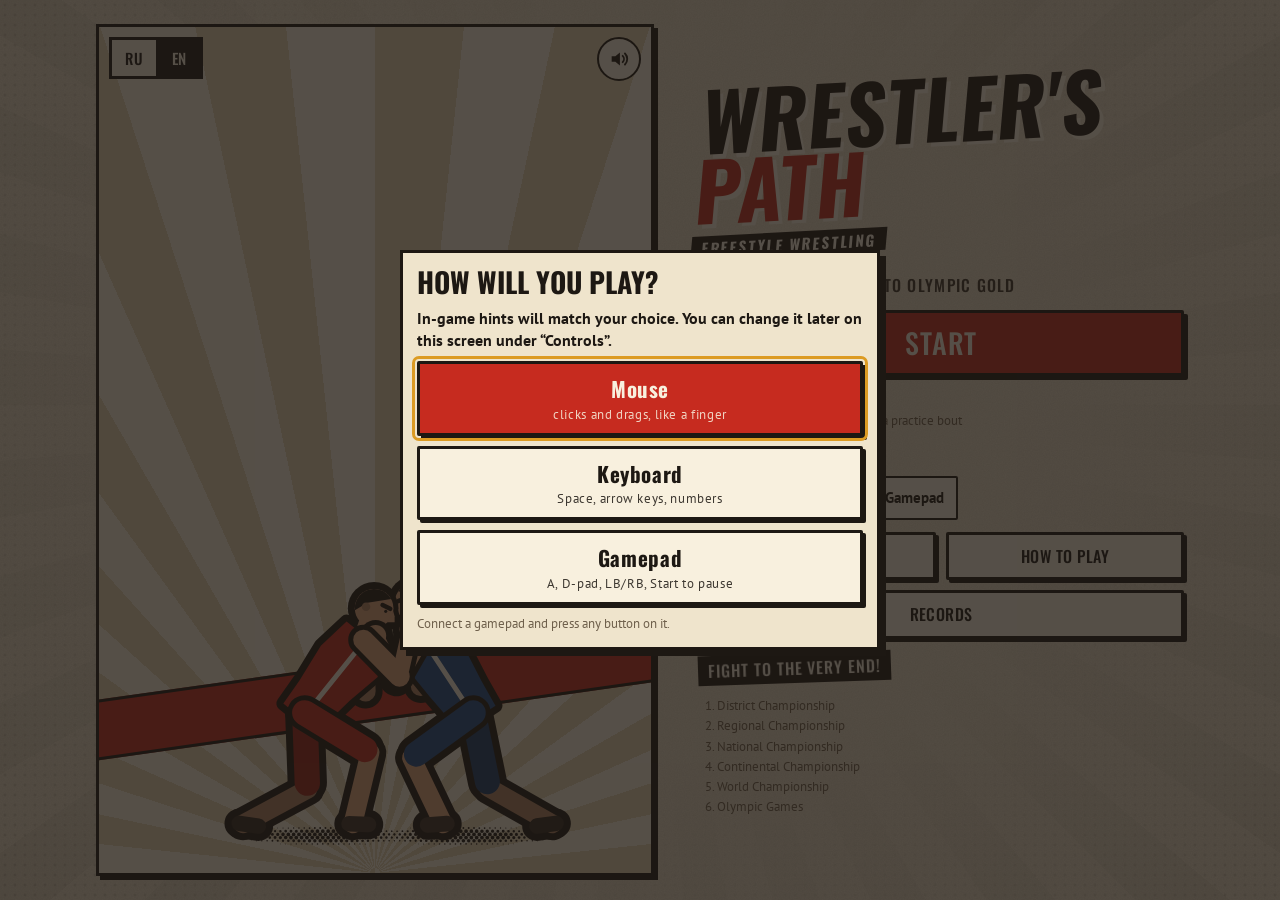
==== index.html @ 03cc11a2 "Update site: records through the platform layer Co-Authored-By: Claude Opus 5.5 <noreply@anthropic.c" ====
<!doctype html>
<html lang="ru">
  <head>
    <meta charset="UTF-8" />
    <meta name="viewport" content="width=device-width, initial-scale=1, maximum-scale=1, viewport-fit=cover" />
    <title>Путь борца</title>
    <script type="module" crossorigin src="./assets/index-DTm3IVHf.js"></script>
    <link rel="stylesheet" crossorigin href="./assets/index-C06oVJOi.css">
  </head>
  <body>
    <!-- Пока грузятся скрипты и SDK площадки — не пустой экран. -->
    <div id="app"><p class="boot" style="margin:40vh 0 0;text-align:center;font:700 22px/1.3 system-ui,sans-serif;color:#1d1813">Путь борца<br /><small style="font-weight:400;font-size:15px">Wrestler's Path</small></p></div>
  </body>
</html>
---- assets/index-C06oVJOi.css ----
:root{--lightningcss-light:initial;--lightningcss-dark: ;color-scheme:light;--paper:#efe4cc;--paper-2:#e4d4b2;--paper-3:#f8f0de;--ink:#1d1813;--ink-soft:#3b332a;--muted:#6f604c;--red:#c62b1f;--red-deep:#8f1d15;--blue:#1e4a86;--blue-deep:#13325e;--ochre:#dc9b23;--good:#2c7a4b;--warn:#b8700c;--bad:#c62b1f;--red-ink:#a8241a;--good-ink:#23663e;--warn-ink:#8a5300;--red-corner:#c62b1f;--blue-corner:#1e4a86;--font-display:"Oswald", "Arial Narrow", "Roboto Condensed", sans-serif;--font-body:"PT Sans", "Trebuchet MS", system-ui, sans-serif;--font-serif:"PT Serif", Georgia, "Times New Roman", serif;--border:3px solid var(--ink);--shadow:4px 4px 0 var(--ink);--shadow-sm:3px 3px 0 var(--ink);--grain:url("data:image/svg+xml,%3Csvg xmlns='http://www.w3.org/2000/svg' width='180' height='180'%3E%3Cfilter id='n'%3E%3CfeTurbulence type='fractalNoise' baseFrequency='0.85' numOctaves='3' stitchTiles='stitch'/%3E%3CfeColorMatrix values='0 0 0 0 0.11 0 0 0 0 0.09 0 0 0 0 0.07 0 0 0 0.13 0'/%3E%3C/filter%3E%3Crect width='100%25' height='100%25' filter='url(%23n)'/%3E%3C/svg%3E");--halftone:radial-gradient(var(--ink) .9px, transparent 1.5px);--fs-12:.75rem;--fs-13:.8125rem;--fs-15:.9375rem;--fs-16:1rem;--fs-17:1.0625rem;--fs-21:1.3125rem;--fs-28:1.75rem;--fs-44:2.75rem;--step--1:var(--fs-13);--step-0:var(--fs-16);--step-1:var(--fs-21);--step-2:var(--fs-28);--step-3:var(--fs-44);padding-top:env(safe-area-inset-top,0px);padding-bottom:env(safe-area-inset-bottom,0px)}*{box-sizing:border-box}[hidden]{display:none!important}html,body{overscroll-behavior:none;height:100%;overflow:hidden}body{background-color:var(--paper);background-image:var(--grain);color:var(--ink);font-family:var(--font-body);font-size:var(--step-0);-webkit-tap-highlight-color:transparent;touch-action:manipulation;-webkit-user-select:none;user-select:none;-webkit-touch-callout:none;margin:0;line-height:1.4}input,textarea{-webkit-user-select:text;user-select:text}#app{overscroll-behavior:contain;-webkit-overflow-scrolling:touch;flex-direction:column;height:100%;display:flex;overflow:hidden auto}.screen{flex-direction:column;flex:1 0 auto;gap:14px;width:100%;max-width:34rem;margin:0 auto;padding-block:14px 28px;padding-inline:16px;display:flex}h1,h2,h3{font-family:var(--font-display);text-transform:uppercase;text-wrap:balance;letter-spacing:.01em;margin:0;font-weight:700}p{margin:0}button{font:inherit;color:inherit}button:focus-visible,input:focus-visible{outline:3px solid var(--ochre);outline-offset:2px}.label{font-family:var(--font-display);font-size:var(--step--1);letter-spacing:.1em;text-transform:uppercase;color:var(--ink);text-wrap:balance}.muted,.hint{color:var(--muted);font-size:var(--step--1)}.panel{background:var(--paper-3);border:var(--border);box-shadow:var(--shadow);border-radius:2px;flex-direction:column;gap:10px;padding:14px;display:flex}.row{flex-wrap:wrap;gap:10px;display:flex}.btn{appearance:none;border:var(--border);background:var(--paper-3);box-shadow:var(--shadow-sm);min-height:54px;font-family:var(--font-display);font-size:var(--step-1);text-transform:uppercase;letter-spacing:.03em;cursor:pointer;border-radius:2px;padding:10px 18px;transition:transform 80ms,box-shadow 80ms}.btn-primary{background:var(--red);color:var(--paper-3)}.btn-danger{background:var(--ink);color:var(--paper-3)}.btn:active,.action:active:not(:disabled),.plan:active,.choice:active,.tech-card:active:not(:disabled),.move:active{box-shadow:0 0 0 var(--ink);transform:translate(3px,3px)}.link{appearance:none;color:var(--ink);text-decoration:underline;-webkit-text-decoration-color:var(--red);text-decoration-color:var(--red);text-underline-offset:3px;cursor:pointer;font-weight:700;font-size:inherit;background:0 0;border:0;padding:0 2px;text-decoration-thickness:2px}.icon-btn{appearance:none;border:2px solid var(--ink);background:var(--paper-3);cursor:pointer;border-radius:50%;flex:none;place-items:center;width:40px;height:40px;display:grid}.title-screen{gap:16px;position:relative;overflow:hidden}.poster-hero{border-bottom:var(--border);background:repeating-conic-gradient(from -90deg at 50% 100%, var(--paper-3) 0deg 6deg, var(--paper-2) 6deg 12deg);margin-inline:-16px;padding:18px 16px 22px;position:relative;overflow:hidden}.poster-hero:after{content:"";background:var(--red);border-block:var(--border);z-index:0;height:54px;position:absolute;inset:auto -20% 18%;transform:rotate(-8deg)}.hero-canvas{z-index:1;width:100%;height:210px;display:block;position:relative}.game-title{z-index:2;color:var(--ink);transform-origin:0;text-shadow:4px 4px 0 var(--paper-3);margin-top:-36px;font-size:clamp(3.2rem,17vw,5rem);line-height:.88;position:relative;transform:skew(-8deg)rotate(-3deg)}.game-title span{color:var(--red)}.title-sub{font-family:var(--font-display);text-transform:uppercase;letter-spacing:.08em;color:var(--ink-soft)}.slogan{font-family:var(--font-display);text-transform:uppercase;background:var(--ink);color:var(--paper-3);letter-spacing:.06em;align-self:flex-start;padding:4px 10px;transform:rotate(-2deg)}.continue-name{font-family:var(--font-display);text-transform:uppercase;font-size:var(--step-2);line-height:1.05}.new-career{gap:14px}.field{border:0;flex-direction:column;gap:8px;min-width:0;margin:0;padding:0;display:flex}.field-label{padding:0;font-weight:700}.field input:not([type]),.field input[type=text]{border:var(--border);min-height:50px;color:var(--ink);font:inherit;font-size:var(--fs-17);background:#fffaf0;border-radius:2px;padding:0 12px}.chips{flex-wrap:wrap;gap:8px;display:flex}.chip input{opacity:0;pointer-events:none;position:absolute}.chip span,.chip-btn{border:2px solid var(--ink);background:var(--paper-3);cursor:pointer;min-height:40px;font-size:var(--fs-15);border-radius:2px;align-items:center;padding:0 12px;font-weight:700;display:inline-flex}.chip input:checked+span,.chip-btn.on{background:var(--ink);color:var(--paper-3)}.chip input:focus-visible+span{outline:3px solid var(--ochre);outline-offset:2px}.look-editor{gap:12px;display:grid}.look-preview{border:var(--border);width:100%;height:clamp(220px,32dvh,260px);box-shadow:var(--shadow-sm);background:var(--paper-2);display:block}.look-rows{gap:10px;display:grid}.look-label{font-family:var(--font-display);font-size:var(--step--1);text-transform:uppercase;letter-spacing:.04em;color:var(--muted);margin-bottom:4px;display:block}.look-choices{flex-wrap:wrap;gap:6px;display:flex}.look-choices .chip-btn{min-height:34px;font-size:var(--fs-13);padding:0 9px}.swatch{border:3px solid var(--ink);background:var(--swatch);cursor:pointer;border-radius:50%;width:32px;height:32px}.swatch[aria-pressed=true]{box-shadow:0 0 0 3px var(--paper-3), 0 0 0 6px var(--red)}.swatch:focus-visible,.look-choices .chip-btn:focus-visible{outline:3px solid var(--ochre);outline-offset:3px}.mirror-btn{width:100%;margin-top:8px}.confirm{flex-direction:column;gap:10px;display:flex}.ladder-preview{color:var(--muted);font-size:var(--step--1);gap:2px;margin:0;padding:0 0 0 1.4em;display:grid}.topbar{justify-content:space-between;align-items:flex-end;gap:12px;display:flex}.who-name{font-family:var(--font-display);text-transform:uppercase;font-size:var(--step-2);overflow-wrap:anywhere;line-height:1}.who-title{font-size:var(--fs-12);color:var(--red-ink);text-wrap:balance;font-weight:700;line-height:1.2}.tricky-note{border:2px solid var(--red);background:var(--paper-3);color:var(--red-ink);font-size:var(--fs-13);align-items:flex-start;gap:6px;margin:0;padding:6px 8px;font-weight:700;line-height:1.25;display:flex}.tricky-note .ico,.tricky-note svg{flex:none;margin-top:1px}.new-title{text-align:center;font-family:var(--font-display);text-transform:uppercase;letter-spacing:.04em;color:var(--ink-soft);text-wrap:balance;margin:0}.new-title b{color:var(--red)}.clock{text-align:right;font-variant-numeric:tabular-nums;align-items:flex-end;gap:10px;display:flex}.clock-day{color:var(--muted);font-size:var(--step--1)}.clock-time{font-family:var(--font-display);font-size:var(--step-2);line-height:1}.event{border:var(--border);box-shadow:var(--shadow);background:var(--red);color:var(--paper-3);border-radius:2px;flex-direction:column;gap:6px;padding:14px;display:flex;position:relative;overflow:hidden}.event:before{content:"";background-image:var(--halftone);opacity:.25;pointer-events:none;background-size:7px 7px;width:46%;position:absolute;inset:0 0 0 auto;-webkit-mask-image:linear-gradient(90deg,#0000,#000);mask-image:linear-gradient(90deg,#0000,#000)}.event>*{z-index:1;position:relative}.event-today{background:var(--ink)}.event .label{color:var(--paper-3)}.event-head{justify-content:space-between;align-items:center;gap:10px;display:flex}.event-title{font-family:var(--font-display);text-transform:uppercase;font-size:var(--step-1);line-height:1.1}.event-sub{font-size:var(--step--1)}.event .link{color:var(--paper-3)}.event .btn{margin-top:6px}.event .btn-primary{background:var(--ochre);color:var(--ink)}.event .chip-btn{color:var(--ink)}.event .chip-btn.on{background:var(--paper-3);color:var(--ink);border-color:var(--paper-3)}.ladder{gap:4px;display:inline-flex}.ladder i{border:2px solid var(--paper-3);width:11px;height:11px;transform:rotate(45deg)}.ladder i.done{background:var(--ochre);border-color:var(--ochre)}.ladder i.now{background:var(--paper-3)}.meter-row{grid-template-columns:7.2rem 1fr 2.4rem;align-items:center;gap:10px;display:grid}.meter-label{font-size:var(--fs-15);font-weight:700}.meter-value{text-align:right;font-family:var(--font-display);font-variant-numeric:tabular-nums;font-size:var(--fs-17)}.bar{border:2px solid var(--ink);background:var(--paper-2);height:14px;display:block;overflow:hidden}.bar-fill{background:repeating-linear-gradient(-45deg, var(--ink) 0 5px, var(--ink-soft) 5px 9px);height:100%;transition:width .4s ease-out;display:block}.bar-energy .bar-fill{background:repeating-linear-gradient(-45deg, var(--ochre) 0 5px, #c4861a 5px 9px)}.bar-low .bar-fill,.bar-mine .bar-fill{background:repeating-linear-gradient(-45deg, var(--red) 0 5px, var(--red-deep) 5px 9px)}.bar-theirs .bar-fill{background:repeating-linear-gradient(-45deg, var(--blue) 0 5px, var(--blue-deep) 5px 9px)}.bar-gas{border-color:var(--ink);height:10px}.bar-gas .bar-fill{background:var(--paper-3)}.weight-row{flex-wrap:wrap;align-items:center;gap:8px;padding-block:4px;display:flex}.weight-row>div{margin-right:auto}.weight-value{font-family:var(--font-display);font-size:var(--step-2);font-variant-numeric:tabular-nums;line-height:1.05}.weight-value small{font-size:var(--step--1);color:var(--muted)}.tag{font-family:var(--font-display);font-size:var(--step--1);text-transform:uppercase;letter-spacing:.04em;border:2px solid;border-radius:2px;padding:3px 9px;display:inline-block;transform:rotate(-2deg)}.tag-good{color:var(--good-ink)}.tag-warn{color:var(--warn-ink)}.tag-bad{color:var(--red-ink)}.warning{color:var(--red-ink);font-size:var(--step--1);font-weight:700}.note{font-size:var(--step--1);border-left:4px solid var(--ink);padding-left:10px;font-weight:700}.confirm-box{background:var(--paper-3);color:var(--ink);border:var(--border);box-shadow:var(--shadow-sm);gap:10px;margin-top:10px;padding:12px;display:grid}.confirm-box p{font-size:var(--step-0);text-transform:none;letter-spacing:0}.confirm-actions{gap:8px;display:grid}.confirm-actions .btn{min-height:48px;font-size:var(--step-0)}.arsenal-row{grid-template-columns:7.2rem 1fr;align-items:start;gap:10px;display:grid}.arsenal-chips{flex-wrap:wrap;gap:6px;min-width:0;display:flex}.chip-mini{font-size:var(--fs-12);border:1.5px solid var(--ink);background:var(--paper);padding:2px 7px}.chip-mini b{color:var(--red-ink)}.chip-mini b.chip-def,.arsenal-legend .chip-def{color:var(--blue)}.arsenal-legend{font-size:var(--fs-12);text-transform:none;letter-spacing:0;font-weight:400;display:block}.arsenal-legend b{color:var(--red-ink)}.actions-wrap{flex-direction:column;gap:8px;display:flex}.actions{grid-template-columns:repeat(2,minmax(0,1fr));gap:12px;display:grid}.action{appearance:none;text-align:left;border:var(--border);background:var(--paper-3);min-height:92px;box-shadow:var(--shadow-sm);cursor:pointer;border-radius:2px;flex-direction:column;gap:3px;padding:10px 12px;transition:transform 80ms,box-shadow 80ms;display:flex}.action:disabled{cursor:default;box-shadow:none;background:var(--paper-2);color:var(--ink-soft);border-style:dashed}.action:disabled .fx{filter:grayscale()}.action-title{font-family:var(--font-display);text-transform:uppercase;font-size:var(--fs-17);line-height:1.1}.action-train .action-title:after{content:" · игра";font-family:var(--font-body);text-transform:none;font-size:var(--step--1);color:var(--red-ink)}:lang(en) .action-train .action-title:after{content:" · mini‑game"}:lang(en) .corner-coach:before{content:"C"}.action-cost{font-size:var(--step--1);color:var(--muted);font-variant-numeric:tabular-nums}.action-effect{font-size:var(--step--1);color:var(--red-ink);font-weight:700}.action-sleep{background:var(--ink);min-height:62px;color:var(--paper-3);grid-column:1/-1}.action-sleep .action-cost{color:var(--paper-2)}.log{font-size:var(--step--1);color:var(--muted);flex-direction:column;gap:4px;display:flex}.log .log-new{color:var(--ink)}.hub-foot{justify-content:space-between;align-items:center;gap:12px;margin-top:auto;display:flex}.flash{border:var(--border);border-left:10px solid var(--red);background:var(--paper-3);padding:10px 12px;font-weight:700}.day-event{padding-top:0;overflow:hidden}.day-event>.label{background:var(--red);color:var(--paper-3);margin-inline:-14px;padding:6px 14px}.day-event-title{font-size:var(--step-1);line-height:1.1}.choices{gap:10px;display:grid}.choice{appearance:none;text-align:left;border:var(--border);background:var(--paper);box-shadow:var(--shadow-sm);cursor:pointer;border-radius:2px;flex-direction:column;gap:2px;min-height:56px;padding:10px 12px;transition:transform 80ms,box-shadow 80ms;display:flex}.choice-label{text-wrap:balance;font-weight:700}.choice-effect{font-size:var(--step--1);color:var(--red-ink)}.choice:disabled{cursor:default;opacity:.55;box-shadow:none}.choice:disabled .choice-effect{color:var(--muted)}.day-event-later{font-size:var(--step--1);justify-content:space-between;align-items:baseline;gap:12px;margin-top:10px;display:flex}.day-event-later .link{flex:none}.day-event.day-event-mini{justify-content:space-between;align-items:center;gap:12px;padding:8px 14px;display:flex}.day-event-mini .label{background:var(--red);color:var(--paper-3);margin:0 6px 0 0;padding:2px 6px;display:inline}.plans{flex-direction:column;gap:8px;display:flex}.plan-grid{grid-template-columns:repeat(3,minmax(0,1fr));gap:10px;display:grid}.plan{appearance:none;border:var(--border);background:var(--paper-3);box-shadow:var(--shadow-sm);text-align:left;cursor:pointer;border-radius:2px;flex-direction:column;gap:4px;min-height:96px;padding:10px;transition:transform 80ms,box-shadow 80ms;display:flex}.plan-suggested{background:var(--ochre)}.plan-title{font-family:var(--font-display);text-transform:uppercase;font-size:var(--fs-16);line-height:1.05}.plan-hint{font-size:var(--fs-12);color:var(--ink-soft);line-height:1.25}.plan-tag{font-family:var(--font-display);font-size:var(--fs-12);text-transform:uppercase;letter-spacing:.05em;background:var(--ink);color:var(--paper-3);align-self:flex-start;margin-top:auto;padding:1px 6px}.plan-wrap{display:flex;position:relative}.plan-wrap .plan{flex:1;padding-right:30px}.plan-custom{background:#e8eef7}.plan-pencil{appearance:none;border:2px solid var(--ink);background:var(--paper-3);width:28px;height:28px;font-size:var(--fs-15);cursor:pointer;border-radius:2px;line-height:1;position:absolute;top:6px;right:6px}.plan-add{box-shadow:none;background:0 0;border-style:dashed;justify-content:center}.plan-add .plan-title{color:var(--red-ink)}.plan-steps{gap:6px;margin:0;padding:0;list-style:none;display:grid}.plan-step{border:2px solid var(--ink);background:var(--paper-3);grid-template-columns:auto 1fr auto;align-items:center;gap:8px;padding:6px 8px;display:grid}.plan-step-bad{border-color:var(--bad);background:#f6dcd6}.step-time{font-family:var(--font-display);font-size:var(--fs-13);color:var(--muted);min-width:2.6em}.step-main{flex-direction:column;gap:2px;min-width:0;display:flex}.step-main .fx{font-size:var(--fs-12)}.step-problem{font-size:var(--fs-12);color:var(--red-ink);font-weight:700}.step-btn{appearance:none;border:2px solid var(--ink);background:var(--paper);width:30px;height:30px;font-size:var(--fs-12);cursor:pointer;border-radius:2px}.step-btn:disabled{opacity:.35;cursor:default}.step-del{color:var(--red-ink);font-weight:700}.plan-empty{border:2px dashed var(--muted);color:var(--muted);text-align:center;font-size:var(--step--1);padding:10px}.plan-outline{font-size:var(--step--1);color:var(--ink-soft)}.plan-outline:empty{display:none}.plan-palette{grid-template-columns:repeat(2,minmax(0,1fr));gap:8px;display:grid}.palette-btn{appearance:none;text-align:left;border:var(--border);background:var(--paper-3);box-shadow:var(--shadow-sm);cursor:pointer;font:inherit;border-radius:2px;flex-direction:column;gap:2px;padding:8px 10px;transition:transform 80ms,box-shadow 80ms;display:flex}.palette-btn b{font-family:var(--font-display);text-transform:uppercase;font-weight:500}.palette-btn span{font-size:var(--fs-12);color:var(--muted)}.palette-btn:active:not(:disabled){box-shadow:0 0 0 var(--ink);transform:translate(3px,3px)}.palette-btn:disabled{opacity:.45;box-shadow:none;cursor:default}.day-skipped{color:var(--red-ink);font-size:var(--step--1);margin:0;padding-left:18px}.training{gap:12px}.rules{font-size:var(--fs-17)}.back-link{align-self:center;padding:8px}.mg-progress{font-family:var(--font-display);text-transform:uppercase;letter-spacing:.04em;color:var(--red-ink)}.mg-stage{flex-direction:column;gap:10px;min-height:300px;display:flex}.mg-pause{border:var(--border);background-color:var(--paper-2);background-image:var(--halftone);min-height:260px;font-family:var(--font-display);text-transform:uppercase;font-size:var(--step-1);text-align:center;background-size:8px 8px;flex:1;place-items:center;padding:12px;display:grid}.mg-feedback{text-align:center;min-height:1.5em;font-family:var(--font-display);text-transform:uppercase;font-size:var(--fs-17)}.mg-feedback.good{color:var(--good-ink)}.mg-feedback.ok{color:var(--warn-ink)}.mg-feedback.bad{color:var(--red-ink)}.multiplier{font-family:var(--font-display);font-size:var(--step-3);color:var(--paper-3);background:var(--red);border:var(--border);box-shadow:var(--shadow);align-self:flex-start;padding:4px 14px;line-height:1;transform:rotate(-3deg)}.gains{border:var(--border);background:var(--paper-3);box-shadow:var(--shadow-sm);margin:0;padding:0;list-style:none;display:grid}.gains li{font-variant-numeric:tabular-nums;justify-content:space-between;gap:12px;padding:10px 12px;display:flex}.gains li b{white-space:nowrap}.gains li>span{text-wrap:balance}.gains li+li{border-top:1.5px dashed var(--ink)}.tech-grid,.tech-list{grid-template-columns:repeat(2,minmax(0,1fr));gap:10px;display:grid}.tech-card{appearance:none;text-align:left;border:var(--border);background:var(--paper-3);box-shadow:var(--shadow-sm);cursor:pointer;border-radius:2px;flex-direction:column;gap:4px;min-height:86px;padding:10px;transition:transform 80ms,box-shadow 80ms;display:flex}.tech-card:disabled{cursor:default}.tech-grid .tech-card:disabled{opacity:.6}.tech-top{justify-content:space-between;align-items:baseline;gap:6px;display:flex}.tech-title{font-family:var(--font-display);text-transform:uppercase;font-size:var(--fs-15);line-height:1.1}.tech-points{font-family:var(--font-display);font-size:var(--step--1);color:var(--paper-3);background:var(--red);white-space:nowrap;padding:0 5px}.tech-mech,.tech-note{font-size:var(--fs-12);color:var(--muted)}.tech-mastery{border:1.5px solid var(--ink);background:var(--paper-2);height:8px;margin-top:auto;overflow:hidden}.tech-mastery span{background:repeating-linear-gradient(-45deg, var(--red) 0 4px, var(--red-deep) 4px 7px);height:100%;display:block}.tech-new{background:#fff6dc}.tech-new .tech-note{color:var(--good-ink);font-weight:700}.tech-locked{opacity:.5;box-shadow:none}.tech-list .tech-card{cursor:default;min-height:0}.tech-list .tech-locked{opacity:1;box-shadow:var(--shadow-sm)}.tech-modes{gap:6px;margin-top:2px;display:grid}.tech-mode{appearance:none;font:inherit;color:inherit;text-align:left;border:2px solid var(--ink);background:var(--paper);box-shadow:2px 2px 0 var(--ink);cursor:pointer;border-radius:2px;flex-direction:column;gap:3px;min-height:44px;padding:6px 8px;transition:transform 80ms,box-shadow 80ms;display:flex}.tech-mode:active:not(:disabled){box-shadow:0 0 0 var(--ink);transform:translate(2px,2px)}.tech-mode:disabled{cursor:default;opacity:.55;box-shadow:none}.tech-mode-name{font-weight:700;font-size:var(--fs-12);text-wrap:balance;line-height:1.15}.tech-mech{text-wrap:balance}.tech-mode .tech-mastery{margin-top:2px}.tech-mode[data-mode=defense] .tech-mastery span{background:repeating-linear-gradient(-45deg, var(--blue) 0 4px, var(--blue-deep) 4px 7px)}.tech-rust{color:var(--red-ink);font-style:normal;font-weight:700}.tap-pad{appearance:none;border:var(--border);background:var(--red);min-height:120px;color:var(--paper-3);font-family:var(--font-display);text-transform:uppercase;letter-spacing:.03em;cursor:pointer;-webkit-user-select:none;user-select:none;-webkit-touch-callout:none;touch-action:none;box-shadow:var(--shadow);border-radius:2px;font-size:2.1rem;transition:transform 60ms,box-shadow 60ms}.tap-pad:active{box-shadow:1px 1px 0 var(--ink);transform:translate(3px,3px)}.tap-pad-wait,.tap-pad-wait:active{background:var(--paper-2);color:var(--ink-soft);box-shadow:none;cursor:default;transform:none}.tap-pad-timing{background:var(--paper-3);color:var(--red-ink);flex-direction:column;justify-content:center;align-items:center;gap:4px;display:flex}.tap-pad small{font-family:var(--font-body);font-size:var(--step--1);text-transform:none;letter-spacing:0;color:var(--muted)}.handoff{border:var(--border);min-height:172px;box-shadow:var(--shadow);text-align:center;color:var(--paper-3);background-size:8px 8px;flex-direction:column;justify-content:center;align-items:center;gap:6px;padding:12px;display:flex}.handoff-mine{background-color:var(--red)}.handoff-theirs{background-color:var(--blue)}.handoff-title{font-family:var(--font-display);font-size:var(--step-2);text-transform:uppercase;text-wrap:balance;transform:skew(-8deg)}.handoff-sub{opacity:.9;text-wrap:balance;font-weight:700}.position{border:var(--border);min-height:172px;box-shadow:var(--shadow);background:var(--paper-3);flex-direction:column;justify-content:center;gap:12px;padding:14px 12px;display:flex}.position-head{font-family:var(--font-display);text-transform:uppercase;justify-content:space-between;align-items:baseline;gap:12px;display:flex}.position-head b{min-width:0;font-size:var(--step-1);white-space:nowrap;text-overflow:ellipsis;font-weight:500;overflow:hidden}.position-head b:first-child{color:var(--red-ink);flex-shrink:0}.position-head b:last-child{color:var(--blue)}.position-track{border:var(--border);background:var(--blue);height:26px;position:relative}.position-me{background:var(--red);border-right:3px solid var(--ink);position:absolute;inset:0 auto 0 0}.position-track i{background:var(--ink);width:6px;box-shadow:0 0 0 2px var(--paper-3);margin-left:-3px;position:absolute;top:-10px;bottom:-10px}.position-why{text-align:center;text-wrap:balance;margin:0;font-weight:700}.mech-hint{color:var(--muted);font-size:var(--step--1);text-align:center}.tug{border:var(--border);background:var(--blue);height:26px;position:relative;overflow:hidden}.tug-fill{background:repeating-linear-gradient(-45deg, var(--red) 0 8px, var(--red-deep) 8px 13px);width:50%;position:absolute;inset:0 auto 0 0}.tug-mid{background:var(--ink);width:4px;margin-left:-2px;position:absolute;top:0;bottom:0;left:50%}.tug-labels{font-family:var(--font-display);text-transform:uppercase;font-size:var(--step--1);justify-content:space-between;margin-top:-6px;display:flex}.tug-labels span:first-child{color:var(--red-ink)}.tug-labels span:last-child{color:var(--blue)}.timing{border:var(--border);background:var(--paper-2);height:44px;position:relative;overflow:hidden}.timing-zone{background:var(--ochre);justify-content:center;display:flex;position:absolute;top:0;bottom:0}.timing-perfect{background:var(--paper-3);width:30%;height:100%}.timing-marker{background:var(--red);border-inline:2px solid var(--ink);width:7px;margin-left:-3.5px;position:absolute;top:-2px;bottom:-2px;left:0}.react-target{appearance:none;aspect-ratio:1;border:4px solid var(--ink);background-color:var(--paper-2);background-image:var(--halftone);width:min(100%,220px);color:var(--ink-soft);font-family:var(--font-display);font-size:var(--fs-28);text-transform:uppercase;cursor:pointer;touch-action:none;-webkit-user-select:none;user-select:none;box-shadow:var(--shadow);background-size:8px 8px;border-radius:50%;align-self:center}.react-target.lit{background:var(--red);color:var(--paper-3);box-shadow:0 0 0 10px var(--ochre), var(--shadow)}.pair{grid-template-columns:1fr 1fr;gap:12px;display:grid}.pair .pair-target{width:100%;font-size:var(--fs-17)}.pair-target.held{filter:brightness(.9);transform:scale(.95)}.beats{grid-template-columns:repeat(auto-fit,minmax(38px,1fr));gap:6px;display:grid}.beat{isolation:isolate;height:50px;font-size:var(--fs-13);border:var(--border);background:var(--paper-3);font-family:var(--font-display);text-transform:uppercase;place-items:center;transition:transform 80ms;display:grid;position:relative}.beat:before{content:"";z-index:-1;height:calc(var(--fill,0) * 100%);background:#c62b1f3d;position:absolute;inset:auto 0 0}.beat.on:before,.beat.hit:before{display:none}.beat-target{border-color:var(--red);color:var(--red-ink)}.beat.on{background:var(--ink);color:var(--paper-3);transform:scale(1.08)}.bridge{aspect-ratio:1;border:var(--border);background:var(--paper-2);touch-action:none;-webkit-user-select:none;user-select:none;border-radius:50%;width:min(100%,260px);margin:0 auto;position:relative}.bridge-ring{width:var(--ring);aspect-ratio:1;border:3px dashed var(--ink);pointer-events:none;background:#dc9b2340;border-radius:50%;position:absolute;top:50%;left:50%;transform:translate(-50%,-50%)}.bridge.in .bridge-ring{background:#2c7a4b4d}.bridge-ball{border:var(--border);background:var(--red);pointer-events:none;border-radius:50%;width:34px;height:34px;position:absolute;top:50%;left:50%;transform:translate(-50%,-50%)}.seq-time{border:2px solid var(--ink);background:var(--paper-2);height:10px;overflow:hidden}.seq-time span{background:var(--red);width:100%;height:100%;display:block}.seq{border:var(--border);background-color:var(--paper-2);background-image:var(--halftone);touch-action:none;background-size:10px 10px;height:230px;position:relative}.seq-dot{border:var(--border);background:var(--paper-3);width:64px;height:64px;color:var(--ink);font-family:var(--font-display);font-size:var(--fs-28);cursor:pointer;box-shadow:var(--shadow-sm);border-radius:50%;position:absolute}.seq-dot.done{background:var(--red);color:var(--paper-3);box-shadow:none}.dodge{grid-template-columns:repeat(3,minmax(0,1fr));gap:8px;height:190px;display:grid}.dodge-lane{border:var(--border);background-color:var(--paper-2);background-image:var(--halftone);cursor:pointer;touch-action:none;background-size:10px 10px;position:relative;overflow:hidden}.dodge-foot{width:52px;height:52px;color:var(--ink);opacity:0;margin-left:-26px;transition:opacity 80ms;position:absolute;bottom:14px;left:50%}.dodge-foot svg{width:100%;height:100%}.dodge-lane.foot .dodge-foot{opacity:1}.dodge-sweep{background:var(--red);border:2px solid var(--ink);opacity:0;height:18px;transform:translateY(calc(var(--p,0) * (var(--lane-h,190px) - 14px - 52px - 9px)));position:absolute;top:0;left:8%;right:8%}.dodge-lane.threat{background-color:#f3d2c8}.dodge-lane.threat .dodge-sweep,.dodge-lane.hit .dodge-sweep{opacity:1}.dodge-lane.hit{background-color:#f3d2c8}.dodge-lane.hit .dodge-foot{color:var(--red)}.rock{border:var(--border);background-color:var(--paper-2);background-image:var(--halftone);touch-action:none;cursor:ew-resize;background-size:10px 10px;place-items:center;height:190px;display:grid;position:relative}.rock-body{border:var(--border);background:var(--blue,#2a5aa0);transform-origin:50% 100%;border-radius:28px 28px 10px 10px;width:56px;height:110px;transition:transform .12s ease-out}.rock-body.left{transform:rotate(-22deg)}.rock-body.right{transform:rotate(22deg)}.rock-arrows{font-size:var(--fs-21);color:var(--ink-soft);letter-spacing:.4em;position:absolute;bottom:8px}.brace-dot{border:var(--border);background:radial-gradient(circle, var(--paper-3) 54%, transparent 56%), conic-gradient(var(--red) calc(var(--p,0) * 360deg), var(--paper-2) 0);width:72px;height:72px;color:var(--ink);font-family:var(--font-display);text-transform:uppercase;font-size:var(--fs-13);box-shadow:var(--shadow-sm);cursor:pointer;touch-action:none;border-radius:50%;position:absolute}.brace-dot.held{box-shadow:none;transform:scale(.94)}.pace{flex-direction:column;gap:10px;display:flex}.pace-track{border:var(--border);background:var(--paper-2);height:46px;position:relative;overflow:hidden}.pace-band{background:var(--ochre);position:absolute;top:0;bottom:0}.pace-needle{background:var(--red);border-inline:2px solid var(--ink);width:7px;margin-left:-3.5px;position:absolute;top:-2px;bottom:-2px}.pace-info{color:var(--muted);font-variant-numeric:tabular-nums;justify-content:space-between;display:flex}.pace-info b{color:var(--ink)}.pace .tap-pad{min-height:170px}.lift{grid-template-columns:64px 1fr;align-items:stretch;gap:14px;display:grid}.lift-tube{border:var(--border);background:var(--paper-2);height:280px;position:relative;overflow:hidden}.lift-zone{background:var(--ochre);align-items:center;display:flex;position:absolute;left:0;right:0}.lift-perfect{background:var(--paper-3);width:100%;height:35%}.lift-fill{background:repeating-linear-gradient(-45deg, var(--red) 0 6px, var(--red-deep) 6px 10px);border:2px solid var(--ink);border-bottom:0;height:0;position:absolute;bottom:0;left:12px;right:12px}.lift-pad{min-height:280px;font-size:var(--fs-21)}.steps{grid-template-columns:1fr 1fr;gap:10px;display:grid}.step-pad{min-height:150px;font-size:var(--fs-28);background:var(--paper-3);color:var(--muted)}.step-pad.next{background:var(--red);color:var(--paper-3)}.step-pad:disabled{cursor:default}.whack{grid-template-columns:repeat(3,1fr);gap:8px;display:grid}.whack-cell{aspect-ratio:1;border:var(--border);background-color:var(--paper-2);background-image:var(--halftone);cursor:pointer;touch-action:none;-webkit-user-select:none;user-select:none;background-size:10px 10px;width:100%;max-height:120px;position:relative}.whack-hand{border:3px solid var(--ink);background:var(--blue);color:var(--paper-3);pointer-events:none;border-radius:50%;place-items:center;transition:transform 90ms ease-out;display:grid;position:absolute;inset:12%;transform:scale(0)}.whack-hand svg{width:62%;height:62%}.whack-cell.on .whack-hand{transform:scale(1)}.whack-cell.hit .whack-hand{animation:.22s ease-in forwards whack-off}.whack-cell.locked{filter:grayscale(.6)brightness(.9)}@keyframes whack-off{0%{opacity:1;transform:scale(1)}to{opacity:0;transform:translate(40%,-60%)rotate(35deg)scale(.4)}}.track{touch-action:none;-webkit-user-select:none;user-select:none;gap:8px;display:grid}.track-bar .pace-band{transition:box-shadow 80ms}.track-bar.in .pace-band{box-shadow:inset 0 0 0 4px var(--ink)}.track-pad{border:var(--border);background:var(--paper-3);min-height:130px;box-shadow:var(--shadow);cursor:ew-resize;text-align:center;align-content:center;place-items:center;gap:4px;display:grid}.track-pad b{font-family:var(--font-display);font-weight:500;font-size:var(--fs-28);text-transform:uppercase;color:var(--red-ink)}.track-pad small{color:var(--muted)}.arrows{grid-template-columns:repeat(3,minmax(0,1fr));grid-template-areas:".up.""left sign right"".down.";gap:8px;width:min(100%,320px);margin:0 auto;display:grid}.arrow-up{grid-area:up}.arrow-left{grid-area:left}.arrow-right{grid-area:right}.arrow-down{grid-area:down}.arrow-btn{aspect-ratio:1;border:var(--border);background:var(--paper-3);color:var(--ink);box-shadow:var(--shadow-sm);cursor:pointer;touch-action:none;-webkit-user-select:none;user-select:none;place-items:center;display:grid}.arrow-btn:active{box-shadow:1px 1px 0 var(--ink);transform:translate(2px,2px)}.arrow-btn span,.arrow-sign [data-arrow]{place-items:center;width:58%;height:58%;display:grid}.arrow-btn svg,.arrow-sign svg{width:100%;height:100%}.arrow-sign{aspect-ratio:1;border:var(--border);background:var(--red);color:var(--paper-3);touch-action:none;-webkit-user-select:none;user-select:none;grid-area:sign;place-items:center;display:grid;position:relative}.arrow-sign [data-arrow]{width:70%;height:70%;transition:transform 90ms}.arrow-sign:not([data-dir]) [data-arrow]{opacity:.25}.arrow-sign b{font-family:var(--font-display);font-weight:500;font-size:var(--fs-13);text-transform:uppercase;position:absolute}.arrow-sign.ok{animation:.18s sign-ok}.arrow-sign.locked{filter:grayscale(.7)brightness(.85)}.swipe-field{aspect-ratio:1;border:var(--border);background:var(--red);width:min(100%,240px);color:var(--paper-3);touch-action:none;-webkit-user-select:none;user-select:none;cursor:grab;place-items:center;margin:0 auto;display:grid;position:relative}.swipe-field [data-arrow]{pointer-events:none;place-items:center;width:62%;height:62%;transition:transform 90ms;display:grid}.swipe-field svg{width:100%;height:100%}.swipe-field:not([data-dir]) [data-arrow]{opacity:.25}.swipe-field b{font-family:var(--font-display);font-weight:500;font-size:var(--fs-13);text-transform:uppercase;pointer-events:none;position:absolute;bottom:8px}.swipe-field.ok{animation:.18s sign-ok}.swipe-field.locked{filter:grayscale(.7)brightness(.85)}.bout .swipe-field{width:min(100%,30dvh,240px)}@keyframes sign-ok{0%{background:var(--good)}to{background:var(--red)}}.quality{min-height:120px;font-family:var(--font-display);font-size:var(--step-2);text-transform:uppercase;text-align:center;text-wrap:balance;place-items:center;display:grid;transform:rotate(-3deg)}.quality-perfect{color:var(--ochre);text-shadow:3px 3px 0 var(--ink)}.quality-hit{color:var(--good-ink)}.quality-miss{color:var(--red-ink)}.bout{gap:10px}.bout-round{text-align:center}.scoreboard{border:var(--border);box-shadow:var(--shadow);grid-template-columns:minmax(0,1fr) auto minmax(0,1fr);align-items:stretch;display:grid}.sb-side{min-width:0;color:var(--paper-3);flex-direction:column;gap:4px;padding:8px 10px;display:flex}.sb-red{background:var(--red)}.sb-blue{background:var(--blue);text-align:right}.sb-name{font-family:var(--font-display);text-transform:uppercase;font-size:var(--step--1);letter-spacing:.03em;white-space:nowrap;text-overflow:ellipsis;overflow:hidden}.sb-score{font-family:var(--font-display);font-variant-numeric:tabular-nums;font-size:2.8rem;line-height:1}.sb-mid{background:var(--ink);color:var(--paper-3);border-inline:var(--border);flex-direction:column;justify-content:center;align-items:center;padding-inline:8px;display:flex}.sb-period{font-size:var(--fs-12);text-transform:uppercase;letter-spacing:.08em;opacity:.8}.sb-clock{font-family:var(--font-display);font-size:var(--step-2);color:var(--ochre);font-variant-numeric:tabular-nums;line-height:1.1}.sb-position{font-size:var(--fs-12);text-align:center;opacity:.85;text-wrap:balance;line-height:1.2}.arena-wrap{position:relative}.arena{border:var(--border);width:100%;height:clamp(200px,36vh,310px);box-shadow:var(--shadow);background:var(--paper-2);display:block}.prompt{text-align:center;min-height:2.8em;font-weight:700;font-size:var(--fs-17);text-wrap:balance}.control{flex-direction:column;gap:10px;min-height:172px;display:flex}.moves{gap:8px;display:grid}.screen-title{font-size:min(var(--step-3), 12vw);overflow-wrap:break-word;-webkit-hyphens:auto;hyphens:auto;line-height:1.05;transform:skew(-6deg)}.weighin,.summary{text-align:center;justify-content:center;align-items:center;gap:18px}.weighin .btn,.summary .btn{align-self:stretch}.scale{background:var(--paper-3);border:var(--border);width:min(100%,18rem);box-shadow:var(--shadow);padding:18px}.scale-display{font-family:var(--font-display);font-variant-numeric:tabular-nums;background:var(--ink);color:var(--ochre);padding:8px 12px;font-size:3.4rem;line-height:1}.scale-limit{color:var(--muted);margin-top:8px;font-weight:700}.verdict{text-wrap:balance;font-weight:700}.verdict.good{color:var(--good-ink)}.verdict.bad{color:var(--red-ink)}.rounds{grid-template-columns:repeat(var(--rounds,3), minmax(0, 1fr));gap:8px;margin:0;padding:0;list-style:none;display:grid}.rounds[style*="--rounds: 4"],.rounds[style*="--rounds: 5"]{gap:4px}.rounds[style*="--rounds: 4"] li,.rounds[style*="--rounds: 5"] li{font-size:var(--fs-12);padding:6px 4px}.rounds li{border:var(--border);background:var(--paper-3);font-size:var(--step--1);color:var(--muted);flex-direction:column;padding:8px;display:flex}.rounds li span:first-child{font-family:var(--font-display);text-transform:uppercase;color:var(--ink)}.rounds li.now{background:var(--ochre);color:var(--ink)}.rounds li.won{background:var(--ink);color:var(--paper-2)}.rounds li.won span:first-child{color:var(--paper-3)}.versus-head{grid-template-columns:minmax(0,1fr) auto minmax(0,1fr);align-items:start;gap:8px;display:grid}.corner{border-top:8px solid;flex-direction:column;gap:2px;min-width:0;padding-top:6px;display:flex}.corner .label{color:var(--muted)}.corner b{font-family:var(--font-display);text-transform:uppercase;font-size:var(--step-1);overflow-wrap:anywhere;line-height:1.05}.corner-red{border-color:var(--red)}.corner-blue{border-color:var(--blue);text-align:right}.versus-vs{font-family:var(--font-display);font-size:var(--fs-21);color:var(--paper-3);background:var(--ink);margin-top:16px;padding:2px 8px;transform:rotate(-6deg)}.compare-row{grid-template-columns:2rem 1fr 2rem;grid-template-areas:"mine bars theirs""label label label";align-items:center;column-gap:8px;display:grid}.compare-num{font-family:var(--font-display);font-variant-numeric:tabular-nums}.compare-num.mine{color:var(--red-ink);grid-area:mine}.compare-num.theirs{text-align:right;color:var(--blue);grid-area:theirs}.compare-bars{grid-area:bars;gap:3px;display:grid}.compare-bars .bar{height:10px}.compare-label{text-align:center;font-size:var(--step--1);color:var(--muted);grid-area:label}.notes{font-size:var(--step--1);color:var(--warn-ink);margin:0;padding-left:1.2em;font-weight:700}.signature{font-size:var(--step--1);color:var(--ink-soft);border-top:1.5px dashed var(--ink);padding-top:8px}.signature b{color:var(--red-ink)}.medal{width:132px;height:132px;font-family:var(--font-display);color:var(--ink);border:var(--border);box-shadow:var(--shadow);border-radius:50%;place-items:center;font-size:3.4rem;display:grid}.medal-gold{background:radial-gradient(circle at 35% 30%, #ffe9a8, var(--ochre) 60%, #a86f0e)}.medal-silver{background:radial-gradient(circle at 35% 30%,#fff,#c7c3ba 60%,#8b867c)}.medal-bronze{background:radial-gradient(circle at 35% 30%,#ffd2a8,#c47a3c 60%,#84501f)}.medal-none{background:var(--paper-2);color:var(--ink-soft)}.summary-text{max-width:28rem;font-size:var(--step-1);text-wrap:balance}.summary-champion .screen-title{color:var(--red-ink)}.day-steps{flex-wrap:wrap;gap:6px;margin:0;padding:0;list-style:none;display:flex}.day-steps li{border:2px solid var(--ink);background:var(--paper-3);font-size:var(--step--1);padding:3px 9px;font-weight:700}.intro-overlay{z-index:50;padding:max(12px, env(safe-area-inset-top)) 12px max(12px, env(safe-area-inset-bottom));background:#1d1813bd;place-items:center;display:grid;position:fixed;inset:0;overflow-y:auto}.intro{background:var(--paper);border:var(--border);width:min(100%,30rem);box-shadow:6px 6px 0 var(--ink);gap:10px;padding:14px;display:grid}.intro-head{gap:2px;display:grid}.intro-head b{font-family:var(--font-display);font-size:var(--step-2);text-transform:uppercase;line-height:1.05}.intro-rule{text-wrap:pretty;font-weight:700}.intro-demo{background:var(--paper-3);border:2px dashed var(--ink);padding:34px 10px 10px;position:relative;overflow:hidden}.intro-stage{pointer-events:none}.intro-stage .mech-hint{display:none}.intro-badge{background:var(--ink);color:var(--paper-3);font-family:var(--font-display);font-size:var(--fs-13);letter-spacing:.06em;text-transform:uppercase;padding:2px 8px;position:absolute;top:6px;left:8px}.ghost-finger{z-index:3;border:3px solid var(--ink);pointer-events:none;background:#dc9b2399;border-radius:50%;width:36px;height:36px;margin:-18px 0 0 -18px;transition:transform 90ms linear;position:absolute;top:0;left:0;box-shadow:0 0 0 4px #f8f0deb3}.ghost-finger.held{background:#c62b1fa6}.ghost-finger.tap{animation:.24s ease-out ghost-tap}@keyframes ghost-tap{0%{scale:1.45}to{scale:1}}.duel-gentle{font-size:var(--step--1);color:var(--blue);margin:0;font-weight:700}@media (prefers-reduced-motion:reduce){*,:before,:after{transition:none!important;animation:none!important}}.coach{grid-template-columns:56px 1fr;align-items:center;gap:10px;display:grid}.coach-face{width:56px;height:56px}.coach-say{background:var(--paper-3);border:var(--border);box-shadow:var(--shadow-sm);text-wrap:balance;padding:8px 12px;font-weight:700;line-height:1.3;position:relative}.coach-say:before{content:"";border:8px solid #0000;border-right:10px solid var(--ink);border-left:0;margin-top:-8px;position:absolute;top:50%;left:-12px}.coach-name{font-family:var(--font-display);text-transform:uppercase;font-size:var(--fs-12);letter-spacing:.08em;color:var(--red-ink);display:block}.bout-top{justify-content:space-between;align-items:center;gap:10px;display:flex}.tv{pointer-events:none;position:absolute;inset:0;overflow:hidden}.tv-item{font-family:var(--font-display);text-transform:uppercase;border:var(--border);color:var(--paper-3);white-space:nowrap;position:absolute}.tv-lower{flex-direction:column;padding:4px 12px 5px;line-height:1.1;animation:.36s cubic-bezier(.2,.9,.3,1.2) both tv-in;display:flex;bottom:12px}.tv-lower b{font-size:var(--fs-17)}.tv-lower span{font-family:var(--font-body);text-transform:none;font-size:var(--fs-12)}.tv-lower-red{background:var(--red);left:-3px;transform:skew(-8deg)}.tv-lower-blue{background:var(--blue);text-align:right;animation-name:tv-in-right;right:-3px;transform:skew(-8deg)}.tv-banner{font-size:var(--fs-16);box-shadow:var(--shadow-sm);padding:4px 12px;animation:.28s cubic-bezier(.2,.9,.3,1.4) both tv-stamp;top:10px;left:10px;transform:rotate(-3deg)}.tv-banner b{color:var(--ochre);font-size:var(--fs-21)}.tv-banner-red b{color:var(--paper-3)}.tv-banner-red{background:var(--red)}.tv-banner-blue{background:var(--blue);left:auto;right:10px;transform:rotate(3deg)}.tv-final{font-size:var(--fs-21);animation-name:tv-final;top:12px;transform:translate(-50%)rotate(-3deg);left:50%!important;right:auto!important}.tv-replay{background:var(--ink);font-size:var(--fs-15);letter-spacing:.1em;align-items:center;gap:6px;padding:2px 10px;display:flex;top:10px;right:10px}.tv-rec{background:var(--red);border-radius:50%;width:9px;height:9px;animation:.8s steps(2,end) infinite blink}.corner-coach{background:var(--paper-3);border:var(--border);max-width:70%;box-shadow:var(--shadow-sm);font-weight:700;font-size:var(--fs-15);pointer-events:none;padding:4px 10px 5px 30px;position:absolute;bottom:10px;left:10px}.corner-coach:before{content:"Т";background:var(--red);width:20px;height:20px;color:var(--paper-3);font-family:var(--font-display);font-size:var(--fs-12);border-radius:50%;place-items:center;margin-top:-10px;display:grid;position:absolute;top:50%;left:5px}.corner-coach.pop{animation:.26s cubic-bezier(.2,.9,.3,1.4) both tv-stamp}.commentary{min-height:2.6em;font-size:var(--step--1);color:var(--ink-soft);border-left:4px solid var(--red);padding-left:8px}.commentary b{font-family:var(--font-display);text-transform:uppercase;color:var(--red-ink);letter-spacing:.04em;font-weight:500}@keyframes tv-in{0%{transform:translate(-110%)skew(-8deg)}}@keyframes tv-in-right{0%{transform:translate(110%)skew(-8deg)}}@keyframes tv-stamp{0%{opacity:0;transform:scale(1.6)rotate(-8deg)}}@keyframes tv-final{0%{opacity:0;transform:translate(-50%)scale(1.8)rotate(-10deg)}}@keyframes blink{50%{opacity:0}}.hero-sound{z-index:3;position:absolute;top:10px;right:10px}.hero-lang{z-index:3;border:var(--border);background:var(--paper-3);display:flex;position:absolute;top:10px;left:10px}.hero-lang button{appearance:none;min-width:44px;height:36px;font-family:var(--font-display);font-size:var(--fs-15);letter-spacing:.06em;color:var(--ink);cursor:pointer;background:0 0;border:0}.hero-lang button+button{border-left:var(--border)}.hero-lang button[aria-pressed=true]{background:var(--ink);color:var(--paper-3)}.hero-lang button:focus-visible{outline:3px solid var(--red);outline-offset:-3px}.title-kicker{background:var(--ink);width:max-content;color:var(--paper-3);font-size:var(--fs-15);letter-spacing:.12em;text-shadow:none;margin-top:12px;padding:4px 10px 3px;line-height:1.1;display:block}.coach-hub{margin-top:-4px}.btn-map{min-height:46px;font-size:var(--fs-16);background:var(--ink);color:var(--paper-3)}.map .topbar{align-items:center}html[lang=en] .map .screen-title{font-size:min(var(--step-3), 10vw)}.map-medals{font-family:var(--font-display);font-size:var(--fs-21);align-items:center;gap:14px;display:flex}.map-medals span{align-items:center;gap:6px;display:inline-flex}.mini-medal{border:2px solid var(--ink);border-radius:50%;width:16px;height:16px;display:inline-block}.mini-gold{background:var(--ochre)}.mini-silver{background:#c7c3ba}.mini-bronze{background:#c47a3c}.road{border:var(--border);height:640px;box-shadow:var(--shadow);background:repeating-conic-gradient(from -90deg at 52% 6%, var(--paper-3) 0deg 5deg, var(--paper) 5deg 10deg);position:relative;overflow:hidden}.road-svg{width:100%;height:100%;position:absolute;inset:0}.road-peaks{fill:#5f7fa6;stroke:var(--ink);stroke-width:3px}.road-hills{fill:var(--blue);stroke:var(--ink);stroke-width:3px}.road-way{fill:none;stroke:var(--ink);stroke-width:26px;stroke-linecap:round}.road-line{fill:none;stroke:var(--paper-3);stroke-width:3px;stroke-dasharray:10 9}.stops{margin:0;padding:0;list-style:none}.stop{align-items:center;gap:8px;display:flex;position:absolute;transform:translate(-22px,-50%)}.stop-right{text-align:right;flex-direction:row-reverse;transform:translate(calc(22px - 100%),-50%)}.stop-dot{border:var(--border);width:44px;height:44px;font-family:var(--font-display);font-size:var(--fs-21);background:var(--paper-2);border-radius:50%;flex:none;place-items:center;display:grid}.stop-card{background:var(--paper-3);border:2px solid var(--ink);flex-direction:column;max-width:150px;padding:4px 8px;line-height:1.15;display:flex}.stop-card b{font-family:var(--font-display);text-transform:uppercase;font-weight:700;font-size:var(--fs-13)}.stop-card span{font-size:var(--fs-12);color:var(--muted)}.stop-medals{gap:3px;margin-top:2px;display:flex}.stop-right .stop-medals{justify-content:flex-end}.stop-done .stop-dot{background:var(--ochre)}.stop-now .stop-dot{background:var(--red);color:var(--paper-3);animation:1.4s ease-in-out infinite pulse}.stop-now .stop-card{border-color:var(--red);box-shadow:var(--shadow-sm)}.stop-now .stop-card span{color:var(--red-ink);font-weight:700}.stop-locked .stop-dot{color:var(--muted);border-style:dashed}.stop-locked .stop-card{background:var(--paper-2);box-shadow:none}.road-champion .stop:last-child .stop-dot{background:var(--red);color:var(--paper-3)}.map-note{text-align:center}@keyframes pulse{50%{box-shadow:0 0 0 8px #c62b1f40}}.training-scene{border:var(--border);width:100%;height:clamp(130px,20vh,180px);box-shadow:var(--shadow-sm);background:var(--paper-2);display:block}.training-scene-big{height:clamp(170px,30vh,250px)}.reps{gap:10px;display:grid}.reps-count{font-family:var(--font-display);text-transform:uppercase;justify-content:center;align-items:baseline;gap:8px;display:flex}.reps-count b{font-size:var(--step-3);color:var(--red-ink);font-variant-numeric:tabular-nums;font-weight:500;line-height:1}.reps-count span{font-size:var(--step-1);color:var(--muted)}.reps-pad{min-height:150px;font-size:2.6rem}.training .mg-stage{min-height:260px}.training .lift-tube,.training .lift-pad{height:220px;min-height:220px}.scale-stage{align-self:stretch;position:relative}.scale-scene{border:var(--border);width:100%;height:clamp(170px,26vh,230px);box-shadow:var(--shadow);background:var(--paper-2);display:block}.stamp{font-family:var(--font-display);text-transform:uppercase;letter-spacing:.06em;background:#f8f0ded1;border:5px double;padding:6px 18px;font-size:2.2rem;animation:.22s cubic-bezier(.2,.9,.3,1.4) both stamp-in;position:absolute;top:50%;left:50%;transform:translate(-50%,-50%)rotate(-12deg)}.stamp-ok{color:var(--good-ink)}.stamp-bad{color:var(--red-ink)}@keyframes stamp-in{0%{opacity:0;transform:translate(-50%,-50%)rotate(-24deg)scale(2.2)}}.podium-scene{border:var(--border);width:100%;height:clamp(190px,30vh,260px);box-shadow:var(--shadow);background:var(--paper-2);align-self:stretch;display:block}.summary .medal-hang{z-index:1;margin-top:-98px;position:relative}.summary .medal-none{margin-top:0}.medal-drop{transform-origin:50% 0;animation:.9s cubic-bezier(.3,1.4,.5,1) .3s both medal-drop,3s ease-in-out 1.2s infinite medal-swing}.medal-hang{justify-items:center;display:grid}.medal-ribbon{width:70px;height:56px;margin-bottom:-16px;display:block}.medal-hang .medal{position:relative;overflow:hidden}.medal-star{width:74%;height:74%;position:absolute;inset:13%}.medal-hang .medal span{z-index:1;position:relative}.medal-hang .medal:after{content:"";background:linear-gradient(90deg,#0000,#ffffffbf,#0000);width:42%;animation:4.5s ease-out 1.4s infinite medal-glint;position:absolute;top:-20%;bottom:-20%;left:-70%;transform:skew(-18deg)}@keyframes medal-glint{0%{left:-70%}13%,to{left:130%}}@media (prefers-reduced-motion:reduce){.medal-hang .medal:after{display:none}}@keyframes medal-drop{0%{opacity:0;transform:translateY(-160px)rotate(-20deg)}}@keyframes medal-swing{0%,to{transform:rotate(-4deg)}50%{transform:rotate(4deg)}}.summary .coach{text-align:left;align-self:stretch}.newspaper{text-align:left;border:2px solid var(--ink);box-shadow:var(--shadow);font-family:var(--font-serif);background:#f4ecd9;flex-direction:column;align-self:stretch;gap:8px;padding:12px 14px 14px;display:flex;transform:rotate(-1.2deg)}.paper-head{border-bottom:3px double var(--ink);justify-content:space-between;align-items:baseline;padding-bottom:4px;display:flex}.paper-name{font-family:var(--font-display);text-transform:uppercase;font-size:var(--fs-21);letter-spacing:.04em}.paper-issue{font-size:var(--fs-12);color:var(--muted)}.paper-headline{font-family:var(--font-display);font-size:var(--fs-21);line-height:1.1;transform:none}.paper-photo{border:2px solid var(--ink);position:relative;overflow:hidden}.paper-photo img{filter:grayscale()contrast(1.35)brightness(1.05);width:100%;display:block}.paper-photo:after{content:"";background-image:var(--halftone);opacity:.35;mix-blend-mode:multiply;background-size:4px 4px;position:absolute;inset:0}.paper-body{font-size:var(--fs-15);columns:1;line-height:1.45}.meter-label .meter-tag{width:max-content;max-width:100%;font-size:var(--fs-12);letter-spacing:.02em;text-wrap:balance;margin-top:3px;padding:1px 6px;display:block}.load-meter{display:block;position:relative}.load-meter:after{content:"";top:-3px;bottom:-3px;left:var(--edge,70%);background:var(--ink);width:3px;position:absolute}.bar-load .bar-fill{background:repeating-linear-gradient(-45deg, var(--blue) 0 5px, var(--blue-deep) 5px 9px)}.load-edge .bar-load .bar-fill{background:repeating-linear-gradient(-45deg, var(--ochre) 0 5px, var(--ink-soft) 5px 9px)}.load-overtrained .bar-load .bar-fill{background:repeating-linear-gradient(-45deg, var(--red) 0 5px, var(--red-deep) 5px 9px)}.load-overtrained .meter-value{color:var(--red-ink)}.load-alert{color:var(--red-ink);text-wrap:balance}.action-risk{border-color:var(--red);border-style:dashed}.risk-alert{color:var(--red-deep);font-size:var(--step--1);line-height:1.3}.action-risk[data-armed]{background:#f6dcd6}.action-sleep .action-effect{color:var(--ochre)}.chip-mini.chip-rust{border-style:dashed;border-color:var(--ochre);background:var(--paper-2)}.chip-rust b,.chip-rust b.chip-def{color:var(--ink)}.chip-rust i{font-family:var(--font-display);font-style:normal;font-size:var(--fs-12);letter-spacing:.06em;text-transform:uppercase;color:var(--red-ink);margin-left:5px}.gains-fade{background:var(--paper-2)}.gains-fade b{color:var(--red-ink)}.duel{border:var(--border);background:var(--paper-3);box-shadow:var(--shadow-sm);gap:4px;padding:8px 10px;display:grid}.duel-row{grid-template-columns:5.5rem 1fr 2.6rem;align-items:center;gap:8px;display:grid}.duel-row b{white-space:nowrap;text-overflow:ellipsis;font-family:var(--font-display);text-transform:uppercase;font-weight:500;font-size:var(--fs-13);overflow:hidden}.duel-me b{color:var(--red-ink)}.duel-opp b{color:var(--blue)}.duel-track{border:2px solid var(--ink);background:var(--paper-2);height:14px;position:relative;overflow:hidden}.duel-track i{width:0;height:100%;display:block}.duel-me .duel-track i{background:var(--red)}.duel-opp .duel-track i{background:var(--blue)}.duel-n{font-family:var(--font-display);font-size:var(--fs-13);text-align:right;font-variant-numeric:tabular-nums}.duel-why{font-size:var(--step--1);color:var(--ink-soft);margin:2px 0 0;line-height:1.3}.tech-duel{border:2px solid var(--ink);font-family:var(--font-display);font-size:var(--fs-12);letter-spacing:.02em;text-transform:uppercase;align-self:start;padding:1px 6px}.tech-duel-easy{background:#cfe3c4}.tech-duel-even{background:var(--paper-2)}.tech-duel-hard{background:#f1c5bd}.shake{animation:.3s shake}@keyframes shake{0%,to{translate:0}25%{translate:-6px}75%{translate:6px}}.tap-pad.locked{filter:grayscale(.6)brightness(.9)}.beat-listen{color:var(--muted);font-size:var(--fs-12)}.beat.hit{background:var(--red);color:var(--paper-3)}@media (prefers-reduced-motion:reduce){.shake{animation:none}}.faq-list{gap:10px;display:grid}.faq-item{border:var(--border);background:var(--paper-3);box-shadow:var(--shadow-sm)}.faq-item summary{font-family:var(--font-display);font-size:var(--fs-17);text-transform:uppercase;cursor:pointer;padding:12px 14px;list-style:none}.faq-item summary::-webkit-details-marker{display:none}.faq-item summary:before{content:"+";width:1.2em;color:var(--red-ink);display:inline-block}.faq-item[open] summary:before{content:"−"}.faq-body{font-size:var(--fs-15);gap:8px;padding:0 14px 14px;line-height:1.45;display:grid}.faq-body p,.faq-body ul{margin:0}.faq-body ul{gap:6px;padding-left:1.1em;display:grid}.faq-table{border-collapse:collapse;width:100%;font-size:var(--fs-13)}.faq-table th,.faq-table td{border-bottom:1px solid var(--paper-2);text-align:left;vertical-align:top;padding:5px 4px}.faq-table th{font-family:var(--font-display);text-transform:uppercase;font-weight:500;font-size:var(--fs-12);color:var(--muted)}.faq-uses{font-size:var(--fs-12);color:var(--muted);display:block}.faq-techs{list-style:none;padding:0!important}.faq-techs li{border-bottom:1px solid var(--paper-2);gap:2px;padding:6px 0;display:grid}.faq-techs span{font-size:var(--fs-13);color:var(--ink-soft)}.faq-link{align-self:center}.event .btn-scout-link{width:100%;min-height:44px;font-size:var(--step--1);color:var(--ink);margin-top:8px;padding:8px 12px}.scout-left b{color:var(--red-ink)}.btn-scout{min-height:46px;font-size:var(--step-0);padding:8px 12px}.btn-scout:disabled{cursor:default;opacity:.55;box-shadow:none}.scout-card{flex-direction:column;gap:8px;display:flex}.scout-head{flex-direction:column;gap:2px;display:flex}.scout-head b{font-family:var(--font-display);font-size:var(--step-1);text-transform:uppercase;line-height:1.1}.scout-facts{gap:6px;margin:0;padding:0;list-style:none;display:grid}.scout-fact{border:1.5px solid var(--ink);background:var(--paper-3);grid-template-columns:1fr auto;column-gap:10px;padding:6px 8px;display:grid}.fact-label{font-weight:700}.fact-value{font-family:var(--font-display);font-size:var(--step-1);grid-row:span 2;align-self:center;line-height:1}.fact-mine{font-size:var(--step--1);color:var(--muted)}.scout-fact.fact-bad{border-color:var(--bad);box-shadow:inset 4px 0 0 var(--bad)}.scout-fact.fact-bad .fact-value{color:var(--red-ink)}.scout-fact.fact-good{border-color:var(--good);box-shadow:inset 4px 0 0 var(--good)}.scout-fact.fact-good .fact-value{color:var(--good-ink)}.faq-att{color:var(--red-ink)}.faq-def{color:var(--blue)}.status-bar{z-index:30;background-color:var(--paper);background-image:var(--grain);border-bottom:2px solid var(--ink);flex-direction:column;gap:4px;margin-inline:-16px;padding:6px 16px 5px;display:flex;position:sticky;top:0}.status-icons{grid-template-columns:repeat(5,minmax(0,1fr));gap:5px;display:grid}.status-chip{appearance:none;font:inherit;border:2px solid var(--tone);background:var(--paper-3);background:color-mix(in srgb, var(--tone) 14%, var(--paper-3));min-height:30px;color:var(--tone);cursor:pointer;border-radius:2px;justify-content:center;align-items:center;gap:3px;padding:2px 4px;display:flex}.status-chip svg{flex:none}.status-chip b{font-family:var(--font-display);font-size:var(--fs-15);color:var(--ink);white-space:nowrap;line-height:1}.status-day{align-items:center;gap:8px;display:flex}.status-day-bar{border:1.5px solid var(--ink);background:var(--paper-2);flex:1;height:7px;overflow:hidden}.status-day-bar i{background:var(--tone);height:100%;transition:width .3s;display:block}.status-day-label{font-size:var(--fs-12);color:var(--muted);white-space:nowrap}.status-hint{font-size:var(--step--1);margin:0;padding:2px 0}.intel-list{gap:8px;margin:0;padding:0;list-style:none;display:grid}.intel{grid-template-columns:1fr 1fr;gap:6px;display:grid}.intel-title{grid-column:1/-1;font-weight:700}.intel-cell{border:1.5px solid var(--ink);background:var(--paper-3);grid-template-columns:1fr auto;align-items:baseline;column-gap:6px;padding:5px 8px;display:grid}.intel-cell b{font-family:var(--font-display);font-size:var(--step-1);grid-row:span 2;align-self:center;line-height:1}.intel-label{font-size:var(--fs-12);font-weight:700}.intel-mine{font-size:var(--fs-12);color:var(--muted)}.intel-cell.intel-bad{border-color:var(--bad);box-shadow:inset 4px 0 0 var(--bad)}.intel-cell.intel-bad b{color:var(--red-ink)}.intel-cell.intel-good{border-color:var(--good);box-shadow:inset 4px 0 0 var(--good)}.intel-cell.intel-good b{color:var(--good-ink)}.tech-duel.tech-duel-unknown{background:var(--paper-2);color:var(--muted);border-style:dashed}.event .scout-link{font-size:var(--step--1);align-self:flex-start;margin-top:4px}.town-wrap{flex-direction:column;gap:8px;display:flex}.town{border:var(--border);width:100%;height:auto;box-shadow:var(--shadow);background:var(--paper-2);touch-action:manipulation;-webkit-user-select:none;user-select:none;display:block}.town-sign{font-family:var(--font-display);letter-spacing:.05em;fill:var(--paper-3);text-anchor:middle;pointer-events:none;font-size:11.5px}.bld{cursor:pointer;transition:opacity .15s}.town-ambient,[data-runner],[data-marker]{pointer-events:none}.bld:focus{outline:none}.bld .bld-hl{opacity:0;transition:opacity .12s}.bld.sel .bld-hl,.bld:focus-visible .bld-hl{opacity:1}.bld{transition:transform .14s}.bld.sel{transform:translateY(-3px)}.bld.sel .bld-hl{stroke:var(--red);stroke-dasharray:none}.bld-hint{font-size:var(--step--1);color:var(--muted);text-align:center;margin:0}.bld-sheet{flex-direction:column;gap:10px;display:flex}.bld-sheet-head{justify-content:space-between;align-items:baseline;gap:10px;display:flex}.bld-sheet-head b{font-family:var(--font-display);font-size:var(--step-1);text-transform:uppercase;line-height:1}.bld-sheet .action{min-height:0}.bld-sheet .actions>:only-child{grid-column:1/-1}.fx-row{flex-wrap:wrap;gap:4px;margin-top:2px;display:flex}.fx{font-size:var(--fs-12);color:var(--ink-soft);background:var(--paper);white-space:nowrap;border:1.5px solid;border-radius:2px;align-items:center;gap:2px;padding:1px 5px;line-height:1.3;display:inline-flex}.fx b{font-family:var(--font-display);font-weight:500;font-size:var(--fs-13)}.fx-good{color:var(--good-ink);background:#e3efdb}.fx-bad{color:var(--red-ink);background:#f6dcd6}.fx-plain{color:var(--muted)}.fx .ico-arrow{margin-left:-1px}[data-count-host]{position:relative}.counting{display:inline-block}.count-better{color:var(--good)!important}.count-worse{color:var(--bad)!important}.count-flash{color:var(--warn)!important}.count-delta{z-index:3;background:var(--paper-3);color:var(--ink);font-family:var(--font-display);font-size:var(--fs-12);white-space:nowrap;pointer-events:none;border:1.5px solid;border-radius:2px;padding:0 4px;line-height:1.3;animation:1.4s ease-out forwards count-float;position:absolute;top:-10px;right:-2px}.count-delta-good{color:var(--good-ink)}.count-delta-bad{color:var(--red-ink)}@keyframes count-float{0%{opacity:0;transform:translateY(8px)scale(.8)}15%{opacity:1;transform:translateY(0)scale(1.05)}70%{opacity:1;transform:translateY(-8px)scale(1)}to{opacity:0;transform:translateY(-16px)}}.bar-fill,.status-day-bar i{transition:width .75s cubic-bezier(.2,.7,.3,1)}@media (prefers-reduced-motion:reduce){.count-delta{animation:none;display:none}}.hero-canvas{height:clamp(170px,32dvh,340px)}.title-actions{gap:12px;display:grid}.btn-start{min-height:64px;font-size:var(--fs-28)}.title-more{grid-template-columns:1fr 1fr;gap:10px;display:grid}.title-more .btn{min-height:48px;font-size:var(--step-0)}.title-more .btn:last-child:nth-child(odd){grid-column:1/-1}.continue{gap:2px;display:grid}.switch{cursor:pointer;align-items:center;gap:12px;min-height:48px;display:flex;position:relative}.switch input{opacity:0;width:1px;height:1px;position:absolute}.switch-track{border:var(--border);background:var(--paper-2);flex:none;width:54px;height:30px;position:relative}.switch-track i{background:var(--ink);width:20px;height:20px;transition:transform .15s;position:absolute;top:2px;left:2px}.switch input:checked+.switch-track{background:var(--good)}.switch input:checked+.switch-track i{background:var(--paper-3);transform:translate(24px)}.switch input:focus-visible+.switch-track{outline:3px solid var(--ink);outline-offset:2px}.switch-text{line-height:1.25;display:grid}.switch-text small{color:var(--muted);font-size:var(--fs-13)}.new-career{gap:14px;display:grid}.sticky-bar{z-index:5;padding:12px 16px calc(12px + env(safe-area-inset-bottom));background:var(--paper);border-top:var(--border);gap:10px;margin:0 -16px -28px;display:grid;position:sticky;bottom:0}.screen.bout{flex:auto;grid-template-rows:auto auto minmax(110px,1fr) auto;gap:8px;height:100%;min-height:0;padding-block:8px 10px;display:grid}.bout .arena-wrap{min-height:0}.bout-top{min-height:40px}.bout-skip{margin-left:auto;padding:10px 6px}.scoreboard{box-shadow:var(--shadow-sm);grid-template-columns:minmax(0,1fr) 6.5rem minmax(0,1fr)}.sb-side{gap:2px;padding:6px 8px}.sb-name{white-space:normal;overflow-wrap:anywhere;line-height:1.05;font-size:var(--fs-13);overflow:visible}.sb-score{font-size:2.3rem}.sb-mid{padding-inline:4px}.sb-position{font-size:var(--fs-12)}.sb-score.bump{animation:.38s cubic-bezier(.2,.9,.3,1.4) score-bump}@keyframes score-bump{0%{color:var(--ochre);transform:scale(1.6)}to{transform:scale(1)}}.bout .arena{height:100%;min-height:110px}.arena-wrap .commentary{min-height:0;color:var(--paper-3);font-size:var(--fs-12);-webkit-line-clamp:2;pointer-events:none;background:#1d1813d6;border:0;-webkit-box-orient:vertical;margin:0;padding:4px 8px;line-height:1.25;display:-webkit-box;position:absolute;bottom:3px;left:3px;right:3px;overflow:hidden}.arena-wrap .commentary:empty,.bout.dueling .arena-wrap .commentary{display:none}.arena-wrap .commentary b{color:var(--ochre)}.tv-lower{bottom:46px}.corner-coach{max-width:82%;font-size:var(--fs-13);line-height:1.25;top:44px;bottom:auto;left:8px}.bout-side{flex-direction:column;justify-content:flex-end;gap:6px;min-height:min(380px,48dvh);display:flex}.bout .prompt{min-height:0;font-size:var(--fs-15);margin:0;line-height:1.3}.bout .control{min-height:0}.bout .mech-hint{display:none}.bout .handoff{min-height:120px}.bout .quality{min-height:90px}.bout .duel{padding:6px 8px}.bout .tech-card{min-height:72px}.bout .react-target{width:min(200px,27dvh)}.bout .bridge{width:min(100%,30dvh,260px)}.bout .seq{height:min(230px,28dvh)}.bout .lift-tube{height:min(280px,30dvh)}.bout .step-pad{min-height:min(150px,18dvh)}.bout .tap-pad{min-height:min(120px,15dvh)}.bout .whack-cell{max-height:min(120px,12dvh)}.bout .arrows{width:min(100%,300px,36dvh)}.bout .track-pad{min-height:min(130px,15dvh)}.bout.wide .bout-side{min-height:0}.bout-side{transition:min-height .32s}.bout:not(.dueling) .bout-side{min-height:0}.bout.finished .corner-coach{top:auto;bottom:50px}.tv-final{border-width:4px;padding:6px 18px;font-size:clamp(1.4rem,6.5vw,2.4rem);top:24%}@media (width>=900px) and (height>=480px){.scoreboard{grid-template-columns:minmax(0,1fr) 9.5rem minmax(0,1fr)}.screen.bout{grid-template:"top top""board board""arena side"minmax(0,1fr)/minmax(0,1.2fr) minmax(320px,1fr);column-gap:18px;max-width:1120px}.bout-top{grid-area:top}.scoreboard{grid-area:board}.arena-wrap{grid-area:arena;align-self:start}.bout-side{grid-area:side}.bout .arena{height:min(64vh,560px)}.bout-side{justify-content:flex-start;min-height:0}.bout.dueling .arena-wrap .commentary:not(:empty){display:-webkit-box}}.rotate-hint{display:none}body.typing .rotate-hint{display:none!important}@media (orientation:landscape) and (height<=500px) and (pointer:coarse){.rotate-hint{z-index:60;background:var(--paper);text-align:center;place-content:center;gap:8px;padding:24px;display:grid;position:fixed;inset:0}.rotate-hint b{font-family:var(--font-display);font-size:var(--step-2);text-transform:uppercase}}.faceoff{border-bottom:var(--border);margin:-14px -14px 4px;position:relative;overflow:hidden}.faceoff-canvas{width:100%;height:170px;display:block}.faceoff-plate{border:var(--border);max-width:48%;color:var(--paper-3);font-family:var(--font-display);text-transform:uppercase;padding:3px 12px 4px;line-height:1.1;display:grid;position:absolute;bottom:10px;transform:skew(-8deg)}.faceoff-plate b{font-size:var(--fs-16);overflow-wrap:anywhere}.faceoff-plate span{font-family:var(--font-body);font-size:var(--fs-12);text-transform:none}.faceoff-red{background:var(--red);left:-3px}.faceoff-blue{background:var(--blue);text-align:right;right:-3px}.screen-enter{animation:.2s ease-out backwards screen-in}@keyframes screen-in{0%{opacity:0;transform:translateY(10px)}}.multiplier,.quality{animation:.32s cubic-bezier(.2,.9,.3,1.4) both pop-stamp}@keyframes pop-stamp{0%{opacity:0;transform:rotate(-12deg)scale(1.9)}}.gains .gain-row{grid-template-columns:minmax(6rem,auto) 1fr auto;align-items:center;display:grid}.gain-track{border:2px solid var(--ink);background:var(--paper-2);height:12px;position:relative;overflow:hidden}.gain-track i{background:var(--ink);position:absolute;top:0;bottom:0;left:0}.gain-track .gain-new{background:var(--ochre);transform-origin:0;min-width:4px;animation:.7s ease-out .25s both gain-grow}@keyframes gain-grow{0%{transform:scaleX(0)}}.tour-ribbon{background:var(--red);color:var(--paper-3);border:var(--border);box-shadow:var(--shadow-sm);gap:2px;padding:8px 12px 10px;display:grid;position:relative}.ribbon-top{justify-content:space-between;align-items:center;gap:10px;display:flex}.ribbon-when{font-family:var(--font-display);font-size:var(--fs-13);letter-spacing:.1em;text-transform:uppercase}.ribbon-title{font-family:var(--font-display);font-size:var(--fs-17);text-transform:uppercase;line-height:1.1}.ribbon-row{flex-wrap:wrap;gap:6px;margin-top:4px;display:flex}.ribbon-chip{appearance:none;border:2px solid var(--paper-3);min-height:34px;color:var(--paper-3);font-size:var(--fs-13);cursor:pointer;background:0 0;padding:4px 10px;font-weight:700}.ribbon-chip:active{background:var(--red-deep)}.tour-ribbon .class-picker{margin-top:8px}.tour-ribbon .chip-btn{color:var(--ink)}.tour-ribbon .chip-btn.on{background:var(--paper-3);border-color:var(--paper-3)}.town-box{position:relative}.map-coach{appearance:none;background:var(--paper-3);max-width:62%;color:var(--ink);border:2px solid var(--ink);box-shadow:2px 2px 0 var(--ink);text-align:left;font:inherit;cursor:pointer;align-items:flex-start;gap:6px;padding:5px 9px 5px 5px;display:flex;position:absolute;top:8px;left:8px}.map-coach-face svg{width:30px;height:30px;display:block}.map-coach-text{font-size:var(--fs-13);-webkit-line-clamp:2;-webkit-box-orient:vertical;font-weight:700;line-height:1.25;display:-webkit-box;overflow:hidden}.map-coach.open{z-index:2;max-width:calc(100% - 16px)}.map-coach.open .map-coach-text{display:block}.flash-line{background:var(--ink);color:var(--paper-3);border:2px solid var(--ink);font-weight:700;font-size:var(--fs-15);margin:0;padding:10px 14px;animation:.35s both flash-in}@keyframes flash-in{0%{opacity:0;transform:translateY(-6px)}}.plan-grid{grid-template-columns:repeat(2,minmax(0,1fr));gap:8px}.plan{min-height:64px;padding:8px 10px}.plan-hint{-webkit-line-clamp:2;-webkit-box-orient:vertical;display:-webkit-box;overflow:hidden}.plan-tag{margin-top:2px}@media (width>=900px){.screen.hub{grid-template-columns:minmax(0,1.1fr) minmax(0,1fr);align-items:start;column-gap:22px;max-width:1120px;display:grid}.screen.hub>*{grid-column:2}.screen.hub>.topbar,.screen.hub>.status-bar{grid-column:1/-1}.screen.hub>.town-wrap{grid-area:3/1/span 12;position:sticky;top:92px}.plan-grid{grid-template-columns:repeat(2,minmax(0,1fr))}}.btn-primary{box-shadow:var(--shadow)}.panel,.coach-say,.gains,.duel{box-shadow:none;border-width:2px}.event-today .btn{box-shadow:3px 3px 0 var(--paper-3)}.icon-btn{width:44px;height:44px}.icon-back,.bld-sheet-head .icon-btn{background:var(--paper-3);color:var(--ink)}.icon-btn svg{width:22px;height:22px}.risk-alert .ico,.load-alert .ico{vertical-align:-2px}.link,.status-chip,.step-btn,.swatch,.ribbon-chip,.plan-pencil{position:relative}.link:after,.swatch:after,.step-btn:after{content:"";position:absolute;inset:-10px -6px}.status-chip{min-height:40px}.status-chip:after{content:"";position:absolute;inset:-4px -2px}.chip-btn,.ribbon-chip{min-height:44px}.swatch{width:40px;height:40px}.step-btn{width:40px;height:40px;font-size:var(--fs-15)}.step-del{margin-left:12px}.step-tools{gap:6px;display:flex}.plan-wrap{grid-template-columns:minmax(0,1fr) 44px;gap:6px;display:grid}.plan-wrap .plan{padding-right:10px}.plan-pencil{place-items:center;width:44px;height:auto;min-height:44px;display:grid;position:static}.undo-bar{border:2px dashed var(--ink);justify-content:space-between;align-items:center;gap:10px;padding:8px 12px;font-weight:700;display:flex}.plan-hint,.action-title,.tech-title{overflow-wrap:anywhere;-webkit-hyphens:auto;hyphens:auto}.stop{width:max-content;max-width:calc(var(--room,50%) + 10px)}.title-sub,.prompt{text-wrap:balance}.medal-badge{background:var(--ochre);min-width:1.6em;height:1.6em;color:var(--ink);font-size:var(--fs-15);vertical-align:2px;border-radius:50%;place-items:center;margin-left:6px;padding:0 4px;display:inline-grid}.status-chip{flex-direction:column;gap:0}.status-main{align-items:center;gap:3px;display:flex}.status-label{font-size:var(--fs-12);color:var(--ink-soft);text-align:center;line-height:1.1}.chip-mini b,.arsenal-legend b,.chip-mini .chip-def,.arsenal-legend .chip-def{color:var(--ink);align-items:center;gap:2px;display:inline-flex}.choice-effect{color:var(--ink-soft)}.fx-legend{font-size:var(--fs-12);color:var(--ink-soft);flex-wrap:wrap;gap:4px 12px;margin:0;display:flex}.fx-legend span{align-items:center;gap:3px;display:inline-flex}@media (width>=900px) and (height>=480px){.title-screen{grid-template-rows:1fr repeat(5,auto) 1fr;grid-template-columns:minmax(0,1.15fr) minmax(340px,1fr);gap:14px 44px;max-width:1120px;min-height:100%;padding-block:24px;display:grid}.title-screen>*{grid-column:2}.title-screen>.game-title{grid-row:2;margin-top:0}.title-screen>.title-sub{grid-row:3}.title-screen>.title-actions{grid-row:4}.title-screen>.slogan{grid-row:5;justify-self:start}.title-screen>.ladder-preview{grid-row:6}.title-screen>.poster-hero{border:var(--border);min-height:480px;box-shadow:var(--shadow);grid-area:1/1/-1;align-items:flex-end;margin:0;display:flex}.title-screen .hero-canvas{height:min(68dvh,620px)}body:before{content:"";z-index:-1;pointer-events:none;background:radial-gradient(circle,#1d181329 1.3px,#0000 1.7px) 0 0/10px 10px,repeating-conic-gradient(at 50% 45%,#1d18130f 0deg 5deg,#0000 5deg 10deg);position:fixed;inset:0;-webkit-mask-image:radial-gradient(70% 90% at 50% 45%,#0000 45%,#000 100%);mask-image:radial-gradient(70% 90% at 50% 45%,#0000 45%,#000 100%)}}.ribbon-goal{background:var(--ink);color:var(--paper-3);font-size:var(--fs-12);letter-spacing:.06em;vertical-align:2px;margin-left:4px;padding:1px 6px;display:inline-block}.ribbon-note{font-size:var(--fs-13);margin:0;line-height:1.3}.event-today .ribbon-note{color:var(--paper-3)}.stop-card .stop-goal{color:var(--red-ink);font-weight:700}.ad-tag{font-family:var(--font-body);font-size:var(--fs-12);letter-spacing:0;text-transform:none;color:var(--warn-ink);text-wrap:balance;margin-top:2px;font-weight:700;display:block}.btn-ad{background:var(--paper-3);justify-items:center;gap:0;display:grid}.btn-ad .ad-tag{color:var(--muted)}.finish-actions{gap:10px;display:grid}.fake-ad{z-index:70;background:#1d1813d1;place-items:center;padding:16px;display:grid;position:fixed;inset:0}.fake-ad-box{background:var(--paper);border:var(--border);width:min(100%,22rem);box-shadow:var(--shadow);text-align:center;justify-items:center;gap:10px;padding:18px 16px;display:grid}.fake-ad-box p{margin:0}.fake-ad-count{border:var(--border);width:56px;height:56px;font-family:var(--font-display);font-size:var(--fs-28);border-radius:50%;place-items:center;display:grid}.fake-ad-row{gap:8px;width:100%;display:grid}.btn:disabled{background:var(--paper-2);color:var(--muted);box-shadow:none;cursor:default;border-style:dashed}.sb-rank{font-family:var(--font-display);font-size:var(--fs-12);text-transform:uppercase;letter-spacing:.03em;background:var(--paper-3);color:var(--ink);align-self:flex-start;padding:0 5px}.sb-rank-much-weaker,.sb-rank-weaker{color:var(--good-ink)}.sb-rank-stronger{color:var(--warn-ink)}.sb-rank-much-stronger{background:var(--ochre);color:var(--ink)}.kbd{border:2px solid var(--ink);background:var(--paper-3);min-width:1.4em;color:var(--ink);font:700 var(--fs-12) / 1.4 var(--font-body);text-align:center;pointer-events:none;border-radius:3px;padding:0 4px;display:none;position:absolute;bottom:4px;right:4px}body[data-input=keyboard] .key-kb,body[data-input=gamepad] .key-pad{display:inline-block}body[data-input=gamepad] :focus,body[data-input=keyboard] :focus-visible{outline:4px solid var(--ochre);outline-offset:2px}.input-switch{gap:6px;display:grid}.input-options{gap:10px;display:grid}.input-options .btn{text-transform:none;gap:2px;display:grid}.input-options .btn small{font:400 var(--fs-13) var(--font-body);opacity:.85}.intro-keys{font-size:var(--step--1);color:var(--muted);margin:-4px 0 0}.react-target{position:relative}.bout-pause{z-index:60;background:#1d18138c;place-items:center;display:grid;position:fixed;inset:0}.bout-pause[hidden]{display:none}.bout-pause-box{border:var(--border);background:var(--paper-3);box-shadow:var(--shadow);justify-items:center;gap:14px;padding:22px 28px;display:grid}.bout-pause-box b{font-family:var(--font-display);font-size:var(--fs-28);text-transform:uppercase}.records .tabs{grid-template-columns:1fr 1fr;gap:8px;display:grid}.records .tab{border:2px solid var(--ink);background:var(--paper-3);min-height:44px;font-family:var(--font-display);font-size:var(--fs-15);text-transform:uppercase;cursor:pointer;padding:6px 10px}.records .tab.on{background:var(--ink);color:var(--paper-3)}.record-mine{margin:0;font-weight:700}.record-new{text-align:center;color:var(--red);margin:0;font-weight:700}.board{border:2px solid var(--ink);background:var(--paper-3);margin:0;padding:0;list-style:none}.board li{border-top:1px dashed var(--ink-soft);grid-template-columns:2.5em 1fr auto;align-items:baseline;gap:8px;padding:8px 12px;display:grid}.board li:first-child{border-top:0}.board .board-rank{font-family:var(--font-display);color:var(--ink-soft)}.board .board-name{text-overflow:ellipsis;white-space:nowrap;overflow:hidden}.board li.board-gap{text-align:center;color:var(--ink-soft);padding:2px 12px;display:block}.board li.board-me{background:var(--ochre);font-weight:700}
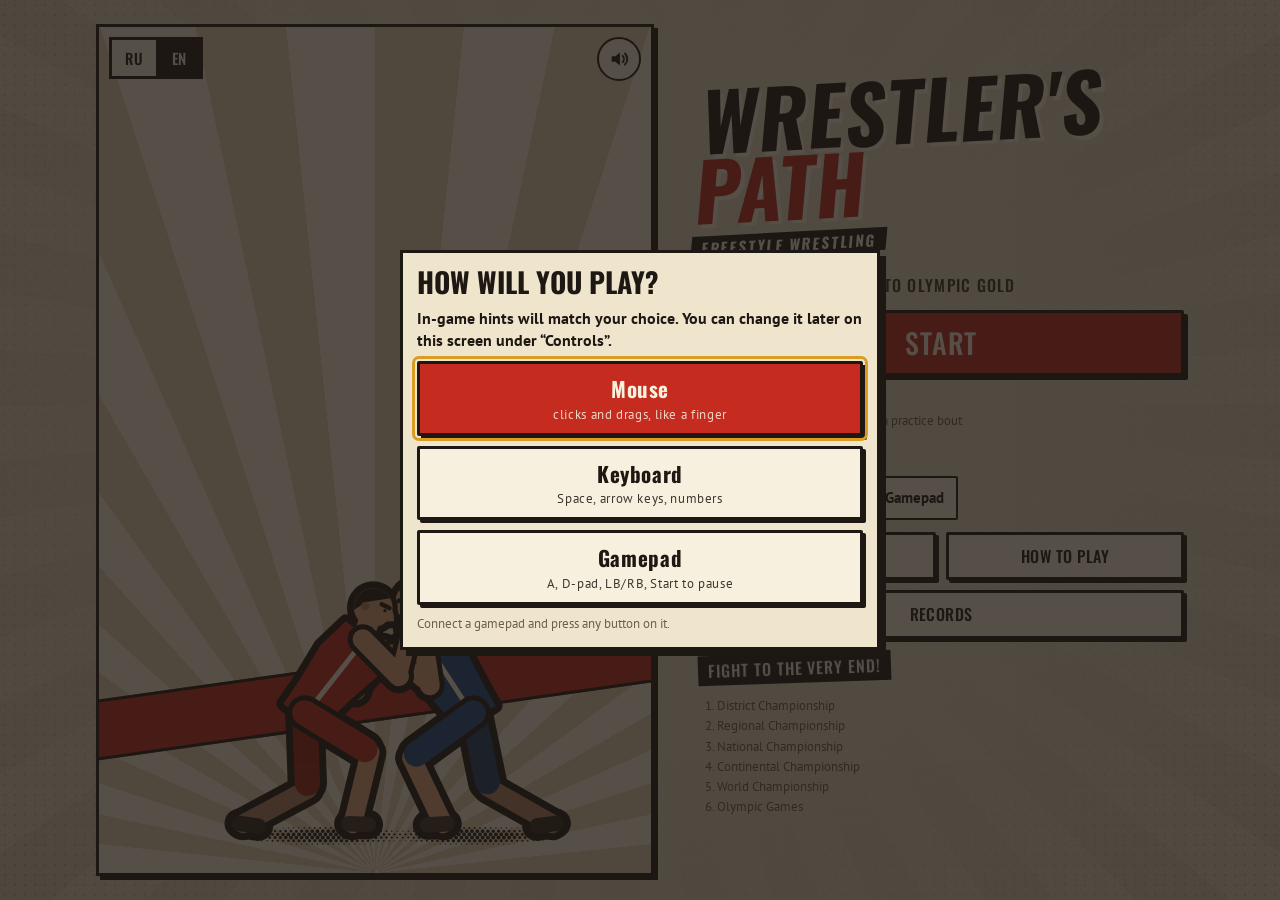
==== commit 2a3df654: "Update site: 1.0.1, coach's plan up front, no ad after a loss Co-Authored-By: Claude Opus 5.5 <norep" ====
--- a/index.html
+++ b/index.html
@@ -4,8 +4,8 @@
     <meta charset="UTF-8" />
     <meta name="viewport" content="width=device-width, initial-scale=1, maximum-scale=1, viewport-fit=cover" />
     <title>Путь борца</title>
-    <script type="module" crossorigin src="./assets/index-DTm3IVHf.js"></script>
-    <link rel="stylesheet" crossorigin href="./assets/index-C06oVJOi.css">
+    <script type="module" crossorigin src="./assets/index-CWHpo-TM.js"></script>
+    <link rel="stylesheet" crossorigin href="./assets/index-BBVAO3Oo.css">
   </head>
   <body>
     <!-- Пока грузятся скрипты и SDK площадки — не пустой экран. -->
--- a/assets/index-BBVAO3Oo.css
+++ b/assets/index-BBVAO3Oo.css
@@ -0,0 +1 @@
+:root{--lightningcss-light:initial;--lightningcss-dark: ;color-scheme:light;--paper:#efe4cc;--paper-2:#e4d4b2;--paper-3:#f8f0de;--ink:#1d1813;--ink-soft:#3b332a;--muted:#6f604c;--red:#c62b1f;--red-deep:#8f1d15;--blue:#1e4a86;--blue-deep:#13325e;--ochre:#dc9b23;--good:#2c7a4b;--warn:#b8700c;--bad:#c62b1f;--red-ink:#a8241a;--good-ink:#23663e;--warn-ink:#8a5300;--red-corner:#c62b1f;--blue-corner:#1e4a86;--font-display:"Oswald", "Arial Narrow", "Roboto Condensed", sans-serif;--font-body:"PT Sans", "Trebuchet MS", system-ui, sans-serif;--font-serif:"PT Serif", Georgia, "Times New Roman", serif;--border:3px solid var(--ink);--shadow:4px 4px 0 var(--ink);--shadow-sm:3px 3px 0 var(--ink);--grain:url("data:image/svg+xml,%3Csvg xmlns='http://www.w3.org/2000/svg' width='180' height='180'%3E%3Cfilter id='n'%3E%3CfeTurbulence type='fractalNoise' baseFrequency='0.85' numOctaves='3' stitchTiles='stitch'/%3E%3CfeColorMatrix values='0 0 0 0 0.11 0 0 0 0 0.09 0 0 0 0 0.07 0 0 0 0.13 0'/%3E%3C/filter%3E%3Crect width='100%25' height='100%25' filter='url(%23n)'/%3E%3C/svg%3E");--halftone:radial-gradient(var(--ink) .9px, transparent 1.5px);--fs-12:.75rem;--fs-13:.8125rem;--fs-15:.9375rem;--fs-16:1rem;--fs-17:1.0625rem;--fs-21:1.3125rem;--fs-28:1.75rem;--fs-44:2.75rem;--step--1:var(--fs-13);--step-0:var(--fs-16);--step-1:var(--fs-21);--step-2:var(--fs-28);--step-3:var(--fs-44);padding-top:env(safe-area-inset-top,0px);padding-bottom:env(safe-area-inset-bottom,0px)}*{box-sizing:border-box}[hidden]{display:none!important}html,body{overscroll-behavior:none;height:100%;overflow:hidden}body{background-color:var(--paper);background-image:var(--grain);color:var(--ink);font-family:var(--font-body);font-size:var(--step-0);-webkit-tap-highlight-color:transparent;touch-action:manipulation;-webkit-user-select:none;user-select:none;-webkit-touch-callout:none;margin:0;line-height:1.4}input,textarea{-webkit-user-select:text;user-select:text}#app{overscroll-behavior:contain;-webkit-overflow-scrolling:touch;flex-direction:column;height:100%;display:flex;overflow:hidden auto}.screen{flex-direction:column;flex:1 0 auto;gap:14px;width:100%;max-width:34rem;margin:0 auto;padding-block:14px 28px;padding-inline:16px;display:flex}h1,h2,h3{font-family:var(--font-display);text-transform:uppercase;text-wrap:balance;letter-spacing:.01em;margin:0;font-weight:700}p{margin:0}button{font:inherit;color:inherit}button:focus-visible,input:focus-visible{outline:3px solid var(--ochre);outline-offset:2px}.label{font-family:var(--font-display);font-size:var(--step--1);letter-spacing:.1em;text-transform:uppercase;color:var(--ink);text-wrap:balance}.muted,.hint{color:var(--muted);font-size:var(--step--1)}.panel{background:var(--paper-3);border:var(--border);box-shadow:var(--shadow);border-radius:2px;flex-direction:column;gap:10px;padding:14px;display:flex}.row{flex-wrap:wrap;gap:10px;display:flex}.btn{appearance:none;border:var(--border);background:var(--paper-3);box-shadow:var(--shadow-sm);min-height:54px;font-family:var(--font-display);font-size:var(--step-1);text-transform:uppercase;letter-spacing:.03em;cursor:pointer;border-radius:2px;padding:10px 18px;transition:transform 80ms,box-shadow 80ms}.btn-primary{background:var(--red);color:var(--paper-3)}.btn-danger{background:var(--ink);color:var(--paper-3)}.btn:active,.action:active:not(:disabled),.plan:active,.choice:active,.tech-card:active:not(:disabled),.move:active{box-shadow:0 0 0 var(--ink);transform:translate(3px,3px)}.link{appearance:none;color:var(--ink);text-decoration:underline;-webkit-text-decoration-color:var(--red);text-decoration-color:var(--red);text-underline-offset:3px;cursor:pointer;font-weight:700;font-size:inherit;background:0 0;border:0;padding:0 2px;text-decoration-thickness:2px}.icon-btn{appearance:none;border:2px solid var(--ink);background:var(--paper-3);cursor:pointer;border-radius:50%;flex:none;place-items:center;width:40px;height:40px;display:grid}.title-screen{gap:16px;position:relative;overflow:hidden}.poster-hero{border-bottom:var(--border);background:repeating-conic-gradient(from -90deg at 50% 100%, var(--paper-3) 0deg 6deg, var(--paper-2) 6deg 12deg);margin-inline:-16px;padding:18px 16px 22px;position:relative;overflow:hidden}.poster-hero:after{content:"";background:var(--red);border-block:var(--border);z-index:0;height:54px;position:absolute;inset:auto -20% 18%;transform:rotate(-8deg)}.hero-canvas{z-index:1;width:100%;height:210px;display:block;position:relative}.game-title{z-index:2;color:var(--ink);transform-origin:0;text-shadow:4px 4px 0 var(--paper-3);margin-top:-36px;font-size:clamp(3.2rem,17vw,5rem);line-height:.88;position:relative;transform:skew(-8deg)rotate(-3deg)}.game-title span{color:var(--red)}.title-sub{font-family:var(--font-display);text-transform:uppercase;letter-spacing:.08em;color:var(--ink-soft)}.slogan{font-family:var(--font-display);text-transform:uppercase;background:var(--ink);color:var(--paper-3);letter-spacing:.06em;align-self:flex-start;padding:4px 10px;transform:rotate(-2deg)}.continue-name{font-family:var(--font-display);text-transform:uppercase;font-size:var(--step-2);line-height:1.05}.new-career{gap:14px}.field{border:0;flex-direction:column;gap:8px;min-width:0;margin:0;padding:0;display:flex}.field-label{padding:0;font-weight:700}.field input:not([type]),.field input[type=text]{border:var(--border);min-height:50px;color:var(--ink);font:inherit;font-size:var(--fs-17);background:#fffaf0;border-radius:2px;padding:0 12px}.chips{flex-wrap:wrap;gap:8px;display:flex}.chip input{opacity:0;pointer-events:none;position:absolute}.chip span,.chip-btn{border:2px solid var(--ink);background:var(--paper-3);cursor:pointer;min-height:40px;font-size:var(--fs-15);border-radius:2px;align-items:center;padding:0 12px;font-weight:700;display:inline-flex}.chip input:checked+span,.chip-btn.on{background:var(--ink);color:var(--paper-3)}.chip input:focus-visible+span{outline:3px solid var(--ochre);outline-offset:2px}.look-editor{gap:12px;display:grid}.look-preview{border:var(--border);width:100%;height:clamp(220px,32dvh,260px);box-shadow:var(--shadow-sm);background:var(--paper-2);display:block}.look-rows{gap:10px;display:grid}.look-label{font-family:var(--font-display);font-size:var(--step--1);text-transform:uppercase;letter-spacing:.04em;color:var(--muted);margin-bottom:4px;display:block}.look-choices{flex-wrap:wrap;gap:6px;display:flex}.look-choices .chip-btn{min-height:34px;font-size:var(--fs-13);padding:0 9px}.swatch{border:3px solid var(--ink);background:var(--swatch);cursor:pointer;border-radius:50%;width:32px;height:32px}.swatch[aria-pressed=true]{box-shadow:0 0 0 3px var(--paper-3), 0 0 0 6px var(--red)}.swatch:focus-visible,.look-choices .chip-btn:focus-visible{outline:3px solid var(--ochre);outline-offset:3px}.mirror-btn{width:100%;margin-top:8px}.confirm{flex-direction:column;gap:10px;display:flex}.ladder-preview{color:var(--muted);font-size:var(--step--1);gap:2px;margin:0;padding:0 0 0 1.4em;display:grid}.topbar{justify-content:space-between;align-items:flex-end;gap:12px;display:flex}.who-name{font-family:var(--font-display);text-transform:uppercase;font-size:var(--step-2);overflow-wrap:anywhere;line-height:1}.who-title{font-size:var(--fs-12);color:var(--red-ink);text-wrap:balance;font-weight:700;line-height:1.2}.tricky-note{border:2px solid var(--red);background:var(--paper-3);color:var(--red-ink);font-size:var(--fs-13);align-items:flex-start;gap:6px;margin:0;padding:6px 8px;font-weight:700;line-height:1.25;display:flex}.tricky-note .ico,.tricky-note svg{flex:none;margin-top:1px}.new-title{text-align:center;font-family:var(--font-display);text-transform:uppercase;letter-spacing:.04em;color:var(--ink-soft);text-wrap:balance;margin:0}.new-title b{color:var(--red)}.clock{text-align:right;font-variant-numeric:tabular-nums;align-items:flex-end;gap:10px;display:flex}.clock-day{color:var(--muted);font-size:var(--step--1)}.clock-time{font-family:var(--font-display);font-size:var(--step-2);line-height:1}.event{border:var(--border);box-shadow:var(--shadow);background:var(--red);color:var(--paper-3);border-radius:2px;flex-direction:column;gap:6px;padding:14px;display:flex;position:relative;overflow:hidden}.event:before{content:"";background-image:var(--halftone);opacity:.25;pointer-events:none;background-size:7px 7px;width:46%;position:absolute;inset:0 0 0 auto;-webkit-mask-image:linear-gradient(90deg,#0000,#000);mask-image:linear-gradient(90deg,#0000,#000)}.event>*{z-index:1;position:relative}.event-today{background:var(--ink)}.event .label{color:var(--paper-3)}.event-head{justify-content:space-between;align-items:center;gap:10px;display:flex}.event-title{font-family:var(--font-display);text-transform:uppercase;font-size:var(--step-1);line-height:1.1}.event-sub{font-size:var(--step--1)}.event .link{color:var(--paper-3)}.event .btn{margin-top:6px}.event .btn-primary{background:var(--ochre);color:var(--ink)}.event .chip-btn{color:var(--ink)}.event .chip-btn.on{background:var(--paper-3);color:var(--ink);border-color:var(--paper-3)}.ladder{gap:4px;display:inline-flex}.ladder i{border:2px solid var(--paper-3);width:11px;height:11px;transform:rotate(45deg)}.ladder i.done{background:var(--ochre);border-color:var(--ochre)}.ladder i.now{background:var(--paper-3)}.meter-row{grid-template-columns:7.2rem 1fr 2.4rem;align-items:center;gap:10px;display:grid}.meter-label{font-size:var(--fs-15);font-weight:700}.meter-value{text-align:right;font-family:var(--font-display);font-variant-numeric:tabular-nums;font-size:var(--fs-17)}.bar{border:2px solid var(--ink);background:var(--paper-2);height:14px;display:block;overflow:hidden}.bar-fill{background:repeating-linear-gradient(-45deg, var(--ink) 0 5px, var(--ink-soft) 5px 9px);height:100%;transition:width .4s ease-out;display:block}.bar-energy .bar-fill{background:repeating-linear-gradient(-45deg, var(--ochre) 0 5px, #c4861a 5px 9px)}.bar-low .bar-fill,.bar-mine .bar-fill{background:repeating-linear-gradient(-45deg, var(--red) 0 5px, var(--red-deep) 5px 9px)}.bar-theirs .bar-fill{background:repeating-linear-gradient(-45deg, var(--blue) 0 5px, var(--blue-deep) 5px 9px)}.bar-gas{border-color:var(--ink);height:10px}.bar-gas .bar-fill{background:var(--paper-3)}.weight-row{flex-wrap:wrap;align-items:center;gap:8px;padding-block:4px;display:flex}.weight-row>div{margin-right:auto}.weight-value{font-family:var(--font-display);font-size:var(--step-2);font-variant-numeric:tabular-nums;line-height:1.05}.weight-value small{font-size:var(--step--1);color:var(--muted)}.tag{font-family:var(--font-display);font-size:var(--step--1);text-transform:uppercase;letter-spacing:.04em;border:2px solid;border-radius:2px;padding:3px 9px;display:inline-block;transform:rotate(-2deg)}.tag-good{color:var(--good-ink)}.tag-warn{color:var(--warn-ink)}.tag-bad{color:var(--red-ink)}.warning{color:var(--red-ink);font-size:var(--step--1);font-weight:700}.note{font-size:var(--step--1);border-left:4px solid var(--ink);padding-left:10px;font-weight:700}.confirm-box{background:var(--paper-3);color:var(--ink);border:var(--border);box-shadow:var(--shadow-sm);gap:10px;margin-top:10px;padding:12px;display:grid}.confirm-box p{font-size:var(--step-0);text-transform:none;letter-spacing:0}.confirm-actions{gap:8px;display:grid}.confirm-actions .btn{min-height:48px;font-size:var(--step-0)}.arsenal-row{grid-template-columns:7.2rem 1fr;align-items:start;gap:10px;display:grid}.arsenal-chips{flex-wrap:wrap;gap:6px;min-width:0;display:flex}.chip-mini{font-size:var(--fs-12);border:1.5px solid var(--ink);background:var(--paper);padding:2px 7px}.chip-mini b{color:var(--red-ink)}.chip-mini b.chip-def,.arsenal-legend .chip-def{color:var(--blue)}.arsenal-legend{font-size:var(--fs-12);text-transform:none;letter-spacing:0;font-weight:400;display:block}.arsenal-legend b{color:var(--red-ink)}.actions-wrap{flex-direction:column;gap:8px;display:flex}.actions{grid-template-columns:repeat(2,minmax(0,1fr));gap:12px;display:grid}.action{appearance:none;text-align:left;border:var(--border);background:var(--paper-3);min-height:92px;box-shadow:var(--shadow-sm);cursor:pointer;border-radius:2px;flex-direction:column;gap:3px;padding:10px 12px;transition:transform 80ms,box-shadow 80ms;display:flex}.action:disabled{cursor:default;box-shadow:none;background:var(--paper-2);color:var(--ink-soft);border-style:dashed}.action:disabled .fx{filter:grayscale()}.action-title{font-family:var(--font-display);text-transform:uppercase;font-size:var(--fs-17);line-height:1.1}.action-train .action-title:after{content:" · игра";font-family:var(--font-body);text-transform:none;font-size:var(--step--1);color:var(--red-ink)}:lang(en) .action-train .action-title:after{content:" · mini‑game"}:lang(en) .corner-coach:before{content:"C"}.action-cost{font-size:var(--step--1);color:var(--muted);font-variant-numeric:tabular-nums}.action-effect{font-size:var(--step--1);color:var(--red-ink);font-weight:700}.action-sleep{background:var(--ink);min-height:62px;color:var(--paper-3);grid-column:1/-1}.action-sleep .action-cost{color:var(--paper-2)}.log{font-size:var(--step--1);color:var(--muted);flex-direction:column;gap:4px;display:flex}.log .log-new{color:var(--ink)}.hub-foot{justify-content:space-between;align-items:center;gap:12px;margin-top:auto;display:flex}.flash{border:var(--border);border-left:10px solid var(--red);background:var(--paper-3);padding:10px 12px;font-weight:700}.day-event{padding-top:0;overflow:hidden}.day-event>.label{background:var(--red);color:var(--paper-3);margin-inline:-14px;padding:6px 14px}.day-event-title{font-size:var(--step-1);line-height:1.1}.choices{gap:10px;display:grid}.choice{appearance:none;text-align:left;border:var(--border);background:var(--paper);box-shadow:var(--shadow-sm);cursor:pointer;border-radius:2px;flex-direction:column;gap:2px;min-height:56px;padding:10px 12px;transition:transform 80ms,box-shadow 80ms;display:flex}.choice-label{text-wrap:balance;font-weight:700}.choice-effect{font-size:var(--step--1);color:var(--red-ink)}.choice:disabled{cursor:default;opacity:.55;box-shadow:none}.choice:disabled .choice-effect{color:var(--muted)}.day-event-later{font-size:var(--step--1);justify-content:space-between;align-items:baseline;gap:12px;margin-top:10px;display:flex}.day-event-later .link{flex:none}.day-event.day-event-mini{justify-content:space-between;align-items:center;gap:12px;padding:8px 14px;display:flex}.day-event-mini .label{background:var(--red);color:var(--paper-3);margin:0 6px 0 0;padding:2px 6px;display:inline}.coach-plan{flex-direction:column;gap:6px;display:flex}.coach-plan .muted{font-size:var(--step--1);margin:0}.plans{flex-direction:column;gap:8px;display:flex}.plan-grid{grid-template-columns:repeat(3,minmax(0,1fr));gap:10px;display:grid}.plan{appearance:none;border:var(--border);background:var(--paper-3);box-shadow:var(--shadow-sm);text-align:left;cursor:pointer;border-radius:2px;flex-direction:column;gap:4px;min-height:96px;padding:10px;transition:transform 80ms,box-shadow 80ms;display:flex}.plan-suggested{background:var(--ochre)}.plan-title{font-family:var(--font-display);text-transform:uppercase;font-size:var(--fs-16);line-height:1.05}.plan-hint{font-size:var(--fs-12);color:var(--ink-soft);line-height:1.25}.plan-tag{font-family:var(--font-display);font-size:var(--fs-12);text-transform:uppercase;letter-spacing:.05em;background:var(--ink);color:var(--paper-3);align-self:flex-start;margin-top:auto;padding:1px 6px}.plan-wrap{display:flex;position:relative}.plan-wrap .plan{flex:1;padding-right:30px}.plan-custom{background:#e8eef7}.plan-pencil{appearance:none;border:2px solid var(--ink);background:var(--paper-3);width:28px;height:28px;font-size:var(--fs-15);cursor:pointer;border-radius:2px;line-height:1;position:absolute;top:6px;right:6px}.plan-add{box-shadow:none;background:0 0;border-style:dashed;justify-content:center}.plan-add .plan-title{color:var(--red-ink)}.plan-steps{gap:6px;margin:0;padding:0;list-style:none;display:grid}.plan-step{border:2px solid var(--ink);background:var(--paper-3);grid-template-columns:auto 1fr auto;align-items:center;gap:8px;padding:6px 8px;display:grid}.plan-step-bad{border-color:var(--bad);background:#f6dcd6}.step-time{font-family:var(--font-display);font-size:var(--fs-13);color:var(--muted);min-width:2.6em}.step-main{flex-direction:column;gap:2px;min-width:0;display:flex}.step-main .fx{font-size:var(--fs-12)}.step-problem{font-size:var(--fs-12);color:var(--red-ink);font-weight:700}.step-btn{appearance:none;border:2px solid var(--ink);background:var(--paper);width:30px;height:30px;font-size:var(--fs-12);cursor:pointer;border-radius:2px}.step-btn:disabled{opacity:.35;cursor:default}.step-del{color:var(--red-ink);font-weight:700}.plan-empty{border:2px dashed var(--muted);color:var(--muted);text-align:center;font-size:var(--step--1);padding:10px}.plan-outline{font-size:var(--step--1);color:var(--ink-soft)}.plan-outline:empty{display:none}.plan-palette{grid-template-columns:repeat(2,minmax(0,1fr));gap:8px;display:grid}.palette-btn{appearance:none;text-align:left;border:var(--border);background:var(--paper-3);box-shadow:var(--shadow-sm);cursor:pointer;font:inherit;border-radius:2px;flex-direction:column;gap:2px;padding:8px 10px;transition:transform 80ms,box-shadow 80ms;display:flex}.palette-btn b{font-family:var(--font-display);text-transform:uppercase;font-weight:500}.palette-btn span{font-size:var(--fs-12);color:var(--muted)}.palette-btn:active:not(:disabled){box-shadow:0 0 0 var(--ink);transform:translate(3px,3px)}.palette-btn:disabled{opacity:.45;box-shadow:none;cursor:default}.day-skipped{color:var(--red-ink);font-size:var(--step--1);margin:0;padding-left:18px}.training{gap:12px}.rules{font-size:var(--fs-17)}.back-link{align-self:center;padding:8px}.mg-progress{font-family:var(--font-display);text-transform:uppercase;letter-spacing:.04em;color:var(--red-ink)}.mg-stage{flex-direction:column;gap:10px;min-height:300px;display:flex}.mg-pause{border:var(--border);background-color:var(--paper-2);background-image:var(--halftone);min-height:260px;font-family:var(--font-display);text-transform:uppercase;font-size:var(--step-1);text-align:center;background-size:8px 8px;flex:1;place-items:center;padding:12px;display:grid}.mg-feedback{text-align:center;min-height:1.5em;font-family:var(--font-display);text-transform:uppercase;font-size:var(--fs-17)}.mg-feedback.good{color:var(--good-ink)}.mg-feedback.ok{color:var(--warn-ink)}.mg-feedback.bad{color:var(--red-ink)}.multiplier{font-family:var(--font-display);font-size:var(--step-3);color:var(--paper-3);background:var(--red);border:var(--border);box-shadow:var(--shadow);align-self:flex-start;padding:4px 14px;line-height:1;transform:rotate(-3deg)}.gains{border:var(--border);background:var(--paper-3);box-shadow:var(--shadow-sm);margin:0;padding:0;list-style:none;display:grid}.gains li{font-variant-numeric:tabular-nums;justify-content:space-between;gap:12px;padding:10px 12px;display:flex}.gains li b{white-space:nowrap}.gains li>span{text-wrap:balance}.gains li+li{border-top:1.5px dashed var(--ink)}.tech-grid,.tech-list{grid-template-columns:repeat(2,minmax(0,1fr));gap:10px;display:grid}.tech-card{appearance:none;text-align:left;border:var(--border);background:var(--paper-3);box-shadow:var(--shadow-sm);cursor:pointer;border-radius:2px;flex-direction:column;gap:4px;min-height:86px;padding:10px;transition:transform 80ms,box-shadow 80ms;display:flex}.tech-card:disabled{cursor:default}.tech-grid .tech-card:disabled{opacity:.6}.tech-top{justify-content:space-between;align-items:baseline;gap:6px;display:flex}.tech-title{font-family:var(--font-display);text-transform:uppercase;font-size:var(--fs-15);line-height:1.1}.tech-points{font-family:var(--font-display);font-size:var(--step--1);color:var(--paper-3);background:var(--red);white-space:nowrap;padding:0 5px}.tech-mech,.tech-note{font-size:var(--fs-12);color:var(--muted)}.tech-mastery{border:1.5px solid var(--ink);background:var(--paper-2);height:8px;margin-top:auto;overflow:hidden}.tech-mastery span{background:repeating-linear-gradient(-45deg, var(--red) 0 4px, var(--red-deep) 4px 7px);height:100%;display:block}.tech-new{background:#fff6dc}.tech-new .tech-note{color:var(--good-ink);font-weight:700}.tech-locked{opacity:.5;box-shadow:none}.tech-list .tech-card{cursor:default;min-height:0}.tech-list .tech-locked{opacity:1;box-shadow:var(--shadow-sm)}.tech-modes{gap:6px;margin-top:2px;display:grid}.tech-mode{appearance:none;font:inherit;color:inherit;text-align:left;border:2px solid var(--ink);background:var(--paper);box-shadow:2px 2px 0 var(--ink);cursor:pointer;border-radius:2px;flex-direction:column;gap:3px;min-height:44px;padding:6px 8px;transition:transform 80ms,box-shadow 80ms;display:flex}.tech-mode:active:not(:disabled){box-shadow:0 0 0 var(--ink);transform:translate(2px,2px)}.tech-mode:disabled{cursor:default;opacity:.55;box-shadow:none}.tech-mode-name{font-weight:700;font-size:var(--fs-12);text-wrap:balance;line-height:1.15}.tech-mech{text-wrap:balance}.tech-mode .tech-mastery{margin-top:2px}.tech-mode[data-mode=defense] .tech-mastery span{background:repeating-linear-gradient(-45deg, var(--blue) 0 4px, var(--blue-deep) 4px 7px)}.tech-rust{color:var(--red-ink);font-style:normal;font-weight:700}.tap-pad{appearance:none;border:var(--border);background:var(--red);min-height:120px;color:var(--paper-3);font-family:var(--font-display);text-transform:uppercase;letter-spacing:.03em;cursor:pointer;-webkit-user-select:none;user-select:none;-webkit-touch-callout:none;touch-action:none;box-shadow:var(--shadow);border-radius:2px;font-size:2.1rem;transition:transform 60ms,box-shadow 60ms}.tap-pad:active{box-shadow:1px 1px 0 var(--ink);transform:translate(3px,3px)}.tap-pad-wait,.tap-pad-wait:active{background:var(--paper-2);color:var(--ink-soft);box-shadow:none;cursor:default;transform:none}.tap-pad-timing{background:var(--paper-3);color:var(--red-ink);flex-direction:column;justify-content:center;align-items:center;gap:4px;display:flex}.tap-pad small{font-family:var(--font-body);font-size:var(--step--1);text-transform:none;letter-spacing:0;color:var(--muted)}.handoff{border:var(--border);min-height:172px;box-shadow:var(--shadow);text-align:center;color:var(--paper-3);background-size:8px 8px;flex-direction:column;justify-content:center;align-items:center;gap:6px;padding:12px;display:flex}.handoff-mine{background-color:var(--red)}.handoff-theirs{background-color:var(--blue)}.handoff-title{font-family:var(--font-display);font-size:var(--step-2);text-transform:uppercase;text-wrap:balance;transform:skew(-8deg)}.handoff-sub{opacity:.9;text-wrap:balance;font-weight:700}.position{border:var(--border);min-height:172px;box-shadow:var(--shadow);background:var(--paper-3);flex-direction:column;justify-content:center;gap:12px;padding:14px 12px;display:flex}.position-head{font-family:var(--font-display);text-transform:uppercase;justify-content:space-between;align-items:baseline;gap:12px;display:flex}.position-head b{min-width:0;font-size:var(--step-1);white-space:nowrap;text-overflow:ellipsis;font-weight:500;overflow:hidden}.position-head b:first-child{color:var(--red-ink);flex-shrink:0}.position-head b:last-child{color:var(--blue)}.position-track{border:var(--border);background:var(--blue);height:26px;position:relative}.position-me{background:var(--red);border-right:3px solid var(--ink);position:absolute;inset:0 auto 0 0}.position-track i{background:var(--ink);width:6px;box-shadow:0 0 0 2px var(--paper-3);margin-left:-3px;position:absolute;top:-10px;bottom:-10px}.position-why{text-align:center;text-wrap:balance;margin:0;font-weight:700}.mech-hint{color:var(--muted);font-size:var(--step--1);text-align:center}.tug{border:var(--border);background:var(--blue);height:26px;position:relative;overflow:hidden}.tug-fill{background:repeating-linear-gradient(-45deg, var(--red) 0 8px, var(--red-deep) 8px 13px);width:50%;position:absolute;inset:0 auto 0 0}.tug-mid{background:var(--ink);width:4px;margin-left:-2px;position:absolute;top:0;bottom:0;left:50%}.tug-labels{font-family:var(--font-display);text-transform:uppercase;font-size:var(--step--1);justify-content:space-between;margin-top:-6px;display:flex}.tug-labels span:first-child{color:var(--red-ink)}.tug-labels span:last-child{color:var(--blue)}.timing{border:var(--border);background:var(--paper-2);height:44px;position:relative;overflow:hidden}.timing-zone{background:var(--ochre);justify-content:center;display:flex;position:absolute;top:0;bottom:0}.timing-perfect{background:var(--paper-3);width:30%;height:100%}.timing-marker{background:var(--red);border-inline:2px solid var(--ink);width:7px;margin-left:-3.5px;position:absolute;top:-2px;bottom:-2px;left:0}.react-target{appearance:none;aspect-ratio:1;border:4px solid var(--ink);background-color:var(--paper-2);background-image:var(--halftone);width:min(100%,220px);color:var(--ink-soft);font-family:var(--font-display);font-size:var(--fs-28);text-transform:uppercase;cursor:pointer;touch-action:none;-webkit-user-select:none;user-select:none;box-shadow:var(--shadow);background-size:8px 8px;border-radius:50%;align-self:center}.react-target.lit{background:var(--red);color:var(--paper-3);box-shadow:0 0 0 10px var(--ochre), var(--shadow)}.pair{grid-template-columns:1fr 1fr;gap:12px;display:grid}.pair .pair-target{width:100%;font-size:var(--fs-17)}.pair-target.held{filter:brightness(.9);transform:scale(.95)}.beats{grid-template-columns:repeat(auto-fit,minmax(38px,1fr));gap:6px;display:grid}.beat{isolation:isolate;height:50px;font-size:var(--fs-13);border:var(--border);background:var(--paper-3);font-family:var(--font-display);text-transform:uppercase;place-items:center;transition:transform 80ms;display:grid;position:relative}.beat:before{content:"";z-index:-1;height:calc(var(--fill,0) * 100%);background:#c62b1f3d;position:absolute;inset:auto 0 0}.beat.on:before,.beat.hit:before{display:none}.beat-target{border-color:var(--red);color:var(--red-ink)}.beat.on{background:var(--ink);color:var(--paper-3);transform:scale(1.08)}.bridge{aspect-ratio:1;border:var(--border);background:var(--paper-2);touch-action:none;-webkit-user-select:none;user-select:none;border-radius:50%;width:min(100%,260px);margin:0 auto;position:relative}.bridge-ring{width:var(--ring);aspect-ratio:1;border:3px dashed var(--ink);pointer-events:none;background:#dc9b2340;border-radius:50%;position:absolute;top:50%;left:50%;transform:translate(-50%,-50%)}.bridge.in .bridge-ring{background:#2c7a4b4d}.bridge-ball{border:var(--border);background:var(--red);pointer-events:none;border-radius:50%;width:34px;height:34px;position:absolute;top:50%;left:50%;transform:translate(-50%,-50%)}.seq-time{border:2px solid var(--ink);background:var(--paper-2);height:10px;overflow:hidden}.seq-time span{background:var(--red);width:100%;height:100%;display:block}.seq{border:var(--border);background-color:var(--paper-2);background-image:var(--halftone);touch-action:none;background-size:10px 10px;height:230px;position:relative}.seq-dot{border:var(--border);background:var(--paper-3);width:64px;height:64px;color:var(--ink);font-family:var(--font-display);font-size:var(--fs-28);cursor:pointer;box-shadow:var(--shadow-sm);border-radius:50%;position:absolute}.seq-dot.done{background:var(--red);color:var(--paper-3);box-shadow:none}.dodge{grid-template-columns:repeat(3,minmax(0,1fr));gap:8px;height:190px;display:grid}.dodge-lane{border:var(--border);background-color:var(--paper-2);background-image:var(--halftone);cursor:pointer;touch-action:none;background-size:10px 10px;position:relative;overflow:hidden}.dodge-foot{width:52px;height:52px;color:var(--ink);opacity:0;margin-left:-26px;transition:opacity 80ms;position:absolute;bottom:14px;left:50%}.dodge-foot svg{width:100%;height:100%}.dodge-lane.foot .dodge-foot{opacity:1}.dodge-sweep{background:var(--red);border:2px solid var(--ink);opacity:0;height:18px;transform:translateY(calc(var(--p,0) * (var(--lane-h,190px) - 14px - 52px - 9px)));position:absolute;top:0;left:8%;right:8%}.dodge-lane.threat{background-color:#f3d2c8}.dodge-lane.threat .dodge-sweep,.dodge-lane.hit .dodge-sweep{opacity:1}.dodge-lane.hit{background-color:#f3d2c8}.dodge-lane.hit .dodge-foot{color:var(--red)}.rock{border:var(--border);background-color:var(--paper-2);background-image:var(--halftone);touch-action:none;cursor:ew-resize;background-size:10px 10px;place-items:center;height:190px;display:grid;position:relative}.rock-body{border:var(--border);background:var(--blue,#2a5aa0);transform-origin:50% 100%;border-radius:28px 28px 10px 10px;width:56px;height:110px;transition:transform .12s ease-out}.rock-body.left{transform:rotate(-22deg)}.rock-body.right{transform:rotate(22deg)}.rock-arrows{font-size:var(--fs-21);color:var(--ink-soft);letter-spacing:.4em;position:absolute;bottom:8px}.brace-dot{border:var(--border);background:radial-gradient(circle, var(--paper-3) 54%, transparent 56%), conic-gradient(var(--red) calc(var(--p,0) * 360deg), var(--paper-2) 0);width:72px;height:72px;color:var(--ink);font-family:var(--font-display);text-transform:uppercase;font-size:var(--fs-13);box-shadow:var(--shadow-sm);cursor:pointer;touch-action:none;border-radius:50%;position:absolute}.brace-dot.held{box-shadow:none;transform:scale(.94)}.pace{flex-direction:column;gap:10px;display:flex}.pace-track{border:var(--border);background:var(--paper-2);height:46px;position:relative;overflow:hidden}.pace-band{background:var(--ochre);position:absolute;top:0;bottom:0}.pace-needle{background:var(--red);border-inline:2px solid var(--ink);width:7px;margin-left:-3.5px;position:absolute;top:-2px;bottom:-2px}.pace-info{color:var(--muted);font-variant-numeric:tabular-nums;justify-content:space-between;display:flex}.pace-info b{color:var(--ink)}.pace .tap-pad{min-height:170px}.lift{grid-template-columns:64px 1fr;align-items:stretch;gap:14px;display:grid}.lift-tube{border:var(--border);background:var(--paper-2);height:280px;position:relative;overflow:hidden}.lift-zone{background:var(--ochre);align-items:center;display:flex;position:absolute;left:0;right:0}.lift-perfect{background:var(--paper-3);width:100%;height:35%}.lift-fill{background:repeating-linear-gradient(-45deg, var(--red) 0 6px, var(--red-deep) 6px 10px);border:2px solid var(--ink);border-bottom:0;height:0;position:absolute;bottom:0;left:12px;right:12px}.lift-pad{min-height:280px;font-size:var(--fs-21)}.steps{grid-template-columns:1fr 1fr;gap:10px;display:grid}.step-pad{min-height:150px;font-size:var(--fs-28);background:var(--paper-3);color:var(--muted)}.step-pad.next{background:var(--red);color:var(--paper-3)}.step-pad:disabled{cursor:default}.whack{grid-template-columns:repeat(3,1fr);gap:8px;display:grid}.whack-cell{aspect-ratio:1;border:var(--border);background-color:var(--paper-2);background-image:var(--halftone);cursor:pointer;touch-action:none;-webkit-user-select:none;user-select:none;background-size:10px 10px;width:100%;max-height:120px;position:relative}.whack-hand{border:3px solid var(--ink);background:var(--blue);color:var(--paper-3);pointer-events:none;border-radius:50%;place-items:center;transition:transform 90ms ease-out;display:grid;position:absolute;inset:12%;transform:scale(0)}.whack-hand svg{width:62%;height:62%}.whack-cell.on .whack-hand{transform:scale(1)}.whack-cell.hit .whack-hand{animation:.22s ease-in forwards whack-off}.whack-cell.locked{filter:grayscale(.6)brightness(.9)}@keyframes whack-off{0%{opacity:1;transform:scale(1)}to{opacity:0;transform:translate(40%,-60%)rotate(35deg)scale(.4)}}.track{touch-action:none;-webkit-user-select:none;user-select:none;gap:8px;display:grid}.track-bar .pace-band{transition:box-shadow 80ms}.track-bar.in .pace-band{box-shadow:inset 0 0 0 4px var(--ink)}.track-pad{border:var(--border);background:var(--paper-3);min-height:130px;box-shadow:var(--shadow);cursor:ew-resize;text-align:center;align-content:center;place-items:center;gap:4px;display:grid}.track-pad b{font-family:var(--font-display);font-weight:500;font-size:var(--fs-28);text-transform:uppercase;color:var(--red-ink)}.track-pad small{color:var(--muted)}.arrows{grid-template-columns:repeat(3,minmax(0,1fr));grid-template-areas:".up.""left sign right"".down.";gap:8px;width:min(100%,320px);margin:0 auto;display:grid}.arrow-up{grid-area:up}.arrow-left{grid-area:left}.arrow-right{grid-area:right}.arrow-down{grid-area:down}.arrow-btn{aspect-ratio:1;border:var(--border);background:var(--paper-3);color:var(--ink);box-shadow:var(--shadow-sm);cursor:pointer;touch-action:none;-webkit-user-select:none;user-select:none;place-items:center;display:grid}.arrow-btn:active{box-shadow:1px 1px 0 var(--ink);transform:translate(2px,2px)}.arrow-btn span,.arrow-sign [data-arrow]{place-items:center;width:58%;height:58%;display:grid}.arrow-btn svg,.arrow-sign svg{width:100%;height:100%}.arrow-sign{aspect-ratio:1;border:var(--border);background:var(--red);color:var(--paper-3);touch-action:none;-webkit-user-select:none;user-select:none;grid-area:sign;place-items:center;display:grid;position:relative}.arrow-sign [data-arrow]{width:70%;height:70%;transition:transform 90ms}.arrow-sign:not([data-dir]) [data-arrow]{opacity:.25}.arrow-sign b{font-family:var(--font-display);font-weight:500;font-size:var(--fs-13);text-transform:uppercase;position:absolute}.arrow-sign.ok{animation:.18s sign-ok}.arrow-sign.locked{filter:grayscale(.7)brightness(.85)}.swipe-field{aspect-ratio:1;border:var(--border);background:var(--red);width:min(100%,240px);color:var(--paper-3);touch-action:none;-webkit-user-select:none;user-select:none;cursor:grab;place-items:center;margin:0 auto;display:grid;position:relative}.swipe-field [data-arrow]{pointer-events:none;place-items:center;width:62%;height:62%;transition:transform 90ms;display:grid}.swipe-field svg{width:100%;height:100%}.swipe-field:not([data-dir]) [data-arrow]{opacity:.25}.swipe-field b{font-family:var(--font-display);font-weight:500;font-size:var(--fs-13);text-transform:uppercase;pointer-events:none;position:absolute;bottom:8px}.swipe-field.ok{animation:.18s sign-ok}.swipe-field.locked{filter:grayscale(.7)brightness(.85)}.bout .swipe-field{width:min(100%,30dvh,240px)}@keyframes sign-ok{0%{background:var(--good)}to{background:var(--red)}}.quality{min-height:120px;font-family:var(--font-display);font-size:var(--step-2);text-transform:uppercase;text-align:center;text-wrap:balance;place-items:center;display:grid;transform:rotate(-3deg)}.quality-perfect{color:var(--ochre);text-shadow:3px 3px 0 var(--ink)}.quality-hit{color:var(--good-ink)}.quality-miss{color:var(--red-ink)}.bout{gap:10px}.bout-round{text-align:center}.scoreboard{border:var(--border);box-shadow:var(--shadow);grid-template-columns:minmax(0,1fr) auto minmax(0,1fr);align-items:stretch;display:grid}.sb-side{min-width:0;color:var(--paper-3);flex-direction:column;gap:4px;padding:8px 10px;display:flex}.sb-red{background:var(--red)}.sb-blue{background:var(--blue);text-align:right}.sb-name{font-family:var(--font-display);text-transform:uppercase;font-size:var(--step--1);letter-spacing:.03em;white-space:nowrap;text-overflow:ellipsis;overflow:hidden}.sb-score{font-family:var(--font-display);font-variant-numeric:tabular-nums;font-size:2.8rem;line-height:1}.sb-mid{background:var(--ink);color:var(--paper-3);border-inline:var(--border);flex-direction:column;justify-content:center;align-items:center;padding-inline:8px;display:flex}.sb-period{font-size:var(--fs-12);text-transform:uppercase;letter-spacing:.08em;opacity:.8}.sb-clock{font-family:var(--font-display);font-size:var(--step-2);color:var(--ochre);font-variant-numeric:tabular-nums;line-height:1.1}.sb-position{font-size:var(--fs-12);text-align:center;opacity:.85;text-wrap:balance;line-height:1.2}.arena-wrap{position:relative}.arena{border:var(--border);width:100%;height:clamp(200px,36vh,310px);box-shadow:var(--shadow);background:var(--paper-2);display:block}.prompt{text-align:center;min-height:2.8em;font-weight:700;font-size:var(--fs-17);text-wrap:balance}.control{flex-direction:column;gap:10px;min-height:172px;display:flex}.moves{gap:8px;display:grid}.screen-title{font-size:min(var(--step-3), 12vw);overflow-wrap:break-word;-webkit-hyphens:auto;hyphens:auto;line-height:1.05;transform:skew(-6deg)}.weighin,.summary{text-align:center;justify-content:center;align-items:center;gap:18px}.weighin .btn,.summary .btn{align-self:stretch}.scale{background:var(--paper-3);border:var(--border);width:min(100%,18rem);box-shadow:var(--shadow);padding:18px}.scale-display{font-family:var(--font-display);font-variant-numeric:tabular-nums;background:var(--ink);color:var(--ochre);padding:8px 12px;font-size:3.4rem;line-height:1}.scale-limit{color:var(--muted);margin-top:8px;font-weight:700}.verdict{text-wrap:balance;font-weight:700}.verdict.good{color:var(--good-ink)}.verdict.bad{color:var(--red-ink)}.rounds{grid-template-columns:repeat(var(--rounds,3), minmax(0, 1fr));gap:8px;margin:0;padding:0;list-style:none;display:grid}.rounds[style*="--rounds: 4"],.rounds[style*="--rounds: 5"]{gap:4px}.rounds[style*="--rounds: 4"] li,.rounds[style*="--rounds: 5"] li{font-size:var(--fs-12);padding:6px 4px}.rounds li{border:var(--border);background:var(--paper-3);font-size:var(--step--1);color:var(--muted);flex-direction:column;padding:8px;display:flex}.rounds li span:first-child{font-family:var(--font-display);text-transform:uppercase;color:var(--ink)}.rounds li.now{background:var(--ochre);color:var(--ink)}.rounds li.won{background:var(--ink);color:var(--paper-2)}.rounds li.won span:first-child{color:var(--paper-3)}.versus-head{grid-template-columns:minmax(0,1fr) auto minmax(0,1fr);align-items:start;gap:8px;display:grid}.corner{border-top:8px solid;flex-direction:column;gap:2px;min-width:0;padding-top:6px;display:flex}.corner .label{color:var(--muted)}.corner b{font-family:var(--font-display);text-transform:uppercase;font-size:var(--step-1);overflow-wrap:anywhere;line-height:1.05}.corner-red{border-color:var(--red)}.corner-blue{border-color:var(--blue);text-align:right}.versus-vs{font-family:var(--font-display);font-size:var(--fs-21);color:var(--paper-3);background:var(--ink);margin-top:16px;padding:2px 8px;transform:rotate(-6deg)}.compare-row{grid-template-columns:2rem 1fr 2rem;grid-template-areas:"mine bars theirs""label label label";align-items:center;column-gap:8px;display:grid}.compare-num{font-family:var(--font-display);font-variant-numeric:tabular-nums}.compare-num.mine{color:var(--red-ink);grid-area:mine}.compare-num.theirs{text-align:right;color:var(--blue);grid-area:theirs}.compare-bars{grid-area:bars;gap:3px;display:grid}.compare-bars .bar{height:10px}.compare-label{text-align:center;font-size:var(--step--1);color:var(--muted);grid-area:label}.notes{font-size:var(--step--1);color:var(--warn-ink);margin:0;padding-left:1.2em;font-weight:700}.signature{font-size:var(--step--1);color:var(--ink-soft);border-top:1.5px dashed var(--ink);padding-top:8px}.signature b{color:var(--red-ink)}.medal{width:132px;height:132px;font-family:var(--font-display);color:var(--ink);border:var(--border);box-shadow:var(--shadow);border-radius:50%;place-items:center;font-size:3.4rem;display:grid}.medal-gold{background:radial-gradient(circle at 35% 30%, #ffe9a8, var(--ochre) 60%, #a86f0e)}.medal-silver{background:radial-gradient(circle at 35% 30%,#fff,#c7c3ba 60%,#8b867c)}.medal-bronze{background:radial-gradient(circle at 35% 30%,#ffd2a8,#c47a3c 60%,#84501f)}.medal-none{background:var(--paper-2);color:var(--ink-soft)}.summary-text{max-width:28rem;font-size:var(--step-1);text-wrap:balance}.summary-champion .screen-title{color:var(--red-ink)}.day-steps{flex-wrap:wrap;gap:6px;margin:0;padding:0;list-style:none;display:flex}.day-steps li{border:2px solid var(--ink);background:var(--paper-3);font-size:var(--step--1);padding:3px 9px;font-weight:700}.intro-overlay{z-index:50;padding:max(12px, env(safe-area-inset-top)) 12px max(12px, env(safe-area-inset-bottom));background:#1d1813bd;place-items:center;display:grid;position:fixed;inset:0;overflow-y:auto}.intro{background:var(--paper);border:var(--border);width:min(100%,30rem);box-shadow:6px 6px 0 var(--ink);gap:10px;padding:14px;display:grid}.intro-head{gap:2px;display:grid}.intro-head b{font-family:var(--font-display);font-size:var(--step-2);text-transform:uppercase;line-height:1.05}.intro-rule{text-wrap:pretty;font-weight:700}.intro-demo{background:var(--paper-3);border:2px dashed var(--ink);padding:34px 10px 10px;position:relative;overflow:hidden}.intro-stage{pointer-events:none}.intro-stage .mech-hint{display:none}.intro-badge{background:var(--ink);color:var(--paper-3);font-family:var(--font-display);font-size:var(--fs-13);letter-spacing:.06em;text-transform:uppercase;padding:2px 8px;position:absolute;top:6px;left:8px}.ghost-finger{z-index:3;border:3px solid var(--ink);pointer-events:none;background:#dc9b2399;border-radius:50%;width:36px;height:36px;margin:-18px 0 0 -18px;transition:transform 90ms linear;position:absolute;top:0;left:0;box-shadow:0 0 0 4px #f8f0deb3}.ghost-finger.held{background:#c62b1fa6}.ghost-finger.tap{animation:.24s ease-out ghost-tap}@keyframes ghost-tap{0%{scale:1.45}to{scale:1}}.duel-gentle{font-size:var(--step--1);color:var(--blue);margin:0;font-weight:700}@media (prefers-reduced-motion:reduce){*,:before,:after{transition:none!important;animation:none!important}}.coach{grid-template-columns:56px 1fr;align-items:center;gap:10px;display:grid}.coach-face{width:56px;height:56px}.coach-say{background:var(--paper-3);border:var(--border);box-shadow:var(--shadow-sm);text-wrap:balance;padding:8px 12px;font-weight:700;line-height:1.3;position:relative}.coach-say:before{content:"";border:8px solid #0000;border-right:10px solid var(--ink);border-left:0;margin-top:-8px;position:absolute;top:50%;left:-12px}.coach-name{font-family:var(--font-display);text-transform:uppercase;font-size:var(--fs-12);letter-spacing:.08em;color:var(--red-ink);display:block}.bout-top{justify-content:space-between;align-items:center;gap:10px;display:flex}.tv{pointer-events:none;position:absolute;inset:0;overflow:hidden}.tv-item{font-family:var(--font-display);text-transform:uppercase;border:var(--border);color:var(--paper-3);white-space:nowrap;position:absolute}.tv-lower{flex-direction:column;padding:4px 12px 5px;line-height:1.1;animation:.36s cubic-bezier(.2,.9,.3,1.2) both tv-in;display:flex;bottom:12px}.tv-lower b{font-size:var(--fs-17)}.tv-lower span{font-family:var(--font-body);text-transform:none;font-size:var(--fs-12)}.tv-lower-red{background:var(--red);left:-3px;transform:skew(-8deg)}.tv-lower-blue{background:var(--blue);text-align:right;animation-name:tv-in-right;right:-3px;transform:skew(-8deg)}.tv-banner{font-size:var(--fs-16);box-shadow:var(--shadow-sm);padding:4px 12px;animation:.28s cubic-bezier(.2,.9,.3,1.4) both tv-stamp;top:10px;left:10px;transform:rotate(-3deg)}.tv-banner b{color:var(--ochre);font-size:var(--fs-21)}.tv-banner-red b{color:var(--paper-3)}.tv-banner-red{background:var(--red)}.tv-banner-blue{background:var(--blue);left:auto;right:10px;transform:rotate(3deg)}.tv-final{font-size:var(--fs-21);animation-name:tv-final;top:12px;transform:translate(-50%)rotate(-3deg);left:50%!important;right:auto!important}.tv-replay{background:var(--ink);font-size:var(--fs-15);letter-spacing:.1em;align-items:center;gap:6px;padding:2px 10px;display:flex;top:10px;right:10px}.tv-rec{background:var(--red);border-radius:50%;width:9px;height:9px;animation:.8s steps(2,end) infinite blink}.corner-coach{background:var(--paper-3);border:var(--border);max-width:70%;box-shadow:var(--shadow-sm);font-weight:700;font-size:var(--fs-15);pointer-events:none;padding:4px 10px 5px 30px;position:absolute;bottom:10px;left:10px}.corner-coach:before{content:"Т";background:var(--red);width:20px;height:20px;color:var(--paper-3);font-family:var(--font-display);font-size:var(--fs-12);border-radius:50%;place-items:center;margin-top:-10px;display:grid;position:absolute;top:50%;left:5px}.corner-coach.pop{animation:.26s cubic-bezier(.2,.9,.3,1.4) both tv-stamp}.commentary{min-height:2.6em;font-size:var(--step--1);color:var(--ink-soft);border-left:4px solid var(--red);padding-left:8px}.commentary b{font-family:var(--font-display);text-transform:uppercase;color:var(--red-ink);letter-spacing:.04em;font-weight:500}@keyframes tv-in{0%{transform:translate(-110%)skew(-8deg)}}@keyframes tv-in-right{0%{transform:translate(110%)skew(-8deg)}}@keyframes tv-stamp{0%{opacity:0;transform:scale(1.6)rotate(-8deg)}}@keyframes tv-final{0%{opacity:0;transform:translate(-50%)scale(1.8)rotate(-10deg)}}@keyframes blink{50%{opacity:0}}.hero-sound{z-index:3;position:absolute;top:10px;right:10px}.hero-lang{z-index:3;border:var(--border);background:var(--paper-3);display:flex;position:absolute;top:10px;left:10px}.hero-lang button{appearance:none;min-width:44px;height:36px;font-family:var(--font-display);font-size:var(--fs-15);letter-spacing:.06em;color:var(--ink);cursor:pointer;background:0 0;border:0}.hero-lang button+button{border-left:var(--border)}.hero-lang button[aria-pressed=true]{background:var(--ink);color:var(--paper-3)}.hero-lang button:focus-visible{outline:3px solid var(--red);outline-offset:-3px}.title-kicker{background:var(--ink);width:max-content;color:var(--paper-3);font-size:var(--fs-15);letter-spacing:.12em;text-shadow:none;margin-top:12px;padding:4px 10px 3px;line-height:1.1;display:block}.coach-hub{margin-top:-4px}.btn-map{min-height:46px;font-size:var(--fs-16);background:var(--ink);color:var(--paper-3)}.map .topbar{align-items:center}html[lang=en] .map .screen-title{font-size:min(var(--step-3), 10vw)}.map-medals{font-family:var(--font-display);font-size:var(--fs-21);align-items:center;gap:14px;display:flex}.map-medals span{align-items:center;gap:6px;display:inline-flex}.mini-medal{border:2px solid var(--ink);border-radius:50%;width:16px;height:16px;display:inline-block}.mini-gold{background:var(--ochre)}.mini-silver{background:#c7c3ba}.mini-bronze{background:#c47a3c}.road{border:var(--border);height:640px;box-shadow:var(--shadow);background:repeating-conic-gradient(from -90deg at 52% 6%, var(--paper-3) 0deg 5deg, var(--paper) 5deg 10deg);position:relative;overflow:hidden}.road-svg{width:100%;height:100%;position:absolute;inset:0}.road-peaks{fill:#5f7fa6;stroke:var(--ink);stroke-width:3px}.road-hills{fill:var(--blue);stroke:var(--ink);stroke-width:3px}.road-way{fill:none;stroke:var(--ink);stroke-width:26px;stroke-linecap:round}.road-line{fill:none;stroke:var(--paper-3);stroke-width:3px;stroke-dasharray:10 9}.stops{margin:0;padding:0;list-style:none}.stop{align-items:center;gap:8px;display:flex;position:absolute;transform:translate(-22px,-50%)}.stop-right{text-align:right;flex-direction:row-reverse;transform:translate(calc(22px - 100%),-50%)}.stop-dot{border:var(--border);width:44px;height:44px;font-family:var(--font-display);font-size:var(--fs-21);background:var(--paper-2);border-radius:50%;flex:none;place-items:center;display:grid}.stop-card{background:var(--paper-3);border:2px solid var(--ink);flex-direction:column;max-width:150px;padding:4px 8px;line-height:1.15;display:flex}.stop-card b{font-family:var(--font-display);text-transform:uppercase;font-weight:700;font-size:var(--fs-13)}.stop-card span{font-size:var(--fs-12);color:var(--muted)}.stop-medals{gap:3px;margin-top:2px;display:flex}.stop-right .stop-medals{justify-content:flex-end}.stop-done .stop-dot{background:var(--ochre)}.stop-now .stop-dot{background:var(--red);color:var(--paper-3);animation:1.4s ease-in-out infinite pulse}.stop-now .stop-card{border-color:var(--red);box-shadow:var(--shadow-sm)}.stop-now .stop-card span{color:var(--red-ink);font-weight:700}.stop-locked .stop-dot{color:var(--muted);border-style:dashed}.stop-locked .stop-card{background:var(--paper-2);box-shadow:none}.road-champion .stop:last-child .stop-dot{background:var(--red);color:var(--paper-3)}.map-note{text-align:center}@keyframes pulse{50%{box-shadow:0 0 0 8px #c62b1f40}}.training-scene{border:var(--border);width:100%;height:clamp(130px,20vh,180px);box-shadow:var(--shadow-sm);background:var(--paper-2);display:block}.training-scene-big{height:clamp(170px,30vh,250px)}.reps{gap:10px;display:grid}.reps-count{font-family:var(--font-display);text-transform:uppercase;justify-content:center;align-items:baseline;gap:8px;display:flex}.reps-count b{font-size:var(--step-3);color:var(--red-ink);font-variant-numeric:tabular-nums;font-weight:500;line-height:1}.reps-count span{font-size:var(--step-1);color:var(--muted)}.reps-pad{min-height:150px;font-size:2.6rem}.training .mg-stage{min-height:260px}.training .lift-tube,.training .lift-pad{height:220px;min-height:220px}.scale-stage{align-self:stretch;position:relative}.scale-scene{border:var(--border);width:100%;height:clamp(170px,26vh,230px);box-shadow:var(--shadow);background:var(--paper-2);display:block}.stamp{font-family:var(--font-display);text-transform:uppercase;letter-spacing:.06em;background:#f8f0ded1;border:5px double;padding:6px 18px;font-size:2.2rem;animation:.22s cubic-bezier(.2,.9,.3,1.4) both stamp-in;position:absolute;top:50%;left:50%;transform:translate(-50%,-50%)rotate(-12deg)}.stamp-ok{color:var(--good-ink)}.stamp-bad{color:var(--red-ink)}@keyframes stamp-in{0%{opacity:0;transform:translate(-50%,-50%)rotate(-24deg)scale(2.2)}}.podium-scene{border:var(--border);width:100%;height:clamp(190px,30vh,260px);box-shadow:var(--shadow);background:var(--paper-2);align-self:stretch;display:block}.summary .medal-hang{z-index:1;margin-top:-98px;position:relative}.summary .medal-none{margin-top:0}.medal-drop{transform-origin:50% 0;animation:.9s cubic-bezier(.3,1.4,.5,1) .3s both medal-drop,3s ease-in-out 1.2s infinite medal-swing}.medal-hang{justify-items:center;display:grid}.medal-ribbon{width:70px;height:56px;margin-bottom:-16px;display:block}.medal-hang .medal{position:relative;overflow:hidden}.medal-star{width:74%;height:74%;position:absolute;inset:13%}.medal-hang .medal span{z-index:1;position:relative}.medal-hang .medal:after{content:"";background:linear-gradient(90deg,#0000,#ffffffbf,#0000);width:42%;animation:4.5s ease-out 1.4s infinite medal-glint;position:absolute;top:-20%;bottom:-20%;left:-70%;transform:skew(-18deg)}@keyframes medal-glint{0%{left:-70%}13%,to{left:130%}}@media (prefers-reduced-motion:reduce){.medal-hang .medal:after{display:none}}@keyframes medal-drop{0%{opacity:0;transform:translateY(-160px)rotate(-20deg)}}@keyframes medal-swing{0%,to{transform:rotate(-4deg)}50%{transform:rotate(4deg)}}.summary .coach{text-align:left;align-self:stretch}.newspaper{text-align:left;border:2px solid var(--ink);box-shadow:var(--shadow);font-family:var(--font-serif);background:#f4ecd9;flex-direction:column;align-self:stretch;gap:8px;padding:12px 14px 14px;display:flex;transform:rotate(-1.2deg)}.paper-head{border-bottom:3px double var(--ink);justify-content:space-between;align-items:baseline;padding-bottom:4px;display:flex}.paper-name{font-family:var(--font-display);text-transform:uppercase;font-size:var(--fs-21);letter-spacing:.04em}.paper-issue{font-size:var(--fs-12);color:var(--muted)}.paper-headline{font-family:var(--font-display);font-size:var(--fs-21);line-height:1.1;transform:none}.paper-photo{border:2px solid var(--ink);position:relative;overflow:hidden}.paper-photo img{filter:grayscale()contrast(1.35)brightness(1.05);width:100%;display:block}.paper-photo:after{content:"";background-image:var(--halftone);opacity:.35;mix-blend-mode:multiply;background-size:4px 4px;position:absolute;inset:0}.paper-body{font-size:var(--fs-15);columns:1;line-height:1.45}.meter-label .meter-tag{width:max-content;max-width:100%;font-size:var(--fs-12);letter-spacing:.02em;text-wrap:balance;margin-top:3px;padding:1px 6px;display:block}.load-meter{display:block;position:relative}.load-meter:after{content:"";top:-3px;bottom:-3px;left:var(--edge,70%);background:var(--ink);width:3px;position:absolute}.bar-load .bar-fill{background:repeating-linear-gradient(-45deg, var(--blue) 0 5px, var(--blue-deep) 5px 9px)}.load-edge .bar-load .bar-fill{background:repeating-linear-gradient(-45deg, var(--ochre) 0 5px, var(--ink-soft) 5px 9px)}.load-overtrained .bar-load .bar-fill{background:repeating-linear-gradient(-45deg, var(--red) 0 5px, var(--red-deep) 5px 9px)}.load-overtrained .meter-value{color:var(--red-ink)}.load-alert{color:var(--red-ink);text-wrap:balance}.action-risk{border-color:var(--red);border-style:dashed}.risk-alert{color:var(--red-deep);font-size:var(--step--1);line-height:1.3}.action-risk[data-armed]{background:#f6dcd6}.action-sleep .action-effect{color:var(--ochre)}.chip-mini.chip-rust{border-style:dashed;border-color:var(--ochre);background:var(--paper-2)}.chip-rust b,.chip-rust b.chip-def{color:var(--ink)}.chip-rust i{font-family:var(--font-display);font-style:normal;font-size:var(--fs-12);letter-spacing:.06em;text-transform:uppercase;color:var(--red-ink);margin-left:5px}.gains-fade{background:var(--paper-2)}.gains-fade b{color:var(--red-ink)}.duel{border:var(--border);background:var(--paper-3);box-shadow:var(--shadow-sm);gap:4px;padding:8px 10px;display:grid}.duel-row{grid-template-columns:5.5rem 1fr 2.6rem;align-items:center;gap:8px;display:grid}.duel-row b{white-space:nowrap;text-overflow:ellipsis;font-family:var(--font-display);text-transform:uppercase;font-weight:500;font-size:var(--fs-13);overflow:hidden}.duel-me b{color:var(--red-ink)}.duel-opp b{color:var(--blue)}.duel-track{border:2px solid var(--ink);background:var(--paper-2);height:14px;position:relative;overflow:hidden}.duel-track i{width:0;height:100%;display:block}.duel-me .duel-track i{background:var(--red)}.duel-opp .duel-track i{background:var(--blue)}.duel-n{font-family:var(--font-display);font-size:var(--fs-13);text-align:right;font-variant-numeric:tabular-nums}.duel-why{font-size:var(--step--1);color:var(--ink-soft);margin:2px 0 0;line-height:1.3}.tech-duel{border:2px solid var(--ink);font-family:var(--font-display);font-size:var(--fs-12);letter-spacing:.02em;text-transform:uppercase;align-self:start;padding:1px 6px}.tech-duel-easy{background:#cfe3c4}.tech-duel-even{background:var(--paper-2)}.tech-duel-hard{background:#f1c5bd}.shake{animation:.3s shake}@keyframes shake{0%,to{translate:0}25%{translate:-6px}75%{translate:6px}}.tap-pad.locked{filter:grayscale(.6)brightness(.9)}.beat-listen{color:var(--muted);font-size:var(--fs-12)}.beat.hit{background:var(--red);color:var(--paper-3)}@media (prefers-reduced-motion:reduce){.shake{animation:none}}.faq-list{gap:10px;display:grid}.faq-item{border:var(--border);background:var(--paper-3);box-shadow:var(--shadow-sm)}.faq-item summary{font-family:var(--font-display);font-size:var(--fs-17);text-transform:uppercase;cursor:pointer;padding:12px 14px;list-style:none}.faq-item summary::-webkit-details-marker{display:none}.faq-item summary:before{content:"+";width:1.2em;color:var(--red-ink);display:inline-block}.faq-item[open] summary:before{content:"−"}.faq-body{font-size:var(--fs-15);gap:8px;padding:0 14px 14px;line-height:1.45;display:grid}.faq-body p,.faq-body ul{margin:0}.faq-body ul{gap:6px;padding-left:1.1em;display:grid}.faq-table{border-collapse:collapse;width:100%;font-size:var(--fs-13)}.faq-table th,.faq-table td{border-bottom:1px solid var(--paper-2);text-align:left;vertical-align:top;padding:5px 4px}.faq-table th{font-family:var(--font-display);text-transform:uppercase;font-weight:500;font-size:var(--fs-12);color:var(--muted)}.faq-uses{font-size:var(--fs-12);color:var(--muted);display:block}.faq-techs{list-style:none;padding:0!important}.faq-techs li{border-bottom:1px solid var(--paper-2);gap:2px;padding:6px 0;display:grid}.faq-techs span{font-size:var(--fs-13);color:var(--ink-soft)}.faq-link{align-self:center}.event .btn-scout-link{width:100%;min-height:44px;font-size:var(--step--1);color:var(--ink);margin-top:8px;padding:8px 12px}.scout-left b{color:var(--red-ink)}.btn-scout{min-height:46px;font-size:var(--step-0);padding:8px 12px}.btn-scout:disabled{cursor:default;opacity:.55;box-shadow:none}.scout-card{flex-direction:column;gap:8px;display:flex}.scout-head{flex-direction:column;gap:2px;display:flex}.scout-head b{font-family:var(--font-display);font-size:var(--step-1);text-transform:uppercase;line-height:1.1}.scout-facts{gap:6px;margin:0;padding:0;list-style:none;display:grid}.scout-fact{border:1.5px solid var(--ink);background:var(--paper-3);grid-template-columns:1fr auto;column-gap:10px;padding:6px 8px;display:grid}.fact-label{font-weight:700}.fact-value{font-family:var(--font-display);font-size:var(--step-1);grid-row:span 2;align-self:center;line-height:1}.fact-mine{font-size:var(--step--1);color:var(--muted)}.scout-fact.fact-bad{border-color:var(--bad);box-shadow:inset 4px 0 0 var(--bad)}.scout-fact.fact-bad .fact-value{color:var(--red-ink)}.scout-fact.fact-good{border-color:var(--good);box-shadow:inset 4px 0 0 var(--good)}.scout-fact.fact-good .fact-value{color:var(--good-ink)}.faq-att{color:var(--red-ink)}.faq-def{color:var(--blue)}.status-bar{z-index:30;background-color:var(--paper);background-image:var(--grain);border-bottom:2px solid var(--ink);flex-direction:column;gap:4px;margin-inline:-16px;padding:6px 16px 5px;display:flex;position:sticky;top:0}.status-icons{grid-template-columns:repeat(5,minmax(0,1fr));gap:5px;display:grid}.status-chip{appearance:none;font:inherit;border:2px solid var(--tone);background:var(--paper-3);background:color-mix(in srgb, var(--tone) 14%, var(--paper-3));min-height:30px;color:var(--tone);cursor:pointer;border-radius:2px;justify-content:center;align-items:center;gap:3px;padding:2px 4px;display:flex}.status-chip svg{flex:none}.status-chip b{font-family:var(--font-display);font-size:var(--fs-15);color:var(--ink);white-space:nowrap;line-height:1}.status-day{align-items:center;gap:8px;display:flex}.status-day-bar{border:1.5px solid var(--ink);background:var(--paper-2);flex:1;height:7px;overflow:hidden}.status-day-bar i{background:var(--tone);height:100%;transition:width .3s;display:block}.status-day-label{font-size:var(--fs-12);color:var(--muted);white-space:nowrap}.status-hint{font-size:var(--step--1);margin:0;padding:2px 0}.intel-list{gap:8px;margin:0;padding:0;list-style:none;display:grid}.intel{grid-template-columns:1fr 1fr;gap:6px;display:grid}.intel-title{grid-column:1/-1;font-weight:700}.intel-cell{border:1.5px solid var(--ink);background:var(--paper-3);grid-template-columns:1fr auto;align-items:baseline;column-gap:6px;padding:5px 8px;display:grid}.intel-cell b{font-family:var(--font-display);font-size:var(--step-1);grid-row:span 2;align-self:center;line-height:1}.intel-label{font-size:var(--fs-12);font-weight:700}.intel-mine{font-size:var(--fs-12);color:var(--muted)}.intel-cell.intel-bad{border-color:var(--bad);box-shadow:inset 4px 0 0 var(--bad)}.intel-cell.intel-bad b{color:var(--red-ink)}.intel-cell.intel-good{border-color:var(--good);box-shadow:inset 4px 0 0 var(--good)}.intel-cell.intel-good b{color:var(--good-ink)}.tech-duel.tech-duel-unknown{background:var(--paper-2);color:var(--muted);border-style:dashed}.event .scout-link{font-size:var(--step--1);align-self:flex-start;margin-top:4px}.town-wrap{flex-direction:column;gap:8px;display:flex}.town{border:var(--border);width:100%;height:auto;box-shadow:var(--shadow);background:var(--paper-2);touch-action:manipulation;-webkit-user-select:none;user-select:none;display:block}.town-sign{font-family:var(--font-display);letter-spacing:.05em;fill:var(--paper-3);text-anchor:middle;pointer-events:none;font-size:11.5px}.bld{cursor:pointer;transition:opacity .15s}.town-ambient,[data-runner],[data-marker]{pointer-events:none}.bld:focus{outline:none}.bld .bld-hl{opacity:0;transition:opacity .12s}.bld.sel .bld-hl,.bld:focus-visible .bld-hl{opacity:1}.bld{transition:transform .14s}.bld.sel{transform:translateY(-3px)}.bld.sel .bld-hl{stroke:var(--red);stroke-dasharray:none}.bld-hint{font-size:var(--step--1);color:var(--muted);text-align:center;margin:0}.bld-sheet{flex-direction:column;gap:10px;display:flex}.bld-sheet-head{justify-content:space-between;align-items:baseline;gap:10px;display:flex}.bld-sheet-head b{font-family:var(--font-display);font-size:var(--step-1);text-transform:uppercase;line-height:1}.bld-sheet .action{min-height:0}.bld-sheet .actions>:only-child{grid-column:1/-1}.fx-row{flex-wrap:wrap;gap:4px;margin-top:2px;display:flex}.fx{font-size:var(--fs-12);color:var(--ink-soft);background:var(--paper);white-space:nowrap;border:1.5px solid;border-radius:2px;align-items:center;gap:2px;padding:1px 5px;line-height:1.3;display:inline-flex}.fx b{font-family:var(--font-display);font-weight:500;font-size:var(--fs-13)}.fx-good{color:var(--good-ink);background:#e3efdb}.fx-bad{color:var(--red-ink);background:#f6dcd6}.fx-plain{color:var(--muted)}.fx .ico-arrow{margin-left:-1px}[data-count-host]{position:relative}.counting{display:inline-block}.count-better{color:var(--good)!important}.count-worse{color:var(--bad)!important}.count-flash{color:var(--warn)!important}.count-delta{z-index:3;background:var(--paper-3);color:var(--ink);font-family:var(--font-display);font-size:var(--fs-12);white-space:nowrap;pointer-events:none;border:1.5px solid;border-radius:2px;padding:0 4px;line-height:1.3;animation:1.4s ease-out forwards count-float;position:absolute;top:-10px;right:-2px}.count-delta-good{color:var(--good-ink)}.count-delta-bad{color:var(--red-ink)}@keyframes count-float{0%{opacity:0;transform:translateY(8px)scale(.8)}15%{opacity:1;transform:translateY(0)scale(1.05)}70%{opacity:1;transform:translateY(-8px)scale(1)}to{opacity:0;transform:translateY(-16px)}}.bar-fill,.status-day-bar i{transition:width .75s cubic-bezier(.2,.7,.3,1)}@media (prefers-reduced-motion:reduce){.count-delta{animation:none;display:none}}.hero-canvas{height:clamp(170px,32dvh,340px)}.title-actions{gap:12px;display:grid}.btn-start{min-height:64px;font-size:var(--fs-28)}.title-more{grid-template-columns:1fr 1fr;gap:10px;display:grid}.title-more .btn{min-height:48px;font-size:var(--step-0)}.title-more .btn:last-child:nth-child(odd){grid-column:1/-1}.continue{gap:2px;display:grid}.switch{cursor:pointer;align-items:center;gap:12px;min-height:48px;display:flex;position:relative}.switch input{opacity:0;width:1px;height:1px;position:absolute}.switch-track{border:var(--border);background:var(--paper-2);flex:none;width:54px;height:30px;position:relative}.switch-track i{background:var(--ink);width:20px;height:20px;transition:transform .15s;position:absolute;top:2px;left:2px}.switch input:checked+.switch-track{background:var(--good)}.switch input:checked+.switch-track i{background:var(--paper-3);transform:translate(24px)}.switch input:focus-visible+.switch-track{outline:3px solid var(--ink);outline-offset:2px}.switch-text{line-height:1.25;display:grid}.switch-text small{color:var(--muted);font-size:var(--fs-13)}.new-career{gap:14px;display:grid}.sticky-bar{z-index:5;padding:12px 16px calc(12px + env(safe-area-inset-bottom));background:var(--paper);border-top:var(--border);gap:10px;margin:0 -16px -28px;display:grid;position:sticky;bottom:0}.screen.bout{flex:auto;grid-template-rows:auto auto minmax(110px,1fr) auto;gap:8px;height:100%;min-height:0;padding-block:8px 10px;display:grid}.bout .arena-wrap{min-height:0}.bout-top{min-height:40px}.bout-skip{margin-left:auto;padding:10px 6px}.scoreboard{box-shadow:var(--shadow-sm);grid-template-columns:minmax(0,1fr) 6.5rem minmax(0,1fr)}.sb-side{gap:2px;padding:6px 8px}.sb-name{white-space:normal;overflow-wrap:anywhere;line-height:1.05;font-size:var(--fs-13);overflow:visible}.sb-score{font-size:2.3rem}.sb-mid{padding-inline:4px}.sb-position{font-size:var(--fs-12)}.sb-score.bump{animation:.38s cubic-bezier(.2,.9,.3,1.4) score-bump}@keyframes score-bump{0%{color:var(--ochre);transform:scale(1.6)}to{transform:scale(1)}}.bout .arena{height:100%;min-height:110px}.arena-wrap .commentary{min-height:0;color:var(--paper-3);font-size:var(--fs-12);-webkit-line-clamp:2;pointer-events:none;background:#1d1813d6;border:0;-webkit-box-orient:vertical;margin:0;padding:4px 8px;line-height:1.25;display:-webkit-box;position:absolute;bottom:3px;left:3px;right:3px;overflow:hidden}.arena-wrap .commentary:empty,.bout.dueling .arena-wrap .commentary{display:none}.arena-wrap .commentary b{color:var(--ochre)}.tv-lower{bottom:46px}.corner-coach{max-width:82%;font-size:var(--fs-13);line-height:1.25;top:44px;bottom:auto;left:8px}.bout-side{flex-direction:column;justify-content:flex-end;gap:6px;min-height:min(380px,48dvh);display:flex}.bout .prompt{min-height:0;font-size:var(--fs-15);margin:0;line-height:1.3}.bout .control{min-height:0}.bout .mech-hint{display:none}.bout .handoff{min-height:120px}.bout .quality{min-height:90px}.bout .duel{padding:6px 8px}.bout .tech-card{min-height:72px}.bout .react-target{width:min(200px,27dvh)}.bout .bridge{width:min(100%,30dvh,260px)}.bout .seq{height:min(230px,28dvh)}.bout .lift-tube{height:min(280px,30dvh)}.bout .step-pad{min-height:min(150px,18dvh)}.bout .tap-pad{min-height:min(120px,15dvh)}.bout .whack-cell{max-height:min(120px,12dvh)}.bout .arrows{width:min(100%,300px,36dvh)}.bout .track-pad{min-height:min(130px,15dvh)}.bout.wide .bout-side{min-height:0}.bout-side{transition:min-height .32s}.bout:not(.dueling) .bout-side{min-height:0}.bout.finished .corner-coach{top:auto;bottom:50px}.tv-final{border-width:4px;padding:6px 18px;font-size:clamp(1.4rem,6.5vw,2.4rem);top:24%}@media (width>=900px) and (height>=480px){.scoreboard{grid-template-columns:minmax(0,1fr) 9.5rem minmax(0,1fr)}.screen.bout{grid-template:"top top""board board""arena side"minmax(0,1fr)/minmax(0,1.2fr) minmax(320px,1fr);column-gap:18px;max-width:1120px}.bout-top{grid-area:top}.scoreboard{grid-area:board}.arena-wrap{grid-area:arena;align-self:start}.bout-side{grid-area:side}.bout .arena{height:min(64vh,560px)}.bout-side{justify-content:flex-start;min-height:0}.bout.dueling .arena-wrap .commentary:not(:empty){display:-webkit-box}}.rotate-hint{display:none}body.typing .rotate-hint{display:none!important}@media (orientation:landscape) and (height<=500px) and (pointer:coarse){.rotate-hint{z-index:60;background:var(--paper);text-align:center;place-content:center;gap:8px;padding:24px;display:grid;position:fixed;inset:0}.rotate-hint b{font-family:var(--font-display);font-size:var(--step-2);text-transform:uppercase}}.faceoff{border-bottom:var(--border);margin:-14px -14px 4px;position:relative;overflow:hidden}.faceoff-canvas{width:100%;height:170px;display:block}.faceoff-plate{border:var(--border);max-width:48%;color:var(--paper-3);font-family:var(--font-display);text-transform:uppercase;padding:3px 12px 4px;line-height:1.1;display:grid;position:absolute;bottom:10px;transform:skew(-8deg)}.faceoff-plate b{font-size:var(--fs-16);overflow-wrap:anywhere}.faceoff-plate span{font-family:var(--font-body);font-size:var(--fs-12);text-transform:none}.faceoff-red{background:var(--red);left:-3px}.faceoff-blue{background:var(--blue);text-align:right;right:-3px}.screen-enter{animation:.2s ease-out backwards screen-in}@keyframes screen-in{0%{opacity:0;transform:translateY(10px)}}.multiplier,.quality{animation:.32s cubic-bezier(.2,.9,.3,1.4) both pop-stamp}@keyframes pop-stamp{0%{opacity:0;transform:rotate(-12deg)scale(1.9)}}.gains .gain-row{grid-template-columns:minmax(6rem,auto) 1fr auto;align-items:center;display:grid}.gain-track{border:2px solid var(--ink);background:var(--paper-2);height:12px;position:relative;overflow:hidden}.gain-track i{background:var(--ink);position:absolute;top:0;bottom:0;left:0}.gain-track .gain-new{background:var(--ochre);transform-origin:0;min-width:4px;animation:.7s ease-out .25s both gain-grow}@keyframes gain-grow{0%{transform:scaleX(0)}}.tour-ribbon{background:var(--red);color:var(--paper-3);border:var(--border);box-shadow:var(--shadow-sm);gap:2px;padding:8px 12px 10px;display:grid;position:relative}.ribbon-top{justify-content:space-between;align-items:center;gap:10px;display:flex}.ribbon-when{font-family:var(--font-display);font-size:var(--fs-13);letter-spacing:.1em;text-transform:uppercase}.ribbon-title{font-family:var(--font-display);font-size:var(--fs-17);text-transform:uppercase;line-height:1.1}.ribbon-row{flex-wrap:wrap;gap:6px;margin-top:4px;display:flex}.ribbon-chip{appearance:none;border:2px solid var(--paper-3);min-height:34px;color:var(--paper-3);font-size:var(--fs-13);cursor:pointer;background:0 0;padding:4px 10px;font-weight:700}.ribbon-chip:active{background:var(--red-deep)}.tour-ribbon .class-picker{margin-top:8px}.tour-ribbon .chip-btn{color:var(--ink)}.tour-ribbon .chip-btn.on{background:var(--paper-3);border-color:var(--paper-3)}.town-box{position:relative}.map-coach{appearance:none;background:var(--paper-3);max-width:62%;color:var(--ink);border:2px solid var(--ink);box-shadow:2px 2px 0 var(--ink);text-align:left;font:inherit;cursor:pointer;align-items:flex-start;gap:6px;padding:5px 9px 5px 5px;display:flex;position:absolute;top:8px;left:8px}.map-coach-face svg{width:30px;height:30px;display:block}.map-coach-text{font-size:var(--fs-13);-webkit-line-clamp:2;-webkit-box-orient:vertical;font-weight:700;line-height:1.25;display:-webkit-box;overflow:hidden}.map-coach.open{z-index:2;max-width:calc(100% - 16px)}.map-coach.open .map-coach-text{display:block}.flash-line{background:var(--ink);color:var(--paper-3);border:2px solid var(--ink);font-weight:700;font-size:var(--fs-15);margin:0;padding:10px 14px;animation:.35s both flash-in}@keyframes flash-in{0%{opacity:0;transform:translateY(-6px)}}.plan-grid{grid-template-columns:repeat(2,minmax(0,1fr));gap:8px}.plan{min-height:64px;padding:8px 10px}.plan-hint{-webkit-line-clamp:2;-webkit-box-orient:vertical;display:-webkit-box;overflow:hidden}.plan-tag{margin-top:2px}@media (width>=900px){.screen.hub{grid-template-columns:minmax(0,1.1fr) minmax(0,1fr);align-items:start;column-gap:22px;max-width:1120px;display:grid}.screen.hub>*{grid-column:2}.screen.hub>.topbar,.screen.hub>.status-bar{grid-column:1/-1}.screen.hub>.town-wrap{grid-area:3/1/span 12;position:sticky;top:92px}.plan-grid{grid-template-columns:repeat(2,minmax(0,1fr))}}.btn-primary{box-shadow:var(--shadow)}.panel,.coach-say,.gains,.duel{box-shadow:none;border-width:2px}.event-today .btn{box-shadow:3px 3px 0 var(--paper-3)}.icon-btn{width:44px;height:44px}.icon-back,.bld-sheet-head .icon-btn{background:var(--paper-3);color:var(--ink)}.icon-btn svg{width:22px;height:22px}.risk-alert .ico,.load-alert .ico{vertical-align:-2px}.link,.status-chip,.step-btn,.swatch,.ribbon-chip,.plan-pencil{position:relative}.link:after,.swatch:after,.step-btn:after{content:"";position:absolute;inset:-10px -6px}.status-chip{min-height:40px}.status-chip:after{content:"";position:absolute;inset:-4px -2px}.chip-btn,.ribbon-chip{min-height:44px}.swatch{width:40px;height:40px}.step-btn{width:40px;height:40px;font-size:var(--fs-15)}.step-del{margin-left:12px}.step-tools{gap:6px;display:flex}.plan-wrap{grid-template-columns:minmax(0,1fr) 44px;gap:6px;display:grid}.plan-wrap .plan{padding-right:10px}.plan-pencil{place-items:center;width:44px;height:auto;min-height:44px;display:grid;position:static}.undo-bar{border:2px dashed var(--ink);justify-content:space-between;align-items:center;gap:10px;padding:8px 12px;font-weight:700;display:flex}.plan-hint,.action-title,.tech-title{overflow-wrap:anywhere;-webkit-hyphens:auto;hyphens:auto}.stop{width:max-content;max-width:calc(var(--room,50%) + 10px)}.title-sub,.prompt{text-wrap:balance}.medal-badge{background:var(--ochre);min-width:1.6em;height:1.6em;color:var(--ink);font-size:var(--fs-15);vertical-align:2px;border-radius:50%;place-items:center;margin-left:6px;padding:0 4px;display:inline-grid}.status-chip{flex-direction:column;gap:0}.status-main{align-items:center;gap:3px;display:flex}.status-label{font-size:var(--fs-12);color:var(--ink-soft);text-align:center;line-height:1.1}.chip-mini b,.arsenal-legend b,.chip-mini .chip-def,.arsenal-legend .chip-def{color:var(--ink);align-items:center;gap:2px;display:inline-flex}.choice-effect{color:var(--ink-soft)}.fx-legend{font-size:var(--fs-12);color:var(--ink-soft);flex-wrap:wrap;gap:4px 12px;margin:0;display:flex}.fx-legend span{align-items:center;gap:3px;display:inline-flex}@media (width>=900px) and (height>=480px){.title-screen{grid-template-rows:1fr repeat(5,auto) 1fr;grid-template-columns:minmax(0,1.15fr) minmax(340px,1fr);gap:14px 44px;max-width:1120px;min-height:100%;padding-block:24px;display:grid}.title-screen>*{grid-column:2}.title-screen>.game-title{grid-row:2;margin-top:0}.title-screen>.title-sub{grid-row:3}.title-screen>.title-actions{grid-row:4}.title-screen>.slogan{grid-row:5;justify-self:start}.title-screen>.ladder-preview{grid-row:6}.title-screen>.poster-hero{border:var(--border);min-height:480px;box-shadow:var(--shadow);grid-area:1/1/-1;align-items:flex-end;margin:0;display:flex}.title-screen .hero-canvas{height:min(68dvh,620px)}body:before{content:"";z-index:-1;pointer-events:none;background:radial-gradient(circle,#1d181329 1.3px,#0000 1.7px) 0 0/10px 10px,repeating-conic-gradient(at 50% 45%,#1d18130f 0deg 5deg,#0000 5deg 10deg);position:fixed;inset:0;-webkit-mask-image:radial-gradient(70% 90% at 50% 45%,#0000 45%,#000 100%);mask-image:radial-gradient(70% 90% at 50% 45%,#0000 45%,#000 100%)}}.ribbon-goal{background:var(--ink);color:var(--paper-3);font-size:var(--fs-12);letter-spacing:.06em;vertical-align:2px;margin-left:4px;padding:1px 6px;display:inline-block}.ribbon-note{font-size:var(--fs-13);margin:0;line-height:1.3}.event-today .ribbon-note{color:var(--paper-3)}.stop-card .stop-goal{color:var(--red-ink);font-weight:700}.ad-tag{font-family:var(--font-body);font-size:var(--fs-12);letter-spacing:0;text-transform:none;color:var(--warn-ink);text-wrap:balance;margin-top:2px;font-weight:700;display:block}.btn-ad{background:var(--paper-3);justify-items:center;gap:0;display:grid}.btn-ad .ad-tag{color:var(--muted)}.finish-actions{gap:10px;display:grid}.fake-ad{z-index:70;background:#1d1813d1;place-items:center;padding:16px;display:grid;position:fixed;inset:0}.fake-ad-box{background:var(--paper);border:var(--border);width:min(100%,22rem);box-shadow:var(--shadow);text-align:center;justify-items:center;gap:10px;padding:18px 16px;display:grid}.fake-ad-box p{margin:0}.fake-ad-count{border:var(--border);width:56px;height:56px;font-family:var(--font-display);font-size:var(--fs-28);border-radius:50%;place-items:center;display:grid}.fake-ad-row{gap:8px;width:100%;display:grid}.btn:disabled{background:var(--paper-2);color:var(--muted);box-shadow:none;cursor:default;border-style:dashed}.sb-rank{font-family:var(--font-display);font-size:var(--fs-12);text-transform:uppercase;letter-spacing:.03em;background:var(--paper-3);color:var(--ink);align-self:flex-start;padding:0 5px}.sb-rank-much-weaker,.sb-rank-weaker{color:var(--good-ink)}.sb-rank-stronger{color:var(--warn-ink)}.sb-rank-much-stronger{background:var(--ochre);color:var(--ink)}.kbd{border:2px solid var(--ink);background:var(--paper-3);min-width:1.4em;color:var(--ink);font:700 var(--fs-12) / 1.4 var(--font-body);text-align:center;pointer-events:none;border-radius:3px;padding:0 4px;display:none;position:absolute;bottom:4px;right:4px}body[data-input=keyboard] .key-kb,body[data-input=gamepad] .key-pad{display:inline-block}body[data-input=gamepad] :focus,body[data-input=keyboard] :focus-visible{outline:4px solid var(--ochre);outline-offset:2px}.input-switch{gap:6px;display:grid}.input-options{gap:10px;display:grid}.input-options .btn{text-transform:none;gap:2px;display:grid}.input-options .btn small{font:400 var(--fs-13) var(--font-body);opacity:.85}.intro-keys{font-size:var(--step--1);color:var(--muted);margin:-4px 0 0}.react-target{position:relative}.bout-pause{z-index:60;background:#1d18138c;place-items:center;display:grid;position:fixed;inset:0}.bout-pause[hidden]{display:none}.bout-pause-box{border:var(--border);background:var(--paper-3);box-shadow:var(--shadow);justify-items:center;gap:14px;padding:22px 28px;display:grid}.bout-pause-box b{font-family:var(--font-display);font-size:var(--fs-28);text-transform:uppercase}.records .tabs{grid-template-columns:1fr 1fr;gap:8px;display:grid}.records .tab{border:2px solid var(--ink);background:var(--paper-3);min-height:44px;font-family:var(--font-display);font-size:var(--fs-15);text-transform:uppercase;cursor:pointer;padding:6px 10px}.records .tab.on{background:var(--ink);color:var(--paper-3)}.record-mine{margin:0;font-weight:700}.record-new{text-align:center;color:var(--red);margin:0;font-weight:700}.board{border:2px solid var(--ink);background:var(--paper-3);margin:0;padding:0;list-style:none}.board li{border-top:1px dashed var(--ink-soft);grid-template-columns:2.5em 1fr auto;align-items:baseline;gap:8px;padding:8px 12px;display:grid}.board li:first-child{border-top:0}.board .board-rank{font-family:var(--font-display);color:var(--ink-soft)}.board .board-name{text-overflow:ellipsis;white-space:nowrap;overflow:hidden}.board li.board-gap{text-align:center;color:var(--ink-soft);padding:2px 12px;display:block}.board li.board-me{background:var(--ochre);font-weight:700}
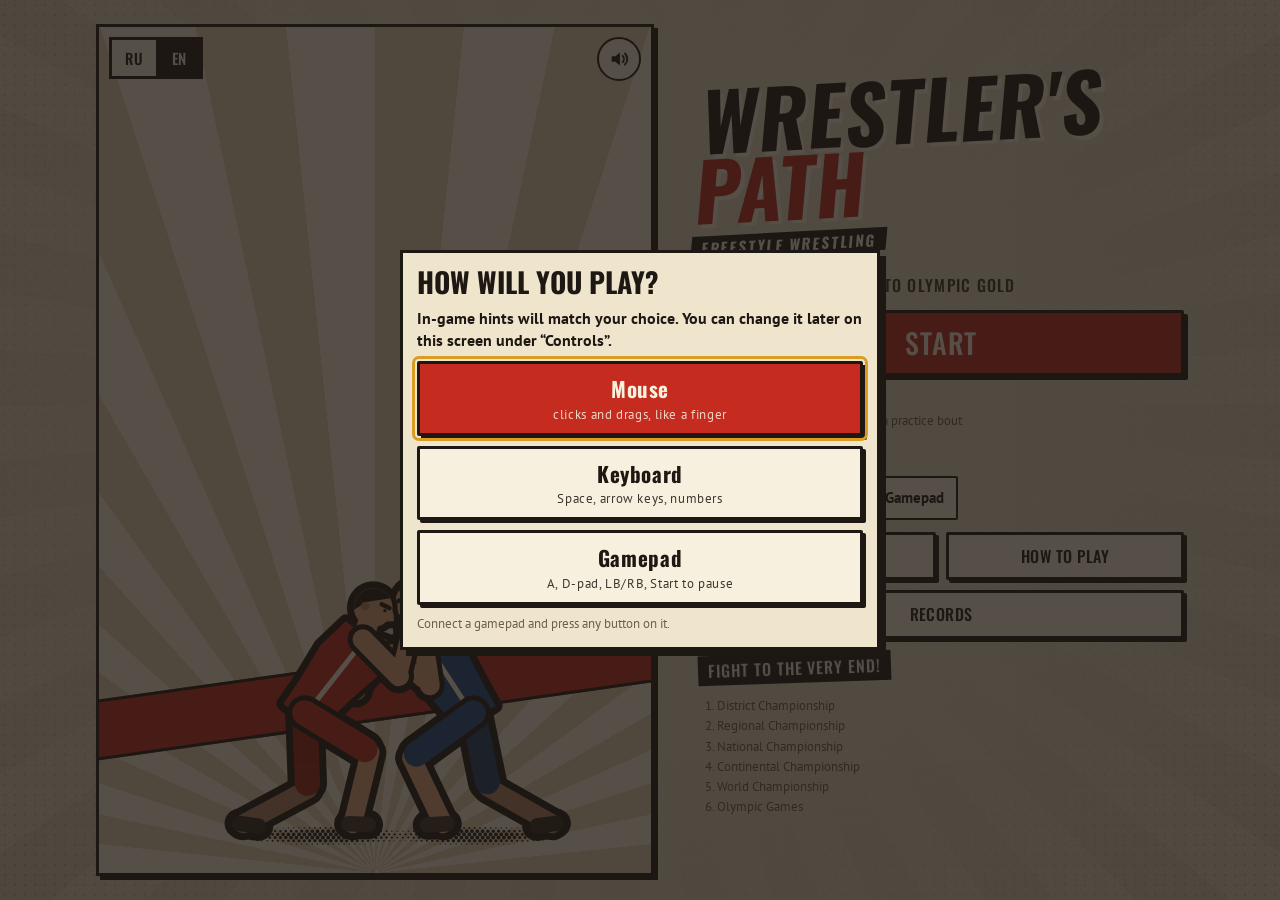
==== commit ba051e03: "Update site: 1.0.2, water at the canteen, rewarded ads only Co-Authored-By: Claude Opus 5.5 <noreply" ====
--- a/index.html
+++ b/index.html
@@ -4,7 +4,7 @@
     <meta charset="UTF-8" />
     <meta name="viewport" content="width=device-width, initial-scale=1, maximum-scale=1, viewport-fit=cover" />
     <title>Путь борца</title>
-    <script type="module" crossorigin src="./assets/index-CWHpo-TM.js"></script>
+    <script type="module" crossorigin src="./assets/index-DDjcgVGx.js"></script>
     <link rel="stylesheet" crossorigin href="./assets/index-BBVAO3Oo.css">
   </head>
   <body>
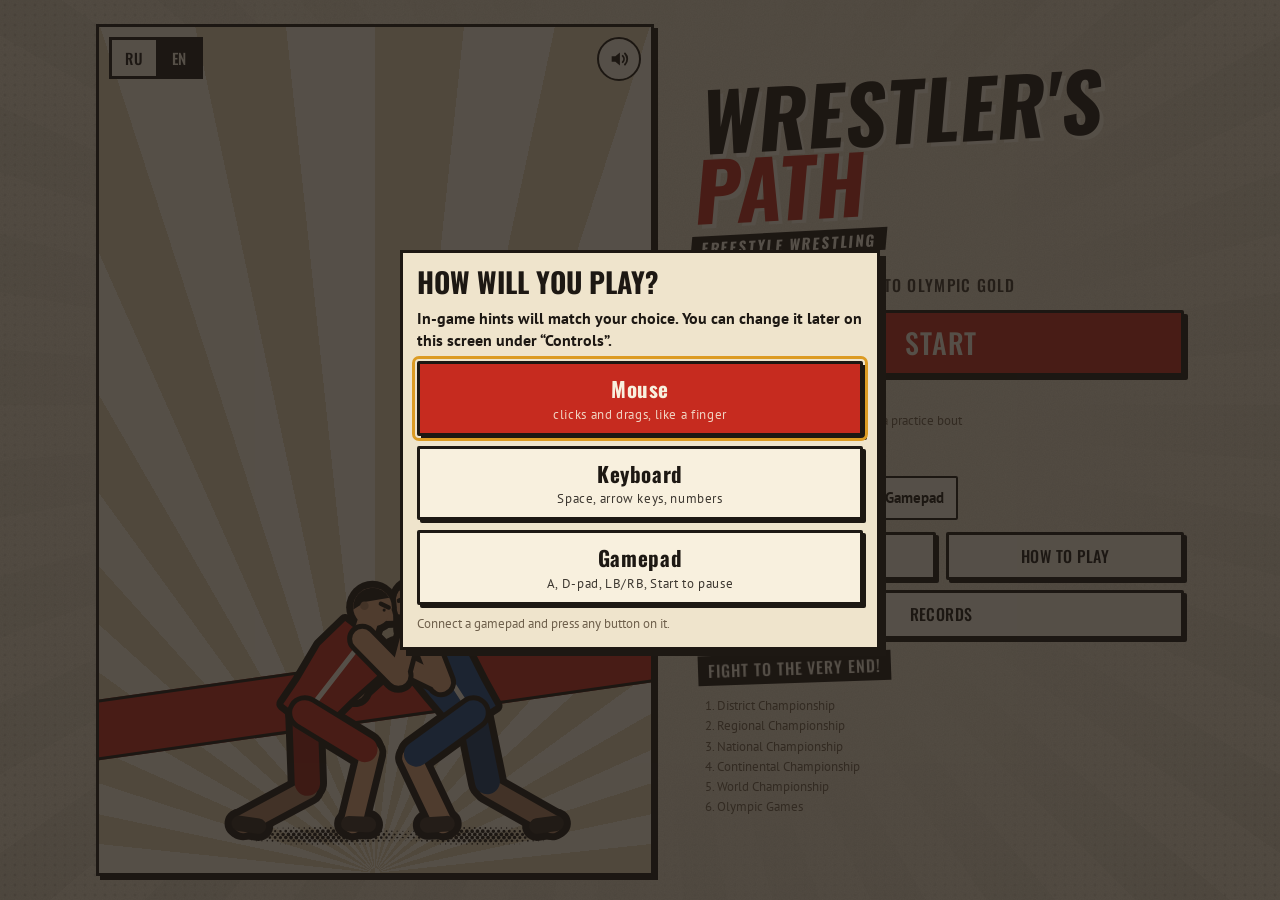
==== commit 05bb7fbf: "Update site: 1.0.3, one-episode training bout Co-Authored-By: Claude Opus 5.5 <noreply@anthropic.com" ====
--- a/index.html
+++ b/index.html
@@ -4,7 +4,7 @@
     <meta charset="UTF-8" />
     <meta name="viewport" content="width=device-width, initial-scale=1, maximum-scale=1, viewport-fit=cover" />
     <title>Путь борца</title>
-    <script type="module" crossorigin src="./assets/index-DDjcgVGx.js"></script>
+    <script type="module" crossorigin src="./assets/index-DyothDJ6.js"></script>
     <link rel="stylesheet" crossorigin href="./assets/index-BBVAO3Oo.css">
   </head>
   <body>
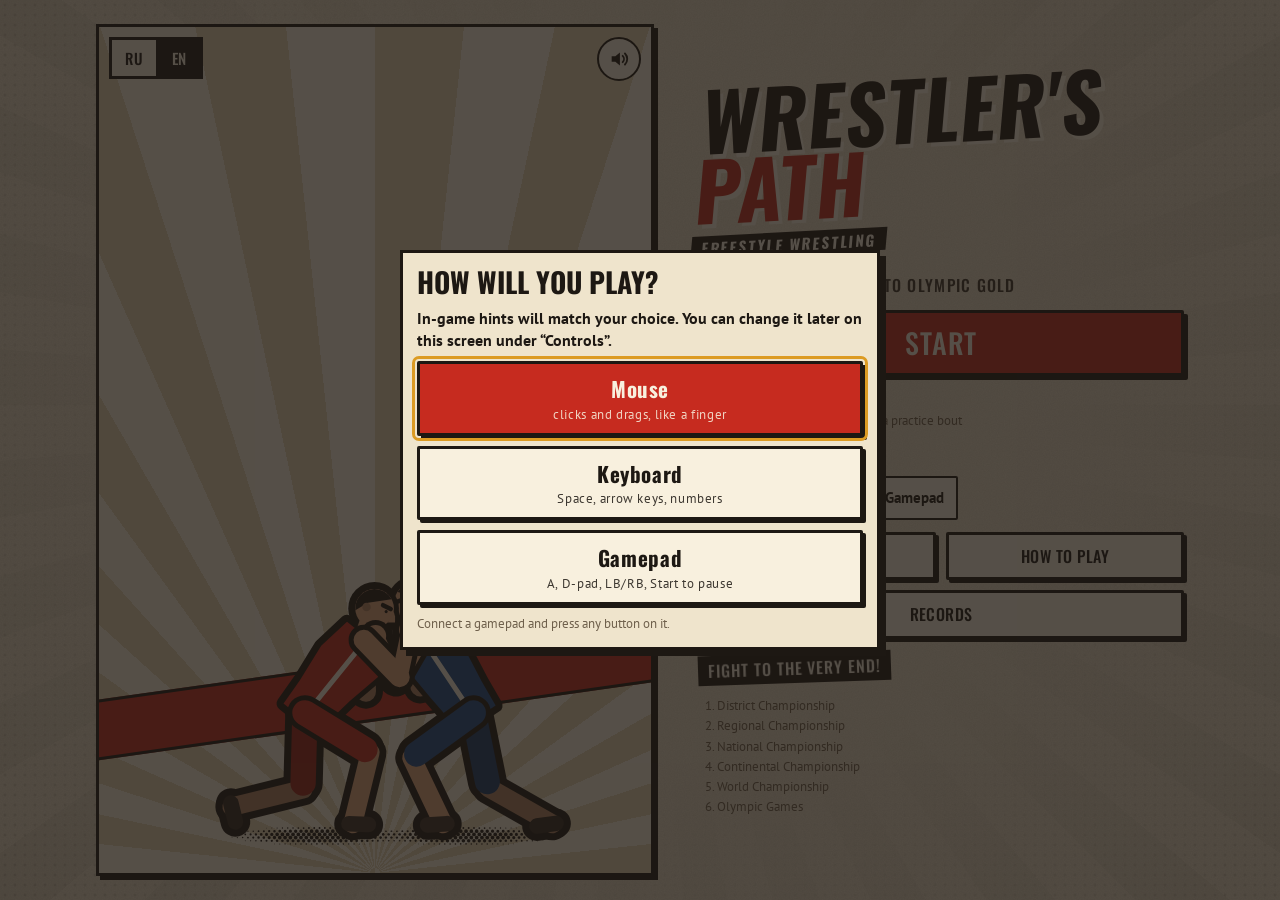
==== commit 63b4eee4: "Update site: 1.0.4 Co-Authored-By: Claude Opus 5.5 <noreply@anthropic.com> Claude-Session: https://c" ====
--- a/index.html
+++ b/index.html
@@ -4,7 +4,7 @@
     <meta charset="UTF-8" />
     <meta name="viewport" content="width=device-width, initial-scale=1, maximum-scale=1, viewport-fit=cover" />
     <title>Путь борца</title>
-    <script type="module" crossorigin src="./assets/index-DyothDJ6.js"></script>
+    <script type="module" crossorigin src="./assets/index-BUXdWwme.js"></script>
     <link rel="stylesheet" crossorigin href="./assets/index-BBVAO3Oo.css">
   </head>
   <body>
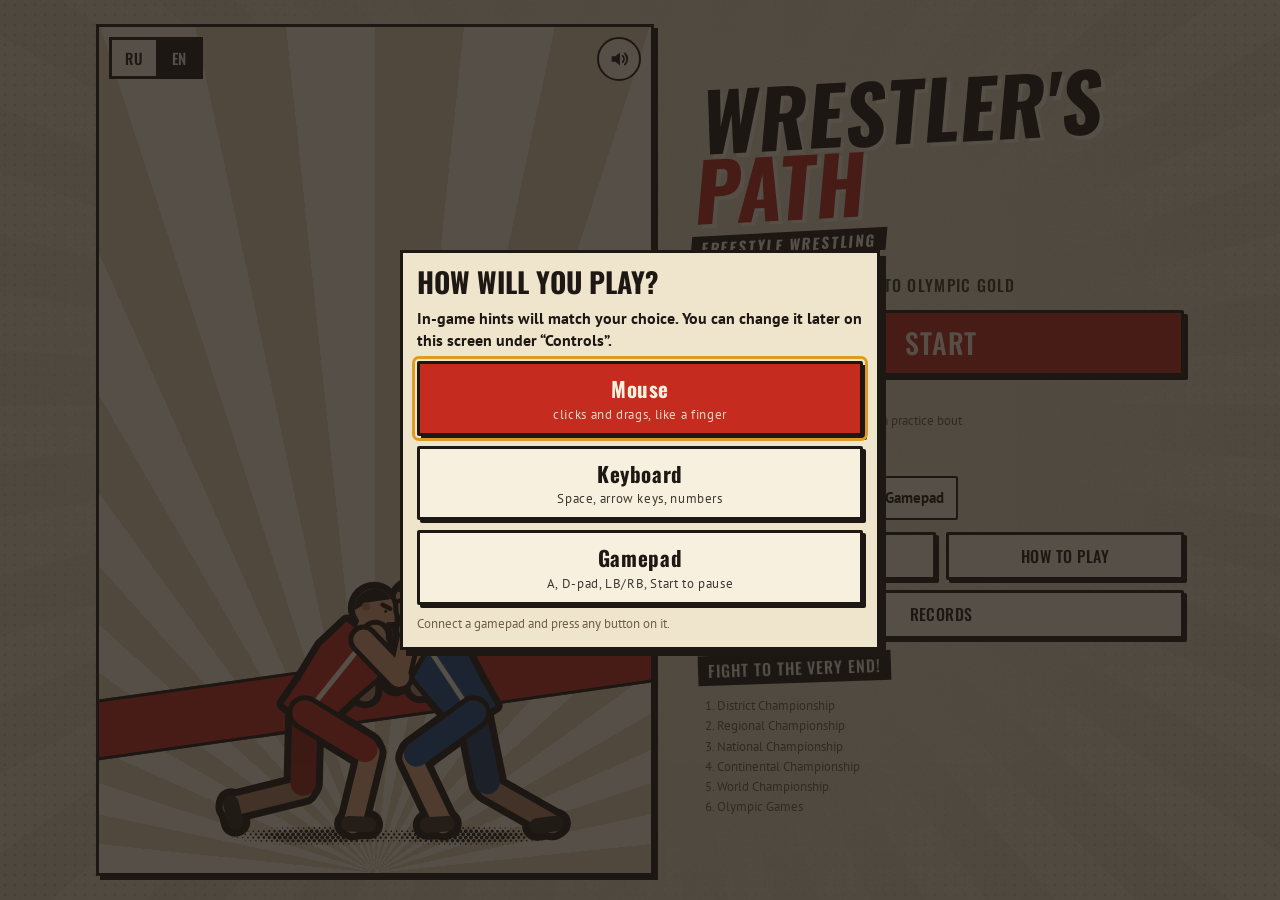
==== commit d6fb2b9e: "Add King of the Mat preview at /arcade/; Wrestler's Path pair-mechanic fix Co-Authored-By: Claude Op" ====
--- a/index.html
+++ b/index.html
@@ -4,8 +4,8 @@
     <meta charset="UTF-8" />
     <meta name="viewport" content="width=device-width, initial-scale=1, maximum-scale=1, viewport-fit=cover" />
     <title>Путь борца</title>
-    <script type="module" crossorigin src="./assets/index-BUXdWwme.js"></script>
-    <link rel="stylesheet" crossorigin href="./assets/index-BBVAO3Oo.css">
+    <script type="module" crossorigin src="./assets/index-CW-YgMg6.js"></script>
+    <link rel="stylesheet" crossorigin href="./assets/index-DpqVEMQb.css">
   </head>
   <body>
     <!-- Пока грузятся скрипты и SDK площадки — не пустой экран. -->
--- a/assets/index-DpqVEMQb.css
+++ b/assets/index-DpqVEMQb.css
@@ -0,0 +1 @@
+:root{--lightningcss-light:initial;--lightningcss-dark: ;color-scheme:light;--paper:#efe4cc;--paper-2:#e4d4b2;--paper-3:#f8f0de;--ink:#1d1813;--ink-soft:#3b332a;--muted:#6f604c;--red:#c62b1f;--red-deep:#8f1d15;--blue:#1e4a86;--blue-deep:#13325e;--ochre:#dc9b23;--good:#2c7a4b;--warn:#b8700c;--bad:#c62b1f;--red-ink:#a8241a;--good-ink:#23663e;--warn-ink:#8a5300;--red-corner:#c62b1f;--blue-corner:#1e4a86;--font-display:"Oswald", "Arial Narrow", "Roboto Condensed", sans-serif;--font-body:"PT Sans", "Trebuchet MS", system-ui, sans-serif;--font-serif:"PT Serif", Georgia, "Times New Roman", serif;--border:3px solid var(--ink);--shadow:4px 4px 0 var(--ink);--shadow-sm:3px 3px 0 var(--ink);--grain:url("data:image/svg+xml,%3Csvg xmlns='http://www.w3.org/2000/svg' width='180' height='180'%3E%3Cfilter id='n'%3E%3CfeTurbulence type='fractalNoise' baseFrequency='0.85' numOctaves='3' stitchTiles='stitch'/%3E%3CfeColorMatrix values='0 0 0 0 0.11 0 0 0 0 0.09 0 0 0 0 0.07 0 0 0 0.13 0'/%3E%3C/filter%3E%3Crect width='100%25' height='100%25' filter='url(%23n)'/%3E%3C/svg%3E");--halftone:radial-gradient(var(--ink) .9px, transparent 1.5px);--fs-12:.75rem;--fs-13:.8125rem;--fs-15:.9375rem;--fs-16:1rem;--fs-17:1.0625rem;--fs-21:1.3125rem;--fs-28:1.75rem;--fs-44:2.75rem;--step--1:var(--fs-13);--step-0:var(--fs-16);--step-1:var(--fs-21);--step-2:var(--fs-28);--step-3:var(--fs-44);padding-top:env(safe-area-inset-top,0px);padding-bottom:env(safe-area-inset-bottom,0px)}*{box-sizing:border-box}[hidden]{display:none!important}html,body{overscroll-behavior:none;height:100%;overflow:hidden}body{background-color:var(--paper);background-image:var(--grain);color:var(--ink);font-family:var(--font-body);font-size:var(--step-0);-webkit-tap-highlight-color:transparent;touch-action:manipulation;-webkit-user-select:none;user-select:none;-webkit-touch-callout:none;margin:0;line-height:1.4}input,textarea{-webkit-user-select:text;user-select:text}#app{overscroll-behavior:contain;-webkit-overflow-scrolling:touch;flex-direction:column;height:100%;display:flex;overflow:hidden auto}.screen{flex-direction:column;flex:1 0 auto;gap:14px;width:100%;max-width:34rem;margin:0 auto;padding-block:14px 28px;padding-inline:16px;display:flex}h1,h2,h3{font-family:var(--font-display);text-transform:uppercase;text-wrap:balance;letter-spacing:.01em;margin:0;font-weight:700}p{margin:0}button{font:inherit;color:inherit}button:focus-visible,input:focus-visible{outline:3px solid var(--ochre);outline-offset:2px}.label{font-family:var(--font-display);font-size:var(--step--1);letter-spacing:.1em;text-transform:uppercase;color:var(--ink);text-wrap:balance}.muted,.hint{color:var(--muted);font-size:var(--step--1)}.panel{background:var(--paper-3);border:var(--border);box-shadow:var(--shadow);border-radius:2px;flex-direction:column;gap:10px;padding:14px;display:flex}.row{flex-wrap:wrap;gap:10px;display:flex}.btn{appearance:none;border:var(--border);background:var(--paper-3);box-shadow:var(--shadow-sm);min-height:54px;font-family:var(--font-display);font-size:var(--step-1);text-transform:uppercase;letter-spacing:.03em;cursor:pointer;border-radius:2px;padding:10px 18px;transition:transform 80ms,box-shadow 80ms}.btn-primary{background:var(--red);color:var(--paper-3)}.btn-danger{background:var(--ink);color:var(--paper-3)}.btn:active,.action:active:not(:disabled),.plan:active,.choice:active,.tech-card:active:not(:disabled),.move:active{box-shadow:0 0 0 var(--ink);transform:translate(3px,3px)}.link{appearance:none;color:var(--ink);text-decoration:underline;-webkit-text-decoration-color:var(--red);text-decoration-color:var(--red);text-underline-offset:3px;cursor:pointer;font-weight:700;font-size:inherit;background:0 0;border:0;padding:0 2px;text-decoration-thickness:2px}.icon-btn{appearance:none;border:2px solid var(--ink);background:var(--paper-3);cursor:pointer;border-radius:50%;flex:none;place-items:center;width:40px;height:40px;display:grid}.title-screen{gap:16px;position:relative;overflow:hidden}.poster-hero{border-bottom:var(--border);background:repeating-conic-gradient(from -90deg at 50% 100%, var(--paper-3) 0deg 6deg, var(--paper-2) 6deg 12deg);margin-inline:-16px;padding:18px 16px 22px;position:relative;overflow:hidden}.poster-hero:after{content:"";background:var(--red);border-block:var(--border);z-index:0;height:54px;position:absolute;inset:auto -20% 18%;transform:rotate(-8deg)}.hero-canvas{z-index:1;width:100%;height:210px;display:block;position:relative}.game-title{z-index:2;color:var(--ink);transform-origin:0;text-shadow:4px 4px 0 var(--paper-3);margin-top:-36px;font-size:clamp(3.2rem,17vw,5rem);line-height:.88;position:relative;transform:skew(-8deg)rotate(-3deg)}.game-title span{color:var(--red)}.title-sub{font-family:var(--font-display);text-transform:uppercase;letter-spacing:.08em;color:var(--ink-soft)}.slogan{font-family:var(--font-display);text-transform:uppercase;background:var(--ink);color:var(--paper-3);letter-spacing:.06em;align-self:flex-start;padding:4px 10px;transform:rotate(-2deg)}.continue-name{font-family:var(--font-display);text-transform:uppercase;font-size:var(--step-2);line-height:1.05}.new-career{gap:14px}.field{border:0;flex-direction:column;gap:8px;min-width:0;margin:0;padding:0;display:flex}.field-label{padding:0;font-weight:700}.field input:not([type]),.field input[type=text]{border:var(--border);min-height:50px;color:var(--ink);font:inherit;font-size:var(--fs-17);background:#fffaf0;border-radius:2px;padding:0 12px}.chips{flex-wrap:wrap;gap:8px;display:flex}.chip input{opacity:0;pointer-events:none;position:absolute}.chip span,.chip-btn{border:2px solid var(--ink);background:var(--paper-3);cursor:pointer;min-height:40px;font-size:var(--fs-15);border-radius:2px;align-items:center;padding:0 12px;font-weight:700;display:inline-flex}.chip input:checked+span,.chip-btn.on{background:var(--ink);color:var(--paper-3)}.chip input:focus-visible+span{outline:3px solid var(--ochre);outline-offset:2px}.look-editor{gap:12px;display:grid}.look-preview{border:var(--border);width:100%;height:clamp(220px,32dvh,260px);box-shadow:var(--shadow-sm);background:var(--paper-2);display:block}.look-rows{gap:10px;display:grid}.look-label{font-family:var(--font-display);font-size:var(--step--1);text-transform:uppercase;letter-spacing:.04em;color:var(--muted);margin-bottom:4px;display:block}.look-choices{flex-wrap:wrap;gap:6px;display:flex}.look-choices .chip-btn{min-height:34px;font-size:var(--fs-13);padding:0 9px}.swatch{border:3px solid var(--ink);background:var(--swatch);cursor:pointer;border-radius:50%;width:32px;height:32px}.swatch[aria-pressed=true]{box-shadow:0 0 0 3px var(--paper-3), 0 0 0 6px var(--red)}.swatch:focus-visible,.look-choices .chip-btn:focus-visible{outline:3px solid var(--ochre);outline-offset:3px}.mirror-btn{width:100%;margin-top:8px}.confirm{flex-direction:column;gap:10px;display:flex}.ladder-preview{color:var(--muted);font-size:var(--step--1);gap:2px;margin:0;padding:0 0 0 1.4em;display:grid}.topbar{justify-content:space-between;align-items:flex-end;gap:12px;display:flex}.who-name{font-family:var(--font-display);text-transform:uppercase;font-size:var(--step-2);overflow-wrap:anywhere;line-height:1}.who-title{font-size:var(--fs-12);color:var(--red-ink);text-wrap:balance;font-weight:700;line-height:1.2}.tricky-note{border:2px solid var(--red);background:var(--paper-3);color:var(--red-ink);font-size:var(--fs-13);align-items:flex-start;gap:6px;margin:0;padding:6px 8px;font-weight:700;line-height:1.25;display:flex}.tricky-note .ico,.tricky-note svg{flex:none;margin-top:1px}.new-title{text-align:center;font-family:var(--font-display);text-transform:uppercase;letter-spacing:.04em;color:var(--ink-soft);text-wrap:balance;margin:0}.new-title b{color:var(--red)}.clock{text-align:right;font-variant-numeric:tabular-nums;align-items:flex-end;gap:10px;display:flex}.clock-day{color:var(--muted);font-size:var(--step--1)}.clock-time{font-family:var(--font-display);font-size:var(--step-2);line-height:1}.event{border:var(--border);box-shadow:var(--shadow);background:var(--red);color:var(--paper-3);border-radius:2px;flex-direction:column;gap:6px;padding:14px;display:flex;position:relative;overflow:hidden}.event:before{content:"";background-image:var(--halftone);opacity:.25;pointer-events:none;background-size:7px 7px;width:46%;position:absolute;inset:0 0 0 auto;-webkit-mask-image:linear-gradient(90deg,#0000,#000);mask-image:linear-gradient(90deg,#0000,#000)}.event>*{z-index:1;position:relative}.event-today{background:var(--ink)}.event .label{color:var(--paper-3)}.event-head{justify-content:space-between;align-items:center;gap:10px;display:flex}.event-title{font-family:var(--font-display);text-transform:uppercase;font-size:var(--step-1);line-height:1.1}.event-sub{font-size:var(--step--1)}.event .link{color:var(--paper-3)}.event .btn{margin-top:6px}.event .btn-primary{background:var(--ochre);color:var(--ink)}.event .chip-btn{color:var(--ink)}.event .chip-btn.on{background:var(--paper-3);color:var(--ink);border-color:var(--paper-3)}.ladder{gap:4px;display:inline-flex}.ladder i{border:2px solid var(--paper-3);width:11px;height:11px;transform:rotate(45deg)}.ladder i.done{background:var(--ochre);border-color:var(--ochre)}.ladder i.now{background:var(--paper-3)}.meter-row{grid-template-columns:7.2rem 1fr 2.4rem;align-items:center;gap:10px;display:grid}.meter-label{font-size:var(--fs-15);font-weight:700}.meter-value{text-align:right;font-family:var(--font-display);font-variant-numeric:tabular-nums;font-size:var(--fs-17)}.bar{border:2px solid var(--ink);background:var(--paper-2);height:14px;display:block;overflow:hidden}.bar-fill{background:repeating-linear-gradient(-45deg, var(--ink) 0 5px, var(--ink-soft) 5px 9px);height:100%;transition:width .4s ease-out;display:block}.bar-energy .bar-fill{background:repeating-linear-gradient(-45deg, var(--ochre) 0 5px, #c4861a 5px 9px)}.bar-low .bar-fill,.bar-mine .bar-fill{background:repeating-linear-gradient(-45deg, var(--red) 0 5px, var(--red-deep) 5px 9px)}.bar-theirs .bar-fill{background:repeating-linear-gradient(-45deg, var(--blue) 0 5px, var(--blue-deep) 5px 9px)}.bar-gas{border-color:var(--ink);height:10px}.bar-gas .bar-fill{background:var(--paper-3)}.weight-row{flex-wrap:wrap;align-items:center;gap:8px;padding-block:4px;display:flex}.weight-row>div{margin-right:auto}.weight-value{font-family:var(--font-display);font-size:var(--step-2);font-variant-numeric:tabular-nums;line-height:1.05}.weight-value small{font-size:var(--step--1);color:var(--muted)}.tag{font-family:var(--font-display);font-size:var(--step--1);text-transform:uppercase;letter-spacing:.04em;border:2px solid;border-radius:2px;padding:3px 9px;display:inline-block;transform:rotate(-2deg)}.tag-good{color:var(--good-ink)}.tag-warn{color:var(--warn-ink)}.tag-bad{color:var(--red-ink)}.warning{color:var(--red-ink);font-size:var(--step--1);font-weight:700}.note{font-size:var(--step--1);border-left:4px solid var(--ink);padding-left:10px;font-weight:700}.confirm-box{background:var(--paper-3);color:var(--ink);border:var(--border);box-shadow:var(--shadow-sm);gap:10px;margin-top:10px;padding:12px;display:grid}.confirm-box p{font-size:var(--step-0);text-transform:none;letter-spacing:0}.confirm-actions{gap:8px;display:grid}.confirm-actions .btn{min-height:48px;font-size:var(--step-0)}.arsenal-row{grid-template-columns:7.2rem 1fr;align-items:start;gap:10px;display:grid}.arsenal-chips{flex-wrap:wrap;gap:6px;min-width:0;display:flex}.chip-mini{font-size:var(--fs-12);border:1.5px solid var(--ink);background:var(--paper);padding:2px 7px}.chip-mini b{color:var(--red-ink)}.chip-mini b.chip-def,.arsenal-legend .chip-def{color:var(--blue)}.arsenal-legend{font-size:var(--fs-12);text-transform:none;letter-spacing:0;font-weight:400;display:block}.arsenal-legend b{color:var(--red-ink)}.actions-wrap{flex-direction:column;gap:8px;display:flex}.actions{grid-template-columns:repeat(2,minmax(0,1fr));gap:12px;display:grid}.action{appearance:none;text-align:left;border:var(--border);background:var(--paper-3);min-height:92px;box-shadow:var(--shadow-sm);cursor:pointer;border-radius:2px;flex-direction:column;gap:3px;padding:10px 12px;transition:transform 80ms,box-shadow 80ms;display:flex}.action:disabled{cursor:default;box-shadow:none;background:var(--paper-2);color:var(--ink-soft);border-style:dashed}.action:disabled .fx{filter:grayscale()}.action-title{font-family:var(--font-display);text-transform:uppercase;font-size:var(--fs-17);line-height:1.1}.action-train .action-title:after{content:" · игра";font-family:var(--font-body);text-transform:none;font-size:var(--step--1);color:var(--red-ink)}:lang(en) .action-train .action-title:after{content:" · mini‑game"}:lang(en) .corner-coach:before{content:"C"}.action-cost{font-size:var(--step--1);color:var(--muted);font-variant-numeric:tabular-nums}.action-effect{font-size:var(--step--1);color:var(--red-ink);font-weight:700}.action-sleep{background:var(--ink);min-height:62px;color:var(--paper-3);grid-column:1/-1}.action-sleep .action-cost{color:var(--paper-2)}.log{font-size:var(--step--1);color:var(--muted);flex-direction:column;gap:4px;display:flex}.log .log-new{color:var(--ink)}.hub-foot{justify-content:space-between;align-items:center;gap:12px;margin-top:auto;display:flex}.flash{border:var(--border);border-left:10px solid var(--red);background:var(--paper-3);padding:10px 12px;font-weight:700}.day-event{padding-top:0;overflow:hidden}.day-event>.label{background:var(--red);color:var(--paper-3);margin-inline:-14px;padding:6px 14px}.day-event-title{font-size:var(--step-1);line-height:1.1}.choices{gap:10px;display:grid}.choice{appearance:none;text-align:left;border:var(--border);background:var(--paper);box-shadow:var(--shadow-sm);cursor:pointer;border-radius:2px;flex-direction:column;gap:2px;min-height:56px;padding:10px 12px;transition:transform 80ms,box-shadow 80ms;display:flex}.choice-label{text-wrap:balance;font-weight:700}.choice-effect{font-size:var(--step--1);color:var(--red-ink)}.choice:disabled{cursor:default;opacity:.55;box-shadow:none}.choice:disabled .choice-effect{color:var(--muted)}.day-event-later{font-size:var(--step--1);justify-content:space-between;align-items:baseline;gap:12px;margin-top:10px;display:flex}.day-event-later .link{flex:none}.day-event.day-event-mini{justify-content:space-between;align-items:center;gap:12px;padding:8px 14px;display:flex}.day-event-mini .label{background:var(--red);color:var(--paper-3);margin:0 6px 0 0;padding:2px 6px;display:inline}.coach-plan{flex-direction:column;gap:6px;display:flex}.coach-plan .muted{font-size:var(--step--1);margin:0}.plans{flex-direction:column;gap:8px;display:flex}.plan-grid{grid-template-columns:repeat(3,minmax(0,1fr));gap:10px;display:grid}.plan{appearance:none;border:var(--border);background:var(--paper-3);box-shadow:var(--shadow-sm);text-align:left;cursor:pointer;border-radius:2px;flex-direction:column;gap:4px;min-height:96px;padding:10px;transition:transform 80ms,box-shadow 80ms;display:flex}.plan-suggested{background:var(--ochre)}.plan-title{font-family:var(--font-display);text-transform:uppercase;font-size:var(--fs-16);line-height:1.05}.plan-hint{font-size:var(--fs-12);color:var(--ink-soft);line-height:1.25}.plan-tag{font-family:var(--font-display);font-size:var(--fs-12);text-transform:uppercase;letter-spacing:.05em;background:var(--ink);color:var(--paper-3);align-self:flex-start;margin-top:auto;padding:1px 6px}.plan-wrap{display:flex;position:relative}.plan-wrap .plan{flex:1;padding-right:30px}.plan-custom{background:#e8eef7}.plan-pencil{appearance:none;border:2px solid var(--ink);background:var(--paper-3);width:28px;height:28px;font-size:var(--fs-15);cursor:pointer;border-radius:2px;line-height:1;position:absolute;top:6px;right:6px}.plan-add{box-shadow:none;background:0 0;border-style:dashed;justify-content:center}.plan-add .plan-title{color:var(--red-ink)}.plan-steps{gap:6px;margin:0;padding:0;list-style:none;display:grid}.plan-step{border:2px solid var(--ink);background:var(--paper-3);grid-template-columns:auto 1fr auto;align-items:center;gap:8px;padding:6px 8px;display:grid}.plan-step-bad{border-color:var(--bad);background:#f6dcd6}.step-time{font-family:var(--font-display);font-size:var(--fs-13);color:var(--muted);min-width:2.6em}.step-main{flex-direction:column;gap:2px;min-width:0;display:flex}.step-main .fx{font-size:var(--fs-12)}.step-problem{font-size:var(--fs-12);color:var(--red-ink);font-weight:700}.step-btn{appearance:none;border:2px solid var(--ink);background:var(--paper);width:30px;height:30px;font-size:var(--fs-12);cursor:pointer;border-radius:2px}.step-btn:disabled{opacity:.35;cursor:default}.step-del{color:var(--red-ink);font-weight:700}.plan-empty{border:2px dashed var(--muted);color:var(--muted);text-align:center;font-size:var(--step--1);padding:10px}.plan-outline{font-size:var(--step--1);color:var(--ink-soft)}.plan-outline:empty{display:none}.plan-palette{grid-template-columns:repeat(2,minmax(0,1fr));gap:8px;display:grid}.palette-btn{appearance:none;text-align:left;border:var(--border);background:var(--paper-3);box-shadow:var(--shadow-sm);cursor:pointer;font:inherit;border-radius:2px;flex-direction:column;gap:2px;padding:8px 10px;transition:transform 80ms,box-shadow 80ms;display:flex}.palette-btn b{font-family:var(--font-display);text-transform:uppercase;font-weight:500}.palette-btn span{font-size:var(--fs-12);color:var(--muted)}.palette-btn:active:not(:disabled){box-shadow:0 0 0 var(--ink);transform:translate(3px,3px)}.palette-btn:disabled{opacity:.45;box-shadow:none;cursor:default}.day-skipped{color:var(--red-ink);font-size:var(--step--1);margin:0;padding-left:18px}.training{gap:12px}.rules{font-size:var(--fs-17)}.back-link{align-self:center;padding:8px}.mg-progress{font-family:var(--font-display);text-transform:uppercase;letter-spacing:.04em;color:var(--red-ink)}.mg-stage{flex-direction:column;gap:10px;min-height:300px;display:flex}.mg-pause{border:var(--border);background-color:var(--paper-2);background-image:var(--halftone);min-height:260px;font-family:var(--font-display);text-transform:uppercase;font-size:var(--step-1);text-align:center;background-size:8px 8px;flex:1;place-items:center;padding:12px;display:grid}.mg-feedback{text-align:center;min-height:1.5em;font-family:var(--font-display);text-transform:uppercase;font-size:var(--fs-17)}.mg-feedback.good{color:var(--good-ink)}.mg-feedback.ok{color:var(--warn-ink)}.mg-feedback.bad{color:var(--red-ink)}.multiplier{font-family:var(--font-display);font-size:var(--step-3);color:var(--paper-3);background:var(--red);border:var(--border);box-shadow:var(--shadow);align-self:flex-start;padding:4px 14px;line-height:1;transform:rotate(-3deg)}.gains{border:var(--border);background:var(--paper-3);box-shadow:var(--shadow-sm);margin:0;padding:0;list-style:none;display:grid}.gains li{font-variant-numeric:tabular-nums;justify-content:space-between;gap:12px;padding:10px 12px;display:flex}.gains li b{white-space:nowrap}.gains li>span{text-wrap:balance}.gains li+li{border-top:1.5px dashed var(--ink)}.tech-grid,.tech-list{grid-template-columns:repeat(2,minmax(0,1fr));gap:10px;display:grid}.tech-card{appearance:none;text-align:left;border:var(--border);background:var(--paper-3);box-shadow:var(--shadow-sm);cursor:pointer;border-radius:2px;flex-direction:column;gap:4px;min-height:86px;padding:10px;transition:transform 80ms,box-shadow 80ms;display:flex}.tech-card:disabled{cursor:default}.tech-grid .tech-card:disabled{opacity:.6}.tech-top{justify-content:space-between;align-items:baseline;gap:6px;display:flex}.tech-title{font-family:var(--font-display);text-transform:uppercase;font-size:var(--fs-15);line-height:1.1}.tech-points{font-family:var(--font-display);font-size:var(--step--1);color:var(--paper-3);background:var(--red);white-space:nowrap;padding:0 5px}.tech-mech,.tech-note{font-size:var(--fs-12);color:var(--muted)}.tech-mastery{border:1.5px solid var(--ink);background:var(--paper-2);height:8px;margin-top:auto;overflow:hidden}.tech-mastery span{background:repeating-linear-gradient(-45deg, var(--red) 0 4px, var(--red-deep) 4px 7px);height:100%;display:block}.tech-new{background:#fff6dc}.tech-new .tech-note{color:var(--good-ink);font-weight:700}.tech-locked{opacity:.5;box-shadow:none}.tech-list .tech-card{cursor:default;min-height:0}.tech-list .tech-locked{opacity:1;box-shadow:var(--shadow-sm)}.tech-modes{gap:6px;margin-top:2px;display:grid}.tech-mode{appearance:none;font:inherit;color:inherit;text-align:left;border:2px solid var(--ink);background:var(--paper);box-shadow:2px 2px 0 var(--ink);cursor:pointer;border-radius:2px;flex-direction:column;gap:3px;min-height:44px;padding:6px 8px;transition:transform 80ms,box-shadow 80ms;display:flex}.tech-mode:active:not(:disabled){box-shadow:0 0 0 var(--ink);transform:translate(2px,2px)}.tech-mode:disabled{cursor:default;opacity:.55;box-shadow:none}.tech-mode-name{font-weight:700;font-size:var(--fs-12);text-wrap:balance;line-height:1.15}.tech-mech{text-wrap:balance}.tech-mode .tech-mastery{margin-top:2px}.tech-mode[data-mode=defense] .tech-mastery span{background:repeating-linear-gradient(-45deg, var(--blue) 0 4px, var(--blue-deep) 4px 7px)}.tech-rust{color:var(--red-ink);font-style:normal;font-weight:700}.tap-pad{appearance:none;border:var(--border);background:var(--red);min-height:120px;color:var(--paper-3);font-family:var(--font-display);text-transform:uppercase;letter-spacing:.03em;cursor:pointer;-webkit-user-select:none;user-select:none;-webkit-touch-callout:none;touch-action:none;box-shadow:var(--shadow);border-radius:2px;font-size:2.1rem;transition:transform 60ms,box-shadow 60ms}.tap-pad:active{box-shadow:1px 1px 0 var(--ink);transform:translate(3px,3px)}.tap-pad-wait,.tap-pad-wait:active{background:var(--paper-2);color:var(--ink-soft);box-shadow:none;cursor:default;transform:none}.tap-pad-timing{background:var(--paper-3);color:var(--red-ink);flex-direction:column;justify-content:center;align-items:center;gap:4px;display:flex}.tap-pad small{font-family:var(--font-body);font-size:var(--step--1);text-transform:none;letter-spacing:0;color:var(--muted)}.handoff{border:var(--border);min-height:172px;box-shadow:var(--shadow);text-align:center;color:var(--paper-3);background-size:8px 8px;flex-direction:column;justify-content:center;align-items:center;gap:6px;padding:12px;display:flex}.handoff-mine{background-color:var(--red)}.handoff-theirs{background-color:var(--blue)}.handoff-title{font-family:var(--font-display);font-size:var(--step-2);text-transform:uppercase;text-wrap:balance;transform:skew(-8deg)}.handoff-sub{opacity:.9;text-wrap:balance;font-weight:700}.position{border:var(--border);min-height:172px;box-shadow:var(--shadow);background:var(--paper-3);flex-direction:column;justify-content:center;gap:12px;padding:14px 12px;display:flex}.position-head{font-family:var(--font-display);text-transform:uppercase;justify-content:space-between;align-items:baseline;gap:12px;display:flex}.position-head b{min-width:0;font-size:var(--step-1);white-space:nowrap;text-overflow:ellipsis;font-weight:500;overflow:hidden}.position-head b:first-child{color:var(--red-ink);flex-shrink:0}.position-head b:last-child{color:var(--blue)}.position-track{border:var(--border);background:var(--blue);height:26px;position:relative}.position-me{background:var(--red);border-right:3px solid var(--ink);position:absolute;inset:0 auto 0 0}.position-track i{background:var(--ink);width:6px;box-shadow:0 0 0 2px var(--paper-3);margin-left:-3px;position:absolute;top:-10px;bottom:-10px}.position-why{text-align:center;text-wrap:balance;margin:0;font-weight:700}.mech-hint{color:var(--muted);font-size:var(--step--1);text-align:center}.tug{border:var(--border);background:var(--blue);height:26px;position:relative;overflow:hidden}.tug-fill{background:repeating-linear-gradient(-45deg, var(--red) 0 8px, var(--red-deep) 8px 13px);width:50%;position:absolute;inset:0 auto 0 0}.tug-mid{background:var(--ink);width:4px;margin-left:-2px;position:absolute;top:0;bottom:0;left:50%}.tug-labels{font-family:var(--font-display);text-transform:uppercase;font-size:var(--step--1);justify-content:space-between;margin-top:-6px;display:flex}.tug-labels span:first-child{color:var(--red-ink)}.tug-labels span:last-child{color:var(--blue)}.timing{border:var(--border);background:var(--paper-2);height:44px;position:relative;overflow:hidden}.timing-zone{background:var(--ochre);justify-content:center;display:flex;position:absolute;top:0;bottom:0}.timing-perfect{background:var(--paper-3);width:30%;height:100%}.timing-marker{background:var(--red);border-inline:2px solid var(--ink);width:7px;margin-left:-3.5px;position:absolute;top:-2px;bottom:-2px;left:0}.react-target{appearance:none;aspect-ratio:1;border:4px solid var(--ink);background-color:var(--paper-2);background-image:var(--halftone);width:min(100%,220px);color:var(--ink-soft);font-family:var(--font-display);font-size:var(--fs-28);text-transform:uppercase;cursor:pointer;touch-action:none;-webkit-user-select:none;user-select:none;box-shadow:var(--shadow);background-size:8px 8px;border-radius:50%;align-self:center}.react-target.lit{background:var(--red);color:var(--paper-3);box-shadow:0 0 0 10px var(--ochre), var(--shadow)}.pair{grid-template-columns:repeat(2,minmax(0,1fr));gap:12px;display:grid}.pair .pair-target{width:100%;max-width:180px;font-size:var(--fs-17);justify-self:center}.pair-target.held{filter:brightness(.9);transform:scale(.95)}.beats{grid-template-columns:repeat(auto-fit,minmax(38px,1fr));gap:6px;display:grid}.beat{isolation:isolate;height:50px;font-size:var(--fs-13);border:var(--border);background:var(--paper-3);font-family:var(--font-display);text-transform:uppercase;place-items:center;transition:transform 80ms;display:grid;position:relative}.beat:before{content:"";z-index:-1;height:calc(var(--fill,0) * 100%);background:#c62b1f3d;position:absolute;inset:auto 0 0}.beat.on:before,.beat.hit:before{display:none}.beat-target{border-color:var(--red);color:var(--red-ink)}.beat.on{background:var(--ink);color:var(--paper-3);transform:scale(1.08)}.bridge{aspect-ratio:1;border:var(--border);background:var(--paper-2);touch-action:none;-webkit-user-select:none;user-select:none;border-radius:50%;width:min(100%,260px);margin:0 auto;position:relative}.bridge-ring{width:var(--ring);aspect-ratio:1;border:3px dashed var(--ink);pointer-events:none;background:#dc9b2340;border-radius:50%;position:absolute;top:50%;left:50%;transform:translate(-50%,-50%)}.bridge.in .bridge-ring{background:#2c7a4b4d}.bridge-ball{border:var(--border);background:var(--red);pointer-events:none;border-radius:50%;width:34px;height:34px;position:absolute;top:50%;left:50%;transform:translate(-50%,-50%)}.seq-time{border:2px solid var(--ink);background:var(--paper-2);height:10px;overflow:hidden}.seq-time span{background:var(--red);width:100%;height:100%;display:block}.seq{border:var(--border);background-color:var(--paper-2);background-image:var(--halftone);touch-action:none;background-size:10px 10px;height:230px;position:relative}.seq-dot{border:var(--border);background:var(--paper-3);width:64px;height:64px;color:var(--ink);font-family:var(--font-display);font-size:var(--fs-28);cursor:pointer;box-shadow:var(--shadow-sm);border-radius:50%;position:absolute}.seq-dot.done{background:var(--red);color:var(--paper-3);box-shadow:none}.dodge{grid-template-columns:repeat(3,minmax(0,1fr));gap:8px;height:190px;display:grid}.dodge-lane{border:var(--border);background-color:var(--paper-2);background-image:var(--halftone);cursor:pointer;touch-action:none;background-size:10px 10px;position:relative;overflow:hidden}.dodge-foot{width:52px;height:52px;color:var(--ink);opacity:0;margin-left:-26px;transition:opacity 80ms;position:absolute;bottom:14px;left:50%}.dodge-foot svg{width:100%;height:100%}.dodge-lane.foot .dodge-foot{opacity:1}.dodge-sweep{background:var(--red);border:2px solid var(--ink);opacity:0;height:18px;transform:translateY(calc(var(--p,0) * (var(--lane-h,190px) - 14px - 52px - 9px)));position:absolute;top:0;left:8%;right:8%}.dodge-lane.threat{background-color:#f3d2c8}.dodge-lane.threat .dodge-sweep,.dodge-lane.hit .dodge-sweep{opacity:1}.dodge-lane.hit{background-color:#f3d2c8}.dodge-lane.hit .dodge-foot{color:var(--red)}.rock{border:var(--border);background-color:var(--paper-2);background-image:var(--halftone);touch-action:none;cursor:ew-resize;background-size:10px 10px;place-items:center;height:190px;display:grid;position:relative}.rock-body{border:var(--border);background:var(--blue,#2a5aa0);transform-origin:50% 100%;border-radius:28px 28px 10px 10px;width:56px;height:110px;transition:transform .12s ease-out}.rock-body.left{transform:rotate(-22deg)}.rock-body.right{transform:rotate(22deg)}.rock-arrows{font-size:var(--fs-21);color:var(--ink-soft);letter-spacing:.4em;position:absolute;bottom:8px}.brace-dot{border:var(--border);background:radial-gradient(circle, var(--paper-3) 54%, transparent 56%), conic-gradient(var(--red) calc(var(--p,0) * 360deg), var(--paper-2) 0);width:72px;height:72px;color:var(--ink);font-family:var(--font-display);text-transform:uppercase;font-size:var(--fs-13);box-shadow:var(--shadow-sm);cursor:pointer;touch-action:none;border-radius:50%;position:absolute}.brace-dot.held{box-shadow:none;transform:scale(.94)}.pace{flex-direction:column;gap:10px;display:flex}.pace-track{border:var(--border);background:var(--paper-2);height:46px;position:relative;overflow:hidden}.pace-band{background:var(--ochre);position:absolute;top:0;bottom:0}.pace-needle{background:var(--red);border-inline:2px solid var(--ink);width:7px;margin-left:-3.5px;position:absolute;top:-2px;bottom:-2px}.pace-info{color:var(--muted);font-variant-numeric:tabular-nums;justify-content:space-between;display:flex}.pace-info b{color:var(--ink)}.pace .tap-pad{min-height:170px}.lift{grid-template-columns:64px 1fr;align-items:stretch;gap:14px;display:grid}.lift-tube{border:var(--border);background:var(--paper-2);height:280px;position:relative;overflow:hidden}.lift-zone{background:var(--ochre);align-items:center;display:flex;position:absolute;left:0;right:0}.lift-perfect{background:var(--paper-3);width:100%;height:35%}.lift-fill{background:repeating-linear-gradient(-45deg, var(--red) 0 6px, var(--red-deep) 6px 10px);border:2px solid var(--ink);border-bottom:0;height:0;position:absolute;bottom:0;left:12px;right:12px}.lift-pad{min-height:280px;font-size:var(--fs-21)}.steps{grid-template-columns:1fr 1fr;gap:10px;display:grid}.step-pad{min-height:150px;font-size:var(--fs-28);background:var(--paper-3);color:var(--muted)}.step-pad.next{background:var(--red);color:var(--paper-3)}.step-pad:disabled{cursor:default}.whack{grid-template-columns:repeat(3,1fr);gap:8px;display:grid}.whack-cell{aspect-ratio:1;border:var(--border);background-color:var(--paper-2);background-image:var(--halftone);cursor:pointer;touch-action:none;-webkit-user-select:none;user-select:none;background-size:10px 10px;width:100%;max-height:120px;position:relative}.whack-hand{border:3px solid var(--ink);background:var(--blue);color:var(--paper-3);pointer-events:none;border-radius:50%;place-items:center;transition:transform 90ms ease-out;display:grid;position:absolute;inset:12%;transform:scale(0)}.whack-hand svg{width:62%;height:62%}.whack-cell.on .whack-hand{transform:scale(1)}.whack-cell.hit .whack-hand{animation:.22s ease-in forwards whack-off}.whack-cell.locked{filter:grayscale(.6)brightness(.9)}@keyframes whack-off{0%{opacity:1;transform:scale(1)}to{opacity:0;transform:translate(40%,-60%)rotate(35deg)scale(.4)}}.track{touch-action:none;-webkit-user-select:none;user-select:none;gap:8px;display:grid}.track-bar .pace-band{transition:box-shadow 80ms}.track-bar.in .pace-band{box-shadow:inset 0 0 0 4px var(--ink)}.track-pad{border:var(--border);background:var(--paper-3);min-height:130px;box-shadow:var(--shadow);cursor:ew-resize;text-align:center;align-content:center;place-items:center;gap:4px;display:grid}.track-pad b{font-family:var(--font-display);font-weight:500;font-size:var(--fs-28);text-transform:uppercase;color:var(--red-ink)}.track-pad small{color:var(--muted)}.arrows{grid-template-columns:repeat(3,minmax(0,1fr));grid-template-areas:".up.""left sign right"".down.";gap:8px;width:min(100%,320px);margin:0 auto;display:grid}.arrow-up{grid-area:up}.arrow-left{grid-area:left}.arrow-right{grid-area:right}.arrow-down{grid-area:down}.arrow-btn{aspect-ratio:1;border:var(--border);background:var(--paper-3);color:var(--ink);box-shadow:var(--shadow-sm);cursor:pointer;touch-action:none;-webkit-user-select:none;user-select:none;place-items:center;display:grid}.arrow-btn:active{box-shadow:1px 1px 0 var(--ink);transform:translate(2px,2px)}.arrow-btn span,.arrow-sign [data-arrow]{place-items:center;width:58%;height:58%;display:grid}.arrow-btn svg,.arrow-sign svg{width:100%;height:100%}.arrow-sign{aspect-ratio:1;border:var(--border);background:var(--red);color:var(--paper-3);touch-action:none;-webkit-user-select:none;user-select:none;grid-area:sign;place-items:center;display:grid;position:relative}.arrow-sign [data-arrow]{width:70%;height:70%;transition:transform 90ms}.arrow-sign:not([data-dir]) [data-arrow]{opacity:.25}.arrow-sign b{font-family:var(--font-display);font-weight:500;font-size:var(--fs-13);text-transform:uppercase;position:absolute}.arrow-sign.ok{animation:.18s sign-ok}.arrow-sign.locked{filter:grayscale(.7)brightness(.85)}.swipe-field{aspect-ratio:1;border:var(--border);background:var(--red);width:min(100%,240px);color:var(--paper-3);touch-action:none;-webkit-user-select:none;user-select:none;cursor:grab;place-items:center;margin:0 auto;display:grid;position:relative}.swipe-field [data-arrow]{pointer-events:none;place-items:center;width:62%;height:62%;transition:transform 90ms;display:grid}.swipe-field svg{width:100%;height:100%}.swipe-field:not([data-dir]) [data-arrow]{opacity:.25}.swipe-field b{font-family:var(--font-display);font-weight:500;font-size:var(--fs-13);text-transform:uppercase;pointer-events:none;position:absolute;bottom:8px}.swipe-field.ok{animation:.18s sign-ok}.swipe-field.locked{filter:grayscale(.7)brightness(.85)}.bout .swipe-field{width:min(100%,30dvh,240px)}@keyframes sign-ok{0%{background:var(--good)}to{background:var(--red)}}.quality{min-height:120px;font-family:var(--font-display);font-size:var(--step-2);text-transform:uppercase;text-align:center;text-wrap:balance;place-items:center;display:grid;transform:rotate(-3deg)}.quality-perfect{color:var(--ochre);text-shadow:3px 3px 0 var(--ink)}.quality-hit{color:var(--good-ink)}.quality-miss{color:var(--red-ink)}.bout{gap:10px}.bout-round{text-align:center}.scoreboard{border:var(--border);box-shadow:var(--shadow);grid-template-columns:minmax(0,1fr) auto minmax(0,1fr);align-items:stretch;display:grid}.sb-side{min-width:0;color:var(--paper-3);flex-direction:column;gap:4px;padding:8px 10px;display:flex}.sb-red{background:var(--red)}.sb-blue{background:var(--blue);text-align:right}.sb-name{font-family:var(--font-display);text-transform:uppercase;font-size:var(--step--1);letter-spacing:.03em;white-space:nowrap;text-overflow:ellipsis;overflow:hidden}.sb-score{font-family:var(--font-display);font-variant-numeric:tabular-nums;font-size:2.8rem;line-height:1}.sb-mid{background:var(--ink);color:var(--paper-3);border-inline:var(--border);flex-direction:column;justify-content:center;align-items:center;padding-inline:8px;display:flex}.sb-period{font-size:var(--fs-12);text-transform:uppercase;letter-spacing:.08em;opacity:.8}.sb-clock{font-family:var(--font-display);font-size:var(--step-2);color:var(--ochre);font-variant-numeric:tabular-nums;line-height:1.1}.sb-position{font-size:var(--fs-12);text-align:center;opacity:.85;text-wrap:balance;line-height:1.2}.arena-wrap{position:relative}.arena{border:var(--border);width:100%;height:clamp(200px,36vh,310px);box-shadow:var(--shadow);background:var(--paper-2);display:block}.prompt{text-align:center;min-height:2.8em;font-weight:700;font-size:var(--fs-17);text-wrap:balance}.control{flex-direction:column;gap:10px;min-height:172px;display:flex}.moves{gap:8px;display:grid}.screen-title{font-size:min(var(--step-3), 12vw);overflow-wrap:break-word;-webkit-hyphens:auto;hyphens:auto;line-height:1.05;transform:skew(-6deg)}.weighin,.summary{text-align:center;justify-content:center;align-items:center;gap:18px}.weighin .btn,.summary .btn{align-self:stretch}.scale{background:var(--paper-3);border:var(--border);width:min(100%,18rem);box-shadow:var(--shadow);padding:18px}.scale-display{font-family:var(--font-display);font-variant-numeric:tabular-nums;background:var(--ink);color:var(--ochre);padding:8px 12px;font-size:3.4rem;line-height:1}.scale-limit{color:var(--muted);margin-top:8px;font-weight:700}.verdict{text-wrap:balance;font-weight:700}.verdict.good{color:var(--good-ink)}.verdict.bad{color:var(--red-ink)}.rounds{grid-template-columns:repeat(var(--rounds,3), minmax(0, 1fr));gap:8px;margin:0;padding:0;list-style:none;display:grid}.rounds[style*="--rounds: 4"],.rounds[style*="--rounds: 5"]{gap:4px}.rounds[style*="--rounds: 4"] li,.rounds[style*="--rounds: 5"] li{font-size:var(--fs-12);padding:6px 4px}.rounds li{border:var(--border);background:var(--paper-3);font-size:var(--step--1);color:var(--muted);flex-direction:column;padding:8px;display:flex}.rounds li span:first-child{font-family:var(--font-display);text-transform:uppercase;color:var(--ink)}.rounds li.now{background:var(--ochre);color:var(--ink)}.rounds li.won{background:var(--ink);color:var(--paper-2)}.rounds li.won span:first-child{color:var(--paper-3)}.versus-head{grid-template-columns:minmax(0,1fr) auto minmax(0,1fr);align-items:start;gap:8px;display:grid}.corner{border-top:8px solid;flex-direction:column;gap:2px;min-width:0;padding-top:6px;display:flex}.corner .label{color:var(--muted)}.corner b{font-family:var(--font-display);text-transform:uppercase;font-size:var(--step-1);overflow-wrap:anywhere;line-height:1.05}.corner-red{border-color:var(--red)}.corner-blue{border-color:var(--blue);text-align:right}.versus-vs{font-family:var(--font-display);font-size:var(--fs-21);color:var(--paper-3);background:var(--ink);margin-top:16px;padding:2px 8px;transform:rotate(-6deg)}.compare-row{grid-template-columns:2rem 1fr 2rem;grid-template-areas:"mine bars theirs""label label label";align-items:center;column-gap:8px;display:grid}.compare-num{font-family:var(--font-display);font-variant-numeric:tabular-nums}.compare-num.mine{color:var(--red-ink);grid-area:mine}.compare-num.theirs{text-align:right;color:var(--blue);grid-area:theirs}.compare-bars{grid-area:bars;gap:3px;display:grid}.compare-bars .bar{height:10px}.compare-label{text-align:center;font-size:var(--step--1);color:var(--muted);grid-area:label}.notes{font-size:var(--step--1);color:var(--warn-ink);margin:0;padding-left:1.2em;font-weight:700}.signature{font-size:var(--step--1);color:var(--ink-soft);border-top:1.5px dashed var(--ink);padding-top:8px}.signature b{color:var(--red-ink)}.medal{width:132px;height:132px;font-family:var(--font-display);color:var(--ink);border:var(--border);box-shadow:var(--shadow);border-radius:50%;place-items:center;font-size:3.4rem;display:grid}.medal-gold{background:radial-gradient(circle at 35% 30%, #ffe9a8, var(--ochre) 60%, #a86f0e)}.medal-silver{background:radial-gradient(circle at 35% 30%,#fff,#c7c3ba 60%,#8b867c)}.medal-bronze{background:radial-gradient(circle at 35% 30%,#ffd2a8,#c47a3c 60%,#84501f)}.medal-none{background:var(--paper-2);color:var(--ink-soft)}.summary-text{max-width:28rem;font-size:var(--step-1);text-wrap:balance}.summary-champion .screen-title{color:var(--red-ink)}.day-steps{flex-wrap:wrap;gap:6px;margin:0;padding:0;list-style:none;display:flex}.day-steps li{border:2px solid var(--ink);background:var(--paper-3);font-size:var(--step--1);padding:3px 9px;font-weight:700}.intro-overlay{z-index:50;padding:max(12px, env(safe-area-inset-top)) 12px max(12px, env(safe-area-inset-bottom));background:#1d1813bd;place-items:center;display:grid;position:fixed;inset:0;overflow-y:auto}.intro{background:var(--paper);border:var(--border);width:min(100%,30rem);box-shadow:6px 6px 0 var(--ink);gap:10px;padding:14px;display:grid}.intro-head{gap:2px;display:grid}.intro-head b{font-family:var(--font-display);font-size:var(--step-2);text-transform:uppercase;line-height:1.05}.intro-rule{text-wrap:pretty;font-weight:700}.intro-demo{background:var(--paper-3);border:2px dashed var(--ink);padding:34px 10px 10px;position:relative;overflow:hidden}.intro-stage{pointer-events:none}.intro-stage .mech-hint{display:none}.intro-badge{background:var(--ink);color:var(--paper-3);font-family:var(--font-display);font-size:var(--fs-13);letter-spacing:.06em;text-transform:uppercase;padding:2px 8px;position:absolute;top:6px;left:8px}.ghost-finger{z-index:3;border:3px solid var(--ink);pointer-events:none;background:#dc9b2399;border-radius:50%;width:36px;height:36px;margin:-18px 0 0 -18px;transition:transform 90ms linear;position:absolute;top:0;left:0;box-shadow:0 0 0 4px #f8f0deb3}.ghost-finger.held{background:#c62b1fa6}.ghost-finger.tap{animation:.24s ease-out ghost-tap}@keyframes ghost-tap{0%{scale:1.45}to{scale:1}}.duel-gentle{font-size:var(--step--1);color:var(--blue);margin:0;font-weight:700}@media (prefers-reduced-motion:reduce){*,:before,:after{transition:none!important;animation:none!important}}.coach{grid-template-columns:56px 1fr;align-items:center;gap:10px;display:grid}.coach-face{width:56px;height:56px}.coach-say{background:var(--paper-3);border:var(--border);box-shadow:var(--shadow-sm);text-wrap:balance;padding:8px 12px;font-weight:700;line-height:1.3;position:relative}.coach-say:before{content:"";border:8px solid #0000;border-right:10px solid var(--ink);border-left:0;margin-top:-8px;position:absolute;top:50%;left:-12px}.coach-name{font-family:var(--font-display);text-transform:uppercase;font-size:var(--fs-12);letter-spacing:.08em;color:var(--red-ink);display:block}.bout-top{justify-content:space-between;align-items:center;gap:10px;display:flex}.tv{pointer-events:none;position:absolute;inset:0;overflow:hidden}.tv-item{font-family:var(--font-display);text-transform:uppercase;border:var(--border);color:var(--paper-3);white-space:nowrap;position:absolute}.tv-lower{flex-direction:column;padding:4px 12px 5px;line-height:1.1;animation:.36s cubic-bezier(.2,.9,.3,1.2) both tv-in;display:flex;bottom:12px}.tv-lower b{font-size:var(--fs-17)}.tv-lower span{font-family:var(--font-body);text-transform:none;font-size:var(--fs-12)}.tv-lower-red{background:var(--red);left:-3px;transform:skew(-8deg)}.tv-lower-blue{background:var(--blue);text-align:right;animation-name:tv-in-right;right:-3px;transform:skew(-8deg)}.tv-banner{font-size:var(--fs-16);box-shadow:var(--shadow-sm);padding:4px 12px;animation:.28s cubic-bezier(.2,.9,.3,1.4) both tv-stamp;top:10px;left:10px;transform:rotate(-3deg)}.tv-banner b{color:var(--ochre);font-size:var(--fs-21)}.tv-banner-red b{color:var(--paper-3)}.tv-banner-red{background:var(--red)}.tv-banner-blue{background:var(--blue);left:auto;right:10px;transform:rotate(3deg)}.tv-final{font-size:var(--fs-21);animation-name:tv-final;top:12px;transform:translate(-50%)rotate(-3deg);left:50%!important;right:auto!important}.tv-replay{background:var(--ink);font-size:var(--fs-15);letter-spacing:.1em;align-items:center;gap:6px;padding:2px 10px;display:flex;top:10px;right:10px}.tv-rec{background:var(--red);border-radius:50%;width:9px;height:9px;animation:.8s steps(2,end) infinite blink}.corner-coach{background:var(--paper-3);border:var(--border);max-width:70%;box-shadow:var(--shadow-sm);font-weight:700;font-size:var(--fs-15);pointer-events:none;padding:4px 10px 5px 30px;position:absolute;bottom:10px;left:10px}.corner-coach:before{content:"Т";background:var(--red);width:20px;height:20px;color:var(--paper-3);font-family:var(--font-display);font-size:var(--fs-12);border-radius:50%;place-items:center;margin-top:-10px;display:grid;position:absolute;top:50%;left:5px}.corner-coach.pop{animation:.26s cubic-bezier(.2,.9,.3,1.4) both tv-stamp}.commentary{min-height:2.6em;font-size:var(--step--1);color:var(--ink-soft);border-left:4px solid var(--red);padding-left:8px}.commentary b{font-family:var(--font-display);text-transform:uppercase;color:var(--red-ink);letter-spacing:.04em;font-weight:500}@keyframes tv-in{0%{transform:translate(-110%)skew(-8deg)}}@keyframes tv-in-right{0%{transform:translate(110%)skew(-8deg)}}@keyframes tv-stamp{0%{opacity:0;transform:scale(1.6)rotate(-8deg)}}@keyframes tv-final{0%{opacity:0;transform:translate(-50%)scale(1.8)rotate(-10deg)}}@keyframes blink{50%{opacity:0}}.hero-sound{z-index:3;position:absolute;top:10px;right:10px}.hero-lang{z-index:3;border:var(--border);background:var(--paper-3);display:flex;position:absolute;top:10px;left:10px}.hero-lang button{appearance:none;min-width:44px;height:36px;font-family:var(--font-display);font-size:var(--fs-15);letter-spacing:.06em;color:var(--ink);cursor:pointer;background:0 0;border:0}.hero-lang button+button{border-left:var(--border)}.hero-lang button[aria-pressed=true]{background:var(--ink);color:var(--paper-3)}.hero-lang button:focus-visible{outline:3px solid var(--red);outline-offset:-3px}.title-kicker{background:var(--ink);width:max-content;color:var(--paper-3);font-size:var(--fs-15);letter-spacing:.12em;text-shadow:none;margin-top:12px;padding:4px 10px 3px;line-height:1.1;display:block}.coach-hub{margin-top:-4px}.btn-map{min-height:46px;font-size:var(--fs-16);background:var(--ink);color:var(--paper-3)}.map .topbar{align-items:center}html[lang=en] .map .screen-title{font-size:min(var(--step-3), 10vw)}.map-medals{font-family:var(--font-display);font-size:var(--fs-21);align-items:center;gap:14px;display:flex}.map-medals span{align-items:center;gap:6px;display:inline-flex}.mini-medal{border:2px solid var(--ink);border-radius:50%;width:16px;height:16px;display:inline-block}.mini-gold{background:var(--ochre)}.mini-silver{background:#c7c3ba}.mini-bronze{background:#c47a3c}.road{border:var(--border);height:640px;box-shadow:var(--shadow);background:repeating-conic-gradient(from -90deg at 52% 6%, var(--paper-3) 0deg 5deg, var(--paper) 5deg 10deg);position:relative;overflow:hidden}.road-svg{width:100%;height:100%;position:absolute;inset:0}.road-peaks{fill:#5f7fa6;stroke:var(--ink);stroke-width:3px}.road-hills{fill:var(--blue);stroke:var(--ink);stroke-width:3px}.road-way{fill:none;stroke:var(--ink);stroke-width:26px;stroke-linecap:round}.road-line{fill:none;stroke:var(--paper-3);stroke-width:3px;stroke-dasharray:10 9}.stops{margin:0;padding:0;list-style:none}.stop{align-items:center;gap:8px;display:flex;position:absolute;transform:translate(-22px,-50%)}.stop-right{text-align:right;flex-direction:row-reverse;transform:translate(calc(22px - 100%),-50%)}.stop-dot{border:var(--border);width:44px;height:44px;font-family:var(--font-display);font-size:var(--fs-21);background:var(--paper-2);border-radius:50%;flex:none;place-items:center;display:grid}.stop-card{background:var(--paper-3);border:2px solid var(--ink);flex-direction:column;max-width:150px;padding:4px 8px;line-height:1.15;display:flex}.stop-card b{font-family:var(--font-display);text-transform:uppercase;font-weight:700;font-size:var(--fs-13)}.stop-card span{font-size:var(--fs-12);color:var(--muted)}.stop-medals{gap:3px;margin-top:2px;display:flex}.stop-right .stop-medals{justify-content:flex-end}.stop-done .stop-dot{background:var(--ochre)}.stop-now .stop-dot{background:var(--red);color:var(--paper-3);animation:1.4s ease-in-out infinite pulse}.stop-now .stop-card{border-color:var(--red);box-shadow:var(--shadow-sm)}.stop-now .stop-card span{color:var(--red-ink);font-weight:700}.stop-locked .stop-dot{color:var(--muted);border-style:dashed}.stop-locked .stop-card{background:var(--paper-2);box-shadow:none}.road-champion .stop:last-child .stop-dot{background:var(--red);color:var(--paper-3)}.map-note{text-align:center}@keyframes pulse{50%{box-shadow:0 0 0 8px #c62b1f40}}.training-scene{border:var(--border);width:100%;height:clamp(130px,20vh,180px);box-shadow:var(--shadow-sm);background:var(--paper-2);display:block}.training-scene-big{height:clamp(170px,30vh,250px)}.reps{gap:10px;display:grid}.reps-count{font-family:var(--font-display);text-transform:uppercase;justify-content:center;align-items:baseline;gap:8px;display:flex}.reps-count b{font-size:var(--step-3);color:var(--red-ink);font-variant-numeric:tabular-nums;font-weight:500;line-height:1}.reps-count span{font-size:var(--step-1);color:var(--muted)}.reps-pad{min-height:150px;font-size:2.6rem}.training .mg-stage{min-height:260px}.training .lift-tube,.training .lift-pad{height:220px;min-height:220px}.scale-stage{align-self:stretch;position:relative}.scale-scene{border:var(--border);width:100%;height:clamp(170px,26vh,230px);box-shadow:var(--shadow);background:var(--paper-2);display:block}.stamp{font-family:var(--font-display);text-transform:uppercase;letter-spacing:.06em;background:#f8f0ded1;border:5px double;padding:6px 18px;font-size:2.2rem;animation:.22s cubic-bezier(.2,.9,.3,1.4) both stamp-in;position:absolute;top:50%;left:50%;transform:translate(-50%,-50%)rotate(-12deg)}.stamp-ok{color:var(--good-ink)}.stamp-bad{color:var(--red-ink)}@keyframes stamp-in{0%{opacity:0;transform:translate(-50%,-50%)rotate(-24deg)scale(2.2)}}.podium-scene{border:var(--border);width:100%;height:clamp(190px,30vh,260px);box-shadow:var(--shadow);background:var(--paper-2);align-self:stretch;display:block}.summary .medal-hang{z-index:1;margin-top:-98px;position:relative}.summary .medal-none{margin-top:0}.medal-drop{transform-origin:50% 0;animation:.9s cubic-bezier(.3,1.4,.5,1) .3s both medal-drop,3s ease-in-out 1.2s infinite medal-swing}.medal-hang{justify-items:center;display:grid}.medal-ribbon{width:70px;height:56px;margin-bottom:-16px;display:block}.medal-hang .medal{position:relative;overflow:hidden}.medal-star{width:74%;height:74%;position:absolute;inset:13%}.medal-hang .medal span{z-index:1;position:relative}.medal-hang .medal:after{content:"";background:linear-gradient(90deg,#0000,#ffffffbf,#0000);width:42%;animation:4.5s ease-out 1.4s infinite medal-glint;position:absolute;top:-20%;bottom:-20%;left:-70%;transform:skew(-18deg)}@keyframes medal-glint{0%{left:-70%}13%,to{left:130%}}@media (prefers-reduced-motion:reduce){.medal-hang .medal:after{display:none}}@keyframes medal-drop{0%{opacity:0;transform:translateY(-160px)rotate(-20deg)}}@keyframes medal-swing{0%,to{transform:rotate(-4deg)}50%{transform:rotate(4deg)}}.summary .coach{text-align:left;align-self:stretch}.newspaper{text-align:left;border:2px solid var(--ink);box-shadow:var(--shadow);font-family:var(--font-serif);background:#f4ecd9;flex-direction:column;align-self:stretch;gap:8px;padding:12px 14px 14px;display:flex;transform:rotate(-1.2deg)}.paper-head{border-bottom:3px double var(--ink);justify-content:space-between;align-items:baseline;padding-bottom:4px;display:flex}.paper-name{font-family:var(--font-display);text-transform:uppercase;font-size:var(--fs-21);letter-spacing:.04em}.paper-issue{font-size:var(--fs-12);color:var(--muted)}.paper-headline{font-family:var(--font-display);font-size:var(--fs-21);line-height:1.1;transform:none}.paper-photo{border:2px solid var(--ink);position:relative;overflow:hidden}.paper-photo img{filter:grayscale()contrast(1.35)brightness(1.05);width:100%;display:block}.paper-photo:after{content:"";background-image:var(--halftone);opacity:.35;mix-blend-mode:multiply;background-size:4px 4px;position:absolute;inset:0}.paper-body{font-size:var(--fs-15);columns:1;line-height:1.45}.meter-label .meter-tag{width:max-content;max-width:100%;font-size:var(--fs-12);letter-spacing:.02em;text-wrap:balance;margin-top:3px;padding:1px 6px;display:block}.load-meter{display:block;position:relative}.load-meter:after{content:"";top:-3px;bottom:-3px;left:var(--edge,70%);background:var(--ink);width:3px;position:absolute}.bar-load .bar-fill{background:repeating-linear-gradient(-45deg, var(--blue) 0 5px, var(--blue-deep) 5px 9px)}.load-edge .bar-load .bar-fill{background:repeating-linear-gradient(-45deg, var(--ochre) 0 5px, var(--ink-soft) 5px 9px)}.load-overtrained .bar-load .bar-fill{background:repeating-linear-gradient(-45deg, var(--red) 0 5px, var(--red-deep) 5px 9px)}.load-overtrained .meter-value{color:var(--red-ink)}.load-alert{color:var(--red-ink);text-wrap:balance}.action-risk{border-color:var(--red);border-style:dashed}.risk-alert{color:var(--red-deep);font-size:var(--step--1);line-height:1.3}.action-risk[data-armed]{background:#f6dcd6}.action-sleep .action-effect{color:var(--ochre)}.chip-mini.chip-rust{border-style:dashed;border-color:var(--ochre);background:var(--paper-2)}.chip-rust b,.chip-rust b.chip-def{color:var(--ink)}.chip-rust i{font-family:var(--font-display);font-style:normal;font-size:var(--fs-12);letter-spacing:.06em;text-transform:uppercase;color:var(--red-ink);margin-left:5px}.gains-fade{background:var(--paper-2)}.gains-fade b{color:var(--red-ink)}.duel{border:var(--border);background:var(--paper-3);box-shadow:var(--shadow-sm);gap:4px;padding:8px 10px;display:grid}.duel-row{grid-template-columns:5.5rem 1fr 2.6rem;align-items:center;gap:8px;display:grid}.duel-row b{white-space:nowrap;text-overflow:ellipsis;font-family:var(--font-display);text-transform:uppercase;font-weight:500;font-size:var(--fs-13);overflow:hidden}.duel-me b{color:var(--red-ink)}.duel-opp b{color:var(--blue)}.duel-track{border:2px solid var(--ink);background:var(--paper-2);height:14px;position:relative;overflow:hidden}.duel-track i{width:0;height:100%;display:block}.duel-me .duel-track i{background:var(--red)}.duel-opp .duel-track i{background:var(--blue)}.duel-n{font-family:var(--font-display);font-size:var(--fs-13);text-align:right;font-variant-numeric:tabular-nums}.duel-why{font-size:var(--step--1);color:var(--ink-soft);margin:2px 0 0;line-height:1.3}.tech-duel{border:2px solid var(--ink);font-family:var(--font-display);font-size:var(--fs-12);letter-spacing:.02em;text-transform:uppercase;align-self:start;padding:1px 6px}.tech-duel-easy{background:#cfe3c4}.tech-duel-even{background:var(--paper-2)}.tech-duel-hard{background:#f1c5bd}.shake{animation:.3s shake}@keyframes shake{0%,to{translate:0}25%{translate:-6px}75%{translate:6px}}.tap-pad.locked{filter:grayscale(.6)brightness(.9)}.beat-listen{color:var(--muted);font-size:var(--fs-12)}.beat.hit{background:var(--red);color:var(--paper-3)}@media (prefers-reduced-motion:reduce){.shake{animation:none}}.faq-list{gap:10px;display:grid}.faq-item{border:var(--border);background:var(--paper-3);box-shadow:var(--shadow-sm)}.faq-item summary{font-family:var(--font-display);font-size:var(--fs-17);text-transform:uppercase;cursor:pointer;padding:12px 14px;list-style:none}.faq-item summary::-webkit-details-marker{display:none}.faq-item summary:before{content:"+";width:1.2em;color:var(--red-ink);display:inline-block}.faq-item[open] summary:before{content:"−"}.faq-body{font-size:var(--fs-15);gap:8px;padding:0 14px 14px;line-height:1.45;display:grid}.faq-body p,.faq-body ul{margin:0}.faq-body ul{gap:6px;padding-left:1.1em;display:grid}.faq-table{border-collapse:collapse;width:100%;font-size:var(--fs-13)}.faq-table th,.faq-table td{border-bottom:1px solid var(--paper-2);text-align:left;vertical-align:top;padding:5px 4px}.faq-table th{font-family:var(--font-display);text-transform:uppercase;font-weight:500;font-size:var(--fs-12);color:var(--muted)}.faq-uses{font-size:var(--fs-12);color:var(--muted);display:block}.faq-techs{list-style:none;padding:0!important}.faq-techs li{border-bottom:1px solid var(--paper-2);gap:2px;padding:6px 0;display:grid}.faq-techs span{font-size:var(--fs-13);color:var(--ink-soft)}.faq-link{align-self:center}.event .btn-scout-link{width:100%;min-height:44px;font-size:var(--step--1);color:var(--ink);margin-top:8px;padding:8px 12px}.scout-left b{color:var(--red-ink)}.btn-scout{min-height:46px;font-size:var(--step-0);padding:8px 12px}.btn-scout:disabled{cursor:default;opacity:.55;box-shadow:none}.scout-card{flex-direction:column;gap:8px;display:flex}.scout-head{flex-direction:column;gap:2px;display:flex}.scout-head b{font-family:var(--font-display);font-size:var(--step-1);text-transform:uppercase;line-height:1.1}.scout-facts{gap:6px;margin:0;padding:0;list-style:none;display:grid}.scout-fact{border:1.5px solid var(--ink);background:var(--paper-3);grid-template-columns:1fr auto;column-gap:10px;padding:6px 8px;display:grid}.fact-label{font-weight:700}.fact-value{font-family:var(--font-display);font-size:var(--step-1);grid-row:span 2;align-self:center;line-height:1}.fact-mine{font-size:var(--step--1);color:var(--muted)}.scout-fact.fact-bad{border-color:var(--bad);box-shadow:inset 4px 0 0 var(--bad)}.scout-fact.fact-bad .fact-value{color:var(--red-ink)}.scout-fact.fact-good{border-color:var(--good);box-shadow:inset 4px 0 0 var(--good)}.scout-fact.fact-good .fact-value{color:var(--good-ink)}.faq-att{color:var(--red-ink)}.faq-def{color:var(--blue)}.status-bar{z-index:30;background-color:var(--paper);background-image:var(--grain);border-bottom:2px solid var(--ink);flex-direction:column;gap:4px;margin-inline:-16px;padding:6px 16px 5px;display:flex;position:sticky;top:0}.status-icons{grid-template-columns:repeat(5,minmax(0,1fr));gap:5px;display:grid}.status-chip{appearance:none;font:inherit;border:2px solid var(--tone);background:var(--paper-3);background:color-mix(in srgb, var(--tone) 14%, var(--paper-3));min-height:30px;color:var(--tone);cursor:pointer;border-radius:2px;justify-content:center;align-items:center;gap:3px;padding:2px 4px;display:flex}.status-chip svg{flex:none}.status-chip b{font-family:var(--font-display);font-size:var(--fs-15);color:var(--ink);white-space:nowrap;line-height:1}.status-day{align-items:center;gap:8px;display:flex}.status-day-bar{border:1.5px solid var(--ink);background:var(--paper-2);flex:1;height:7px;overflow:hidden}.status-day-bar i{background:var(--tone);height:100%;transition:width .3s;display:block}.status-day-label{font-size:var(--fs-12);color:var(--muted);white-space:nowrap}.status-hint{font-size:var(--step--1);margin:0;padding:2px 0}.intel-list{gap:8px;margin:0;padding:0;list-style:none;display:grid}.intel{grid-template-columns:1fr 1fr;gap:6px;display:grid}.intel-title{grid-column:1/-1;font-weight:700}.intel-cell{border:1.5px solid var(--ink);background:var(--paper-3);grid-template-columns:1fr auto;align-items:baseline;column-gap:6px;padding:5px 8px;display:grid}.intel-cell b{font-family:var(--font-display);font-size:var(--step-1);grid-row:span 2;align-self:center;line-height:1}.intel-label{font-size:var(--fs-12);font-weight:700}.intel-mine{font-size:var(--fs-12);color:var(--muted)}.intel-cell.intel-bad{border-color:var(--bad);box-shadow:inset 4px 0 0 var(--bad)}.intel-cell.intel-bad b{color:var(--red-ink)}.intel-cell.intel-good{border-color:var(--good);box-shadow:inset 4px 0 0 var(--good)}.intel-cell.intel-good b{color:var(--good-ink)}.tech-duel.tech-duel-unknown{background:var(--paper-2);color:var(--muted);border-style:dashed}.event .scout-link{font-size:var(--step--1);align-self:flex-start;margin-top:4px}.town-wrap{flex-direction:column;gap:8px;display:flex}.town{border:var(--border);width:100%;height:auto;box-shadow:var(--shadow);background:var(--paper-2);touch-action:manipulation;-webkit-user-select:none;user-select:none;display:block}.town-sign{font-family:var(--font-display);letter-spacing:.05em;fill:var(--paper-3);text-anchor:middle;pointer-events:none;font-size:11.5px}.bld{cursor:pointer;transition:opacity .15s}.town-ambient,[data-runner],[data-marker]{pointer-events:none}.bld:focus{outline:none}.bld .bld-hl{opacity:0;transition:opacity .12s}.bld.sel .bld-hl,.bld:focus-visible .bld-hl{opacity:1}.bld{transition:transform .14s}.bld.sel{transform:translateY(-3px)}.bld.sel .bld-hl{stroke:var(--red);stroke-dasharray:none}.bld-hint{font-size:var(--step--1);color:var(--muted);text-align:center;margin:0}.bld-sheet{flex-direction:column;gap:10px;display:flex}.bld-sheet-head{justify-content:space-between;align-items:baseline;gap:10px;display:flex}.bld-sheet-head b{font-family:var(--font-display);font-size:var(--step-1);text-transform:uppercase;line-height:1}.bld-sheet .action{min-height:0}.bld-sheet .actions>:only-child{grid-column:1/-1}.fx-row{flex-wrap:wrap;gap:4px;margin-top:2px;display:flex}.fx{font-size:var(--fs-12);color:var(--ink-soft);background:var(--paper);white-space:nowrap;border:1.5px solid;border-radius:2px;align-items:center;gap:2px;padding:1px 5px;line-height:1.3;display:inline-flex}.fx b{font-family:var(--font-display);font-weight:500;font-size:var(--fs-13)}.fx-good{color:var(--good-ink);background:#e3efdb}.fx-bad{color:var(--red-ink);background:#f6dcd6}.fx-plain{color:var(--muted)}.fx .ico-arrow{margin-left:-1px}[data-count-host]{position:relative}.counting{display:inline-block}.count-better{color:var(--good)!important}.count-worse{color:var(--bad)!important}.count-flash{color:var(--warn)!important}.count-delta{z-index:3;background:var(--paper-3);color:var(--ink);font-family:var(--font-display);font-size:var(--fs-12);white-space:nowrap;pointer-events:none;border:1.5px solid;border-radius:2px;padding:0 4px;line-height:1.3;animation:1.4s ease-out forwards count-float;position:absolute;top:-10px;right:-2px}.count-delta-good{color:var(--good-ink)}.count-delta-bad{color:var(--red-ink)}@keyframes count-float{0%{opacity:0;transform:translateY(8px)scale(.8)}15%{opacity:1;transform:translateY(0)scale(1.05)}70%{opacity:1;transform:translateY(-8px)scale(1)}to{opacity:0;transform:translateY(-16px)}}.bar-fill,.status-day-bar i{transition:width .75s cubic-bezier(.2,.7,.3,1)}@media (prefers-reduced-motion:reduce){.count-delta{animation:none;display:none}}.hero-canvas{height:clamp(170px,32dvh,340px)}.title-actions{gap:12px;display:grid}.btn-start{min-height:64px;font-size:var(--fs-28)}.title-more{grid-template-columns:1fr 1fr;gap:10px;display:grid}.title-more .btn{min-height:48px;font-size:var(--step-0)}.title-more .btn:last-child:nth-child(odd){grid-column:1/-1}.continue{gap:2px;display:grid}.switch{cursor:pointer;align-items:center;gap:12px;min-height:48px;display:flex;position:relative}.switch input{opacity:0;width:1px;height:1px;position:absolute}.switch-track{border:var(--border);background:var(--paper-2);flex:none;width:54px;height:30px;position:relative}.switch-track i{background:var(--ink);width:20px;height:20px;transition:transform .15s;position:absolute;top:2px;left:2px}.switch input:checked+.switch-track{background:var(--good)}.switch input:checked+.switch-track i{background:var(--paper-3);transform:translate(24px)}.switch input:focus-visible+.switch-track{outline:3px solid var(--ink);outline-offset:2px}.switch-text{line-height:1.25;display:grid}.switch-text small{color:var(--muted);font-size:var(--fs-13)}.new-career{gap:14px;display:grid}.sticky-bar{z-index:5;padding:12px 16px calc(12px + env(safe-area-inset-bottom));background:var(--paper);border-top:var(--border);gap:10px;margin:0 -16px -28px;display:grid;position:sticky;bottom:0}.screen.bout{flex:auto;grid-template-rows:auto auto minmax(110px,1fr) auto;gap:8px;height:100%;min-height:0;padding-block:8px 10px;display:grid}.bout .arena-wrap{min-height:0}.bout-top{min-height:40px}.bout-skip{margin-left:auto;padding:10px 6px}.scoreboard{box-shadow:var(--shadow-sm);grid-template-columns:minmax(0,1fr) 6.5rem minmax(0,1fr)}.sb-side{gap:2px;padding:6px 8px}.sb-name{white-space:normal;overflow-wrap:anywhere;line-height:1.05;font-size:var(--fs-13);overflow:visible}.sb-score{font-size:2.3rem}.sb-mid{padding-inline:4px}.sb-position{font-size:var(--fs-12)}.sb-score.bump{animation:.38s cubic-bezier(.2,.9,.3,1.4) score-bump}@keyframes score-bump{0%{color:var(--ochre);transform:scale(1.6)}to{transform:scale(1)}}.bout .arena{height:100%;min-height:110px}.arena-wrap .commentary{min-height:0;color:var(--paper-3);font-size:var(--fs-12);-webkit-line-clamp:2;pointer-events:none;background:#1d1813d6;border:0;-webkit-box-orient:vertical;margin:0;padding:4px 8px;line-height:1.25;display:-webkit-box;position:absolute;bottom:3px;left:3px;right:3px;overflow:hidden}.arena-wrap .commentary:empty,.bout.dueling .arena-wrap .commentary{display:none}.arena-wrap .commentary b{color:var(--ochre)}.tv-lower{bottom:46px}.corner-coach{max-width:82%;font-size:var(--fs-13);line-height:1.25;top:44px;bottom:auto;left:8px}.bout-side{flex-direction:column;justify-content:flex-end;gap:6px;min-height:min(380px,48dvh);display:flex}.bout .prompt{min-height:0;font-size:var(--fs-15);margin:0;line-height:1.3}.bout .control{min-height:0}.bout .mech-hint{display:none}.bout .handoff{min-height:120px}.bout .quality{min-height:90px}.bout .duel{padding:6px 8px}.bout .tech-card{min-height:72px}.bout .react-target{width:min(200px,27dvh)}.bout .bridge{width:min(100%,30dvh,260px)}.bout .seq{height:min(230px,28dvh)}.bout .lift-tube{height:min(280px,30dvh)}.bout .step-pad{min-height:min(150px,18dvh)}.bout .tap-pad{min-height:min(120px,15dvh)}.bout .whack-cell{max-height:min(120px,12dvh)}.bout .arrows{width:min(100%,300px,36dvh)}.bout .track-pad{min-height:min(130px,15dvh)}.bout.wide .bout-side{min-height:0}.bout-side{transition:min-height .32s}.bout:not(.dueling) .bout-side{min-height:0}.bout.finished .corner-coach{top:auto;bottom:50px}.tv-final{border-width:4px;padding:6px 18px;font-size:clamp(1.4rem,6.5vw,2.4rem);top:24%}@media (width>=900px) and (height>=480px){.scoreboard{grid-template-columns:minmax(0,1fr) 9.5rem minmax(0,1fr)}.screen.bout{grid-template:"top top""board board""arena side"minmax(0,1fr)/minmax(0,1.2fr) minmax(320px,1fr);column-gap:18px;max-width:1120px}.bout-top{grid-area:top}.scoreboard{grid-area:board}.arena-wrap{grid-area:arena;align-self:start}.bout-side{grid-area:side}.bout .arena{height:min(64vh,560px)}.bout-side{justify-content:flex-start;min-height:0}.bout.dueling .arena-wrap .commentary:not(:empty){display:-webkit-box}}.rotate-hint{display:none}body.typing .rotate-hint{display:none!important}@media (orientation:landscape) and (height<=500px) and (pointer:coarse){.rotate-hint{z-index:60;background:var(--paper);text-align:center;place-content:center;gap:8px;padding:24px;display:grid;position:fixed;inset:0}.rotate-hint b{font-family:var(--font-display);font-size:var(--step-2);text-transform:uppercase}}.faceoff{border-bottom:var(--border);margin:-14px -14px 4px;position:relative;overflow:hidden}.faceoff-canvas{width:100%;height:170px;display:block}.faceoff-plate{border:var(--border);max-width:48%;color:var(--paper-3);font-family:var(--font-display);text-transform:uppercase;padding:3px 12px 4px;line-height:1.1;display:grid;position:absolute;bottom:10px;transform:skew(-8deg)}.faceoff-plate b{font-size:var(--fs-16);overflow-wrap:anywhere}.faceoff-plate span{font-family:var(--font-body);font-size:var(--fs-12);text-transform:none}.faceoff-red{background:var(--red);left:-3px}.faceoff-blue{background:var(--blue);text-align:right;right:-3px}.screen-enter{animation:.2s ease-out backwards screen-in}@keyframes screen-in{0%{opacity:0;transform:translateY(10px)}}.multiplier,.quality{animation:.32s cubic-bezier(.2,.9,.3,1.4) both pop-stamp}@keyframes pop-stamp{0%{opacity:0;transform:rotate(-12deg)scale(1.9)}}.gains .gain-row{grid-template-columns:minmax(6rem,auto) 1fr auto;align-items:center;display:grid}.gain-track{border:2px solid var(--ink);background:var(--paper-2);height:12px;position:relative;overflow:hidden}.gain-track i{background:var(--ink);position:absolute;top:0;bottom:0;left:0}.gain-track .gain-new{background:var(--ochre);transform-origin:0;min-width:4px;animation:.7s ease-out .25s both gain-grow}@keyframes gain-grow{0%{transform:scaleX(0)}}.tour-ribbon{background:var(--red);color:var(--paper-3);border:var(--border);box-shadow:var(--shadow-sm);gap:2px;padding:8px 12px 10px;display:grid;position:relative}.ribbon-top{justify-content:space-between;align-items:center;gap:10px;display:flex}.ribbon-when{font-family:var(--font-display);font-size:var(--fs-13);letter-spacing:.1em;text-transform:uppercase}.ribbon-title{font-family:var(--font-display);font-size:var(--fs-17);text-transform:uppercase;line-height:1.1}.ribbon-row{flex-wrap:wrap;gap:6px;margin-top:4px;display:flex}.ribbon-chip{appearance:none;border:2px solid var(--paper-3);min-height:34px;color:var(--paper-3);font-size:var(--fs-13);cursor:pointer;background:0 0;padding:4px 10px;font-weight:700}.ribbon-chip:active{background:var(--red-deep)}.tour-ribbon .class-picker{margin-top:8px}.tour-ribbon .chip-btn{color:var(--ink)}.tour-ribbon .chip-btn.on{background:var(--paper-3);border-color:var(--paper-3)}.town-box{position:relative}.map-coach{appearance:none;background:var(--paper-3);max-width:62%;color:var(--ink);border:2px solid var(--ink);box-shadow:2px 2px 0 var(--ink);text-align:left;font:inherit;cursor:pointer;align-items:flex-start;gap:6px;padding:5px 9px 5px 5px;display:flex;position:absolute;top:8px;left:8px}.map-coach-face svg{width:30px;height:30px;display:block}.map-coach-text{font-size:var(--fs-13);-webkit-line-clamp:2;-webkit-box-orient:vertical;font-weight:700;line-height:1.25;display:-webkit-box;overflow:hidden}.map-coach.open{z-index:2;max-width:calc(100% - 16px)}.map-coach.open .map-coach-text{display:block}.flash-line{background:var(--ink);color:var(--paper-3);border:2px solid var(--ink);font-weight:700;font-size:var(--fs-15);margin:0;padding:10px 14px;animation:.35s both flash-in}@keyframes flash-in{0%{opacity:0;transform:translateY(-6px)}}.plan-grid{grid-template-columns:repeat(2,minmax(0,1fr));gap:8px}.plan{min-height:64px;padding:8px 10px}.plan-hint{-webkit-line-clamp:2;-webkit-box-orient:vertical;display:-webkit-box;overflow:hidden}.plan-tag{margin-top:2px}@media (width>=900px){.screen.hub{grid-template-columns:minmax(0,1.1fr) minmax(0,1fr);align-items:start;column-gap:22px;max-width:1120px;display:grid}.screen.hub>*{grid-column:2}.screen.hub>.topbar,.screen.hub>.status-bar{grid-column:1/-1}.screen.hub>.town-wrap{grid-area:3/1/span 12;position:sticky;top:92px}.plan-grid{grid-template-columns:repeat(2,minmax(0,1fr))}}.btn-primary{box-shadow:var(--shadow)}.panel,.coach-say,.gains,.duel{box-shadow:none;border-width:2px}.event-today .btn{box-shadow:3px 3px 0 var(--paper-3)}.icon-btn{width:44px;height:44px}.icon-back,.bld-sheet-head .icon-btn{background:var(--paper-3);color:var(--ink)}.icon-btn svg{width:22px;height:22px}.risk-alert .ico,.load-alert .ico{vertical-align:-2px}.link,.status-chip,.step-btn,.swatch,.ribbon-chip,.plan-pencil{position:relative}.link:after,.swatch:after,.step-btn:after{content:"";position:absolute;inset:-10px -6px}.status-chip{min-height:40px}.status-chip:after{content:"";position:absolute;inset:-4px -2px}.chip-btn,.ribbon-chip{min-height:44px}.swatch{width:40px;height:40px}.step-btn{width:40px;height:40px;font-size:var(--fs-15)}.step-del{margin-left:12px}.step-tools{gap:6px;display:flex}.plan-wrap{grid-template-columns:minmax(0,1fr) 44px;gap:6px;display:grid}.plan-wrap .plan{padding-right:10px}.plan-pencil{place-items:center;width:44px;height:auto;min-height:44px;display:grid;position:static}.undo-bar{border:2px dashed var(--ink);justify-content:space-between;align-items:center;gap:10px;padding:8px 12px;font-weight:700;display:flex}.plan-hint,.action-title,.tech-title{overflow-wrap:anywhere;-webkit-hyphens:auto;hyphens:auto}.stop{width:max-content;max-width:calc(var(--room,50%) + 10px)}.title-sub,.prompt{text-wrap:balance}.medal-badge{background:var(--ochre);min-width:1.6em;height:1.6em;color:var(--ink);font-size:var(--fs-15);vertical-align:2px;border-radius:50%;place-items:center;margin-left:6px;padding:0 4px;display:inline-grid}.status-chip{flex-direction:column;gap:0}.status-main{align-items:center;gap:3px;display:flex}.status-label{font-size:var(--fs-12);color:var(--ink-soft);text-align:center;line-height:1.1}.chip-mini b,.arsenal-legend b,.chip-mini .chip-def,.arsenal-legend .chip-def{color:var(--ink);align-items:center;gap:2px;display:inline-flex}.choice-effect{color:var(--ink-soft)}.fx-legend{font-size:var(--fs-12);color:var(--ink-soft);flex-wrap:wrap;gap:4px 12px;margin:0;display:flex}.fx-legend span{align-items:center;gap:3px;display:inline-flex}@media (width>=900px) and (height>=480px){.title-screen{grid-template-rows:1fr repeat(5,auto) 1fr;grid-template-columns:minmax(0,1.15fr) minmax(340px,1fr);gap:14px 44px;max-width:1120px;min-height:100%;padding-block:24px;display:grid}.title-screen>*{grid-column:2}.title-screen>.game-title{grid-row:2;margin-top:0}.title-screen>.title-sub{grid-row:3}.title-screen>.title-actions{grid-row:4}.title-screen>.slogan{grid-row:5;justify-self:start}.title-screen>.ladder-preview{grid-row:6}.title-screen>.poster-hero{border:var(--border);min-height:480px;box-shadow:var(--shadow);grid-area:1/1/-1;align-items:flex-end;margin:0;display:flex}.title-screen .hero-canvas{height:min(68dvh,620px)}body:before{content:"";z-index:-1;pointer-events:none;background:radial-gradient(circle,#1d181329 1.3px,#0000 1.7px) 0 0/10px 10px,repeating-conic-gradient(at 50% 45%,#1d18130f 0deg 5deg,#0000 5deg 10deg);position:fixed;inset:0;-webkit-mask-image:radial-gradient(70% 90% at 50% 45%,#0000 45%,#000 100%);mask-image:radial-gradient(70% 90% at 50% 45%,#0000 45%,#000 100%)}}.ribbon-goal{background:var(--ink);color:var(--paper-3);font-size:var(--fs-12);letter-spacing:.06em;vertical-align:2px;margin-left:4px;padding:1px 6px;display:inline-block}.ribbon-note{font-size:var(--fs-13);margin:0;line-height:1.3}.event-today .ribbon-note{color:var(--paper-3)}.stop-card .stop-goal{color:var(--red-ink);font-weight:700}.ad-tag{font-family:var(--font-body);font-size:var(--fs-12);letter-spacing:0;text-transform:none;color:var(--warn-ink);text-wrap:balance;margin-top:2px;font-weight:700;display:block}.btn-ad{background:var(--paper-3);justify-items:center;gap:0;display:grid}.btn-ad .ad-tag{color:var(--muted)}.finish-actions{gap:10px;display:grid}.fake-ad{z-index:70;background:#1d1813d1;place-items:center;padding:16px;display:grid;position:fixed;inset:0}.fake-ad-box{background:var(--paper);border:var(--border);width:min(100%,22rem);box-shadow:var(--shadow);text-align:center;justify-items:center;gap:10px;padding:18px 16px;display:grid}.fake-ad-box p{margin:0}.fake-ad-count{border:var(--border);width:56px;height:56px;font-family:var(--font-display);font-size:var(--fs-28);border-radius:50%;place-items:center;display:grid}.fake-ad-row{gap:8px;width:100%;display:grid}.btn:disabled{background:var(--paper-2);color:var(--muted);box-shadow:none;cursor:default;border-style:dashed}.sb-rank{font-family:var(--font-display);font-size:var(--fs-12);text-transform:uppercase;letter-spacing:.03em;background:var(--paper-3);color:var(--ink);align-self:flex-start;padding:0 5px}.sb-rank-much-weaker,.sb-rank-weaker{color:var(--good-ink)}.sb-rank-stronger{color:var(--warn-ink)}.sb-rank-much-stronger{background:var(--ochre);color:var(--ink)}.kbd{border:2px solid var(--ink);background:var(--paper-3);min-width:1.4em;color:var(--ink);font:700 var(--fs-12) / 1.4 var(--font-body);text-align:center;pointer-events:none;border-radius:3px;padding:0 4px;display:none;position:absolute;bottom:4px;right:4px}body[data-input=keyboard] .key-kb,body[data-input=gamepad] .key-pad{display:inline-block}body[data-input=gamepad] :focus,body[data-input=keyboard] :focus-visible{outline:4px solid var(--ochre);outline-offset:2px}.input-switch{gap:6px;display:grid}.input-options{gap:10px;display:grid}.input-options .btn{text-transform:none;gap:2px;display:grid}.input-options .btn small{font:400 var(--fs-13) var(--font-body);opacity:.85}.intro-keys{font-size:var(--step--1);color:var(--muted);margin:-4px 0 0}.react-target{position:relative}.bout-pause{z-index:60;background:#1d18138c;place-items:center;display:grid;position:fixed;inset:0}.bout-pause[hidden]{display:none}.bout-pause-box{border:var(--border);background:var(--paper-3);box-shadow:var(--shadow);justify-items:center;gap:14px;padding:22px 28px;display:grid}.bout-pause-box b{font-family:var(--font-display);font-size:var(--fs-28);text-transform:uppercase}.records .tabs{grid-template-columns:1fr 1fr;gap:8px;display:grid}.records .tab{border:2px solid var(--ink);background:var(--paper-3);min-height:44px;font-family:var(--font-display);font-size:var(--fs-15);text-transform:uppercase;cursor:pointer;padding:6px 10px}.records .tab.on{background:var(--ink);color:var(--paper-3)}.record-mine{margin:0;font-weight:700}.record-new{text-align:center;color:var(--red);margin:0;font-weight:700}.board{border:2px solid var(--ink);background:var(--paper-3);margin:0;padding:0;list-style:none}.board li{border-top:1px dashed var(--ink-soft);grid-template-columns:2.5em 1fr auto;align-items:baseline;gap:8px;padding:8px 12px;display:grid}.board li:first-child{border-top:0}.board .board-rank{font-family:var(--font-display);color:var(--ink-soft)}.board .board-name{text-overflow:ellipsis;white-space:nowrap;overflow:hidden}.board li.board-gap{text-align:center;color:var(--ink-soft);padding:2px 12px;display:block}.board li.board-me{background:var(--ochre);font-weight:700}
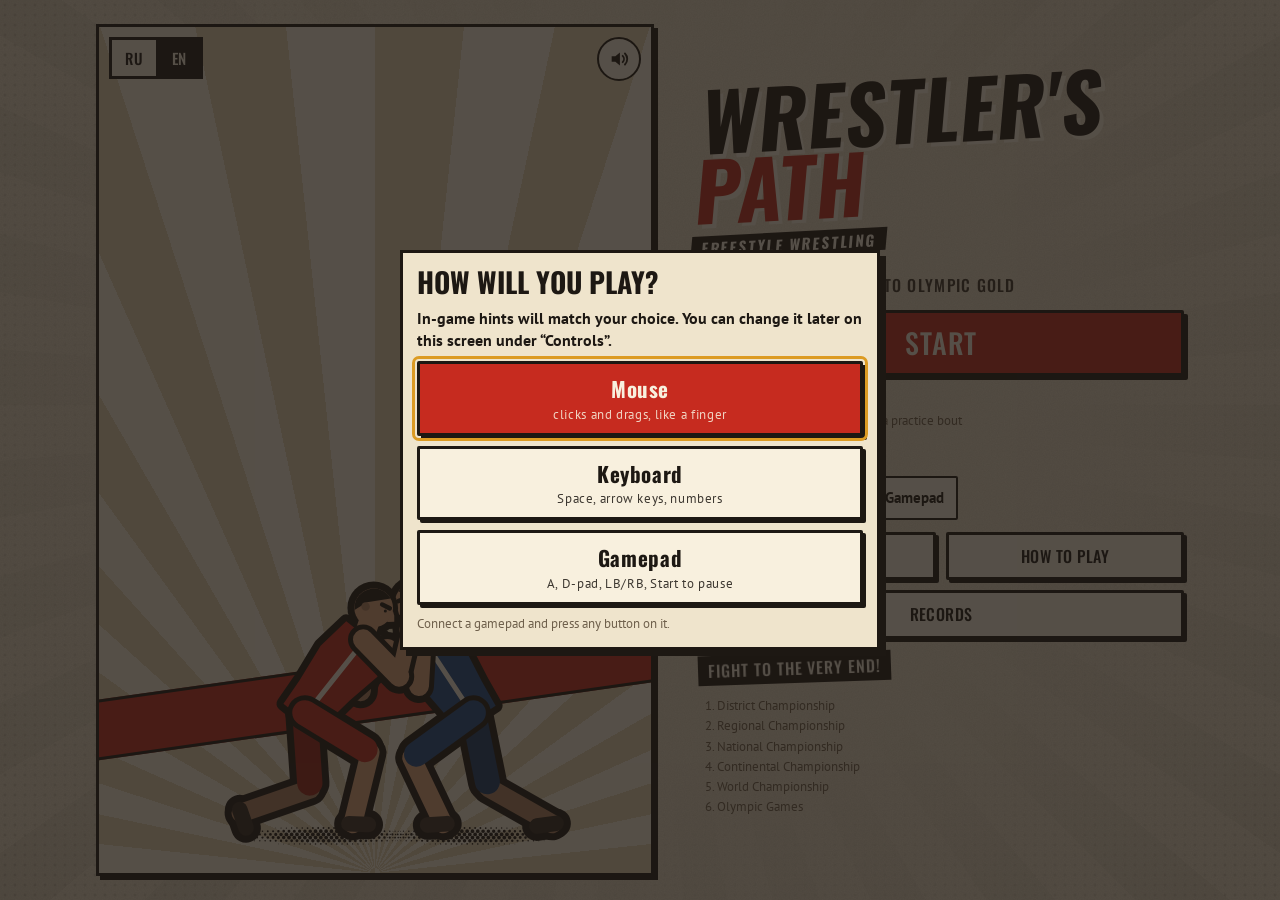
==== commit f326b199: "Both games: recorded sounds and music, settings through platform storage Co-Authored-By: Claude Opus" ====
--- a/index.html
+++ b/index.html
@@ -4,8 +4,8 @@
     <meta charset="UTF-8" />
     <meta name="viewport" content="width=device-width, initial-scale=1, maximum-scale=1, viewport-fit=cover" />
     <title>Путь борца</title>
-    <script type="module" crossorigin src="./assets/index-CW-YgMg6.js"></script>
-    <link rel="stylesheet" crossorigin href="./assets/index-DpqVEMQb.css">
+    <script type="module" crossorigin src="./assets/index-VCaCIxNk.js"></script>
+    <link rel="stylesheet" crossorigin href="./assets/index-z3PVmbaZ.css">
   </head>
   <body>
     <!-- Пока грузятся скрипты и SDK площадки — не пустой экран. -->
--- a/assets/index-z3PVmbaZ.css
+++ b/assets/index-z3PVmbaZ.css
@@ -0,0 +1 @@
+:root{--lightningcss-light:initial;--lightningcss-dark: ;color-scheme:light;--paper:#efe4cc;--paper-2:#e4d4b2;--paper-3:#f8f0de;--ink:#1d1813;--ink-soft:#3b332a;--muted:#6f604c;--red:#c62b1f;--red-deep:#8f1d15;--blue:#1e4a86;--blue-deep:#13325e;--ochre:#dc9b23;--good:#2c7a4b;--warn:#b8700c;--bad:#c62b1f;--red-ink:#a8241a;--good-ink:#23663e;--warn-ink:#8a5300;--red-corner:#c62b1f;--blue-corner:#1e4a86;--font-display:"Oswald", "Arial Narrow", "Roboto Condensed", sans-serif;--font-body:"PT Sans", "Trebuchet MS", system-ui, sans-serif;--font-serif:"PT Serif", Georgia, "Times New Roman", serif;--border:3px solid var(--ink);--shadow:4px 4px 0 var(--ink);--shadow-sm:3px 3px 0 var(--ink);--grain:url("data:image/svg+xml,%3Csvg xmlns='http://www.w3.org/2000/svg' width='180' height='180'%3E%3Cfilter id='n'%3E%3CfeTurbulence type='fractalNoise' baseFrequency='0.85' numOctaves='3' stitchTiles='stitch'/%3E%3CfeColorMatrix values='0 0 0 0 0.11 0 0 0 0 0.09 0 0 0 0 0.07 0 0 0 0.13 0'/%3E%3C/filter%3E%3Crect width='100%25' height='100%25' filter='url(%23n)'/%3E%3C/svg%3E");--halftone:radial-gradient(var(--ink) .9px, transparent 1.5px);--fs-12:.75rem;--fs-13:.8125rem;--fs-15:.9375rem;--fs-16:1rem;--fs-17:1.0625rem;--fs-21:1.3125rem;--fs-28:1.75rem;--fs-44:2.75rem;--step--1:var(--fs-13);--step-0:var(--fs-16);--step-1:var(--fs-21);--step-2:var(--fs-28);--step-3:var(--fs-44);padding-top:env(safe-area-inset-top,0px);padding-bottom:env(safe-area-inset-bottom,0px)}*{box-sizing:border-box}[hidden]{display:none!important}html,body{overscroll-behavior:none;height:100%;overflow:hidden}body{background-color:var(--paper);background-image:var(--grain);color:var(--ink);font-family:var(--font-body);font-size:var(--step-0);-webkit-tap-highlight-color:transparent;touch-action:manipulation;-webkit-user-select:none;user-select:none;-webkit-touch-callout:none;margin:0;line-height:1.4}input,textarea{-webkit-user-select:text;user-select:text}#app{overscroll-behavior:contain;-webkit-overflow-scrolling:touch;flex-direction:column;height:100%;display:flex;overflow:hidden auto}.screen{flex-direction:column;flex:1 0 auto;gap:14px;width:100%;max-width:34rem;margin:0 auto;padding-block:14px 28px;padding-inline:16px;display:flex}h1,h2,h3{font-family:var(--font-display);text-transform:uppercase;text-wrap:balance;letter-spacing:.01em;margin:0;font-weight:700}p{margin:0}button{font:inherit;color:inherit}button:focus-visible,input:focus-visible{outline:3px solid var(--ochre);outline-offset:2px}.label{font-family:var(--font-display);font-size:var(--step--1);letter-spacing:.1em;text-transform:uppercase;color:var(--ink);text-wrap:balance}.muted,.hint{color:var(--muted);font-size:var(--step--1)}.panel{background:var(--paper-3);border:var(--border);box-shadow:var(--shadow);border-radius:2px;flex-direction:column;gap:10px;padding:14px;display:flex}.row{flex-wrap:wrap;gap:10px;display:flex}.btn{appearance:none;border:var(--border);background:var(--paper-3);box-shadow:var(--shadow-sm);min-height:54px;font-family:var(--font-display);font-size:var(--step-1);text-transform:uppercase;letter-spacing:.03em;cursor:pointer;border-radius:2px;padding:10px 18px;transition:transform 80ms,box-shadow 80ms}.btn-primary{background:var(--red);color:var(--paper-3)}.btn-danger{background:var(--ink);color:var(--paper-3)}.btn:active,.action:active:not(:disabled),.plan:active,.choice:active,.tech-card:active:not(:disabled),.move:active{box-shadow:0 0 0 var(--ink);transform:translate(3px,3px)}.link{appearance:none;color:var(--ink);text-decoration:underline;-webkit-text-decoration-color:var(--red);text-decoration-color:var(--red);text-underline-offset:3px;cursor:pointer;font-weight:700;font-size:inherit;background:0 0;border:0;padding:0 2px;text-decoration-thickness:2px}.icon-btn{appearance:none;border:2px solid var(--ink);background:var(--paper-3);cursor:pointer;border-radius:50%;flex:none;place-items:center;width:40px;height:40px;display:grid}.title-screen{gap:16px;position:relative;overflow:hidden}.poster-hero{border-bottom:var(--border);background:repeating-conic-gradient(from -90deg at 50% 100%, var(--paper-3) 0deg 6deg, var(--paper-2) 6deg 12deg);margin-inline:-16px;padding:18px 16px 22px;position:relative;overflow:hidden}.poster-hero:after{content:"";background:var(--red);border-block:var(--border);z-index:0;height:54px;position:absolute;inset:auto -20% 18%;transform:rotate(-8deg)}.hero-canvas{z-index:1;width:100%;height:210px;display:block;position:relative}.game-title{z-index:2;color:var(--ink);transform-origin:0;text-shadow:4px 4px 0 var(--paper-3);margin-top:-36px;font-size:clamp(3.2rem,17vw,5rem);line-height:.88;position:relative;transform:skew(-8deg)rotate(-3deg)}.game-title span{color:var(--red)}.title-sub{font-family:var(--font-display);text-transform:uppercase;letter-spacing:.08em;color:var(--ink-soft)}.slogan{font-family:var(--font-display);text-transform:uppercase;background:var(--ink);color:var(--paper-3);letter-spacing:.06em;align-self:flex-start;padding:4px 10px;transform:rotate(-2deg)}.continue-name{font-family:var(--font-display);text-transform:uppercase;font-size:var(--step-2);line-height:1.05}.new-career{gap:14px}.field{border:0;flex-direction:column;gap:8px;min-width:0;margin:0;padding:0;display:flex}.field-label{padding:0;font-weight:700}.field input:not([type]),.field input[type=text]{border:var(--border);min-height:50px;color:var(--ink);font:inherit;font-size:var(--fs-17);background:#fffaf0;border-radius:2px;padding:0 12px}.chips{flex-wrap:wrap;gap:8px;display:flex}.chip input{opacity:0;pointer-events:none;position:absolute}.chip span,.chip-btn{border:2px solid var(--ink);background:var(--paper-3);cursor:pointer;min-height:40px;font-size:var(--fs-15);border-radius:2px;align-items:center;padding:0 12px;font-weight:700;display:inline-flex}.chip input:checked+span,.chip-btn.on{background:var(--ink);color:var(--paper-3)}.chip input:focus-visible+span{outline:3px solid var(--ochre);outline-offset:2px}.look-editor{gap:12px;display:grid}.look-preview{border:var(--border);width:100%;height:clamp(220px,32dvh,260px);box-shadow:var(--shadow-sm);background:var(--paper-2);display:block}.look-rows{gap:10px;display:grid}.look-label{font-family:var(--font-display);font-size:var(--step--1);text-transform:uppercase;letter-spacing:.04em;color:var(--muted);margin-bottom:4px;display:block}.look-choices{flex-wrap:wrap;gap:6px;display:flex}.look-choices .chip-btn{min-height:34px;font-size:var(--fs-13);padding:0 9px}.swatch{border:3px solid var(--ink);background:var(--swatch);cursor:pointer;border-radius:50%;width:32px;height:32px}.swatch[aria-pressed=true]{box-shadow:0 0 0 3px var(--paper-3), 0 0 0 6px var(--red)}.swatch:focus-visible,.look-choices .chip-btn:focus-visible{outline:3px solid var(--ochre);outline-offset:3px}.mirror-btn{width:100%;margin-top:8px}.confirm{flex-direction:column;gap:10px;display:flex}.ladder-preview{color:var(--muted);font-size:var(--step--1);gap:2px;margin:0;padding:0 0 0 1.4em;display:grid}.topbar{justify-content:space-between;align-items:flex-end;gap:12px;display:flex}.who-name{font-family:var(--font-display);text-transform:uppercase;font-size:var(--step-2);overflow-wrap:anywhere;line-height:1}.who-title{font-size:var(--fs-12);color:var(--red-ink);text-wrap:balance;font-weight:700;line-height:1.2}.tricky-note{border:2px solid var(--red);background:var(--paper-3);color:var(--red-ink);font-size:var(--fs-13);align-items:flex-start;gap:6px;margin:0;padding:6px 8px;font-weight:700;line-height:1.25;display:flex}.tricky-note .ico,.tricky-note svg{flex:none;margin-top:1px}.new-title{text-align:center;font-family:var(--font-display);text-transform:uppercase;letter-spacing:.04em;color:var(--ink-soft);text-wrap:balance;margin:0}.new-title b{color:var(--red)}.clock{text-align:right;font-variant-numeric:tabular-nums;align-items:flex-end;gap:10px;display:flex}.clock-day{color:var(--muted);font-size:var(--step--1)}.clock-time{font-family:var(--font-display);font-size:var(--step-2);line-height:1}.event{border:var(--border);box-shadow:var(--shadow);background:var(--red);color:var(--paper-3);border-radius:2px;flex-direction:column;gap:6px;padding:14px;display:flex;position:relative;overflow:hidden}.event:before{content:"";background-image:var(--halftone);opacity:.25;pointer-events:none;background-size:7px 7px;width:46%;position:absolute;inset:0 0 0 auto;-webkit-mask-image:linear-gradient(90deg,#0000,#000);mask-image:linear-gradient(90deg,#0000,#000)}.event>*{z-index:1;position:relative}.event-today{background:var(--ink)}.event .label{color:var(--paper-3)}.event-head{justify-content:space-between;align-items:center;gap:10px;display:flex}.event-title{font-family:var(--font-display);text-transform:uppercase;font-size:var(--step-1);line-height:1.1}.event-sub{font-size:var(--step--1)}.event .link{color:var(--paper-3)}.event .btn{margin-top:6px}.event .btn-primary{background:var(--ochre);color:var(--ink)}.event .chip-btn{color:var(--ink)}.event .chip-btn.on{background:var(--paper-3);color:var(--ink);border-color:var(--paper-3)}.ladder{gap:4px;display:inline-flex}.ladder i{border:2px solid var(--paper-3);width:11px;height:11px;transform:rotate(45deg)}.ladder i.done{background:var(--ochre);border-color:var(--ochre)}.ladder i.now{background:var(--paper-3)}.meter-row{grid-template-columns:7.2rem 1fr 2.4rem;align-items:center;gap:10px;display:grid}.meter-label{font-size:var(--fs-15);font-weight:700}.meter-value{text-align:right;font-family:var(--font-display);font-variant-numeric:tabular-nums;font-size:var(--fs-17)}.bar{border:2px solid var(--ink);background:var(--paper-2);height:14px;display:block;overflow:hidden}.bar-fill{background:repeating-linear-gradient(-45deg, var(--ink) 0 5px, var(--ink-soft) 5px 9px);height:100%;transition:width .4s ease-out;display:block}.bar-energy .bar-fill{background:repeating-linear-gradient(-45deg, var(--ochre) 0 5px, #c4861a 5px 9px)}.bar-low .bar-fill,.bar-mine .bar-fill{background:repeating-linear-gradient(-45deg, var(--red) 0 5px, var(--red-deep) 5px 9px)}.bar-theirs .bar-fill{background:repeating-linear-gradient(-45deg, var(--blue) 0 5px, var(--blue-deep) 5px 9px)}.bar-gas{border-color:var(--ink);height:10px}.bar-gas .bar-fill{background:var(--paper-3)}.weight-row{flex-wrap:wrap;align-items:center;gap:8px;padding-block:4px;display:flex}.weight-row>div{margin-right:auto}.weight-value{font-family:var(--font-display);font-size:var(--step-2);font-variant-numeric:tabular-nums;line-height:1.05}.weight-value small{font-size:var(--step--1);color:var(--muted)}.tag{font-family:var(--font-display);font-size:var(--step--1);text-transform:uppercase;letter-spacing:.04em;border:2px solid;border-radius:2px;padding:3px 9px;display:inline-block;transform:rotate(-2deg)}.tag-good{color:var(--good-ink)}.tag-warn{color:var(--warn-ink)}.tag-bad{color:var(--red-ink)}.warning{color:var(--red-ink);font-size:var(--step--1);font-weight:700}.note{font-size:var(--step--1);border-left:4px solid var(--ink);padding-left:10px;font-weight:700}.confirm-box{background:var(--paper-3);color:var(--ink);border:var(--border);box-shadow:var(--shadow-sm);gap:10px;margin-top:10px;padding:12px;display:grid}.confirm-box p{font-size:var(--step-0);text-transform:none;letter-spacing:0}.confirm-actions{gap:8px;display:grid}.confirm-actions .btn{min-height:48px;font-size:var(--step-0)}.arsenal-row{grid-template-columns:7.2rem 1fr;align-items:start;gap:10px;display:grid}.arsenal-chips{flex-wrap:wrap;gap:6px;min-width:0;display:flex}.chip-mini{font-size:var(--fs-12);border:1.5px solid var(--ink);background:var(--paper);padding:2px 7px}.chip-mini b{color:var(--red-ink)}.chip-mini b.chip-def,.arsenal-legend .chip-def{color:var(--blue)}.arsenal-legend{font-size:var(--fs-12);text-transform:none;letter-spacing:0;font-weight:400;display:block}.arsenal-legend b{color:var(--red-ink)}.actions-wrap{flex-direction:column;gap:8px;display:flex}.actions{grid-template-columns:repeat(2,minmax(0,1fr));gap:12px;display:grid}.action{appearance:none;text-align:left;border:var(--border);background:var(--paper-3);min-height:92px;box-shadow:var(--shadow-sm);cursor:pointer;border-radius:2px;flex-direction:column;gap:3px;padding:10px 12px;transition:transform 80ms,box-shadow 80ms;display:flex}.action:disabled{cursor:default;box-shadow:none;background:var(--paper-2);color:var(--ink-soft);border-style:dashed}.action:disabled .fx{filter:grayscale()}.action-title{font-family:var(--font-display);text-transform:uppercase;font-size:var(--fs-17);line-height:1.1}.action-train .action-title:after{content:" · игра";font-family:var(--font-body);text-transform:none;font-size:var(--step--1);color:var(--red-ink)}:lang(en) .action-train .action-title:after{content:" · mini‑game"}:lang(en) .corner-coach:before{content:"C"}.action-cost{font-size:var(--step--1);color:var(--muted);font-variant-numeric:tabular-nums}.action-effect{font-size:var(--step--1);color:var(--red-ink);font-weight:700}.action-sleep{background:var(--ink);min-height:62px;color:var(--paper-3);grid-column:1/-1}.action-sleep .action-cost{color:var(--paper-2)}.log{font-size:var(--step--1);color:var(--muted);flex-direction:column;gap:4px;display:flex}.log .log-new{color:var(--ink)}.hub-foot{justify-content:space-between;align-items:center;gap:12px;margin-top:auto;display:flex}.flash{border:var(--border);border-left:10px solid var(--red);background:var(--paper-3);padding:10px 12px;font-weight:700}.day-event{padding-top:0;overflow:hidden}.day-event>.label{background:var(--red);color:var(--paper-3);margin-inline:-14px;padding:6px 14px}.day-event-title{font-size:var(--step-1);line-height:1.1}.choices{gap:10px;display:grid}.choice{appearance:none;text-align:left;border:var(--border);background:var(--paper);box-shadow:var(--shadow-sm);cursor:pointer;border-radius:2px;flex-direction:column;gap:2px;min-height:56px;padding:10px 12px;transition:transform 80ms,box-shadow 80ms;display:flex}.choice-label{text-wrap:balance;font-weight:700}.choice-effect{font-size:var(--step--1);color:var(--red-ink)}.choice:disabled{cursor:default;opacity:.55;box-shadow:none}.choice:disabled .choice-effect{color:var(--muted)}.day-event-later{font-size:var(--step--1);justify-content:space-between;align-items:baseline;gap:12px;margin-top:10px;display:flex}.day-event-later .link{flex:none}.day-event.day-event-mini{justify-content:space-between;align-items:center;gap:12px;padding:8px 14px;display:flex}.day-event-mini .label{background:var(--red);color:var(--paper-3);margin:0 6px 0 0;padding:2px 6px;display:inline}.coach-plan{flex-direction:column;gap:6px;display:flex}.coach-plan .muted{font-size:var(--step--1);margin:0}.plans{flex-direction:column;gap:8px;display:flex}.plan-grid{grid-template-columns:repeat(3,minmax(0,1fr));gap:10px;display:grid}.plan{appearance:none;border:var(--border);background:var(--paper-3);box-shadow:var(--shadow-sm);text-align:left;cursor:pointer;border-radius:2px;flex-direction:column;gap:4px;min-height:96px;padding:10px;transition:transform 80ms,box-shadow 80ms;display:flex}.plan-suggested{background:var(--ochre)}.plan-title{font-family:var(--font-display);text-transform:uppercase;font-size:var(--fs-16);line-height:1.05}.plan-hint{font-size:var(--fs-12);color:var(--ink-soft);line-height:1.25}.plan-tag{font-family:var(--font-display);font-size:var(--fs-12);text-transform:uppercase;letter-spacing:.05em;background:var(--ink);color:var(--paper-3);align-self:flex-start;margin-top:auto;padding:1px 6px}.plan-wrap{display:flex;position:relative}.plan-wrap .plan{flex:1;padding-right:30px}.plan-custom{background:#e8eef7}.plan-pencil{appearance:none;border:2px solid var(--ink);background:var(--paper-3);width:28px;height:28px;font-size:var(--fs-15);cursor:pointer;border-radius:2px;line-height:1;position:absolute;top:6px;right:6px}.plan-add{box-shadow:none;background:0 0;border-style:dashed;justify-content:center}.plan-add .plan-title{color:var(--red-ink)}.plan-steps{gap:6px;margin:0;padding:0;list-style:none;display:grid}.plan-step{border:2px solid var(--ink);background:var(--paper-3);grid-template-columns:auto 1fr auto;align-items:center;gap:8px;padding:6px 8px;display:grid}.plan-step-bad{border-color:var(--bad);background:#f6dcd6}.step-time{font-family:var(--font-display);font-size:var(--fs-13);color:var(--muted);min-width:2.6em}.step-main{flex-direction:column;gap:2px;min-width:0;display:flex}.step-main .fx{font-size:var(--fs-12)}.step-problem{font-size:var(--fs-12);color:var(--red-ink);font-weight:700}.step-btn{appearance:none;border:2px solid var(--ink);background:var(--paper);width:30px;height:30px;font-size:var(--fs-12);cursor:pointer;border-radius:2px}.step-btn:disabled{opacity:.35;cursor:default}.step-del{color:var(--red-ink);font-weight:700}.plan-empty{border:2px dashed var(--muted);color:var(--muted);text-align:center;font-size:var(--step--1);padding:10px}.plan-outline{font-size:var(--step--1);color:var(--ink-soft)}.plan-outline:empty{display:none}.plan-palette{grid-template-columns:repeat(2,minmax(0,1fr));gap:8px;display:grid}.palette-btn{appearance:none;text-align:left;border:var(--border);background:var(--paper-3);box-shadow:var(--shadow-sm);cursor:pointer;font:inherit;border-radius:2px;flex-direction:column;gap:2px;padding:8px 10px;transition:transform 80ms,box-shadow 80ms;display:flex}.palette-btn b{font-family:var(--font-display);text-transform:uppercase;font-weight:500}.palette-btn span{font-size:var(--fs-12);color:var(--muted)}.palette-btn:active:not(:disabled){box-shadow:0 0 0 var(--ink);transform:translate(3px,3px)}.palette-btn:disabled{opacity:.45;box-shadow:none;cursor:default}.day-skipped{color:var(--red-ink);font-size:var(--step--1);margin:0;padding-left:18px}.training{gap:12px}.rules{font-size:var(--fs-17)}.back-link{align-self:center;padding:8px}.mg-progress{font-family:var(--font-display);text-transform:uppercase;letter-spacing:.04em;color:var(--red-ink)}.mg-stage{flex-direction:column;gap:10px;min-height:300px;display:flex}.mg-pause{border:var(--border);background-color:var(--paper-2);background-image:var(--halftone);min-height:260px;font-family:var(--font-display);text-transform:uppercase;font-size:var(--step-1);text-align:center;background-size:8px 8px;flex:1;place-items:center;padding:12px;display:grid}.mg-feedback{text-align:center;min-height:1.5em;font-family:var(--font-display);text-transform:uppercase;font-size:var(--fs-17)}.mg-feedback.good{color:var(--good-ink)}.mg-feedback.ok{color:var(--warn-ink)}.mg-feedback.bad{color:var(--red-ink)}.multiplier{font-family:var(--font-display);font-size:var(--step-3);color:var(--paper-3);background:var(--red);border:var(--border);box-shadow:var(--shadow);align-self:flex-start;padding:4px 14px;line-height:1;transform:rotate(-3deg)}.gains{border:var(--border);background:var(--paper-3);box-shadow:var(--shadow-sm);margin:0;padding:0;list-style:none;display:grid}.gains li{font-variant-numeric:tabular-nums;justify-content:space-between;gap:12px;padding:10px 12px;display:flex}.gains li b{white-space:nowrap}.gains li>span{text-wrap:balance}.gains li+li{border-top:1.5px dashed var(--ink)}.tech-grid,.tech-list{grid-template-columns:repeat(2,minmax(0,1fr));gap:10px;display:grid}.tech-card{appearance:none;text-align:left;border:var(--border);background:var(--paper-3);box-shadow:var(--shadow-sm);cursor:pointer;border-radius:2px;flex-direction:column;gap:4px;min-height:86px;padding:10px;transition:transform 80ms,box-shadow 80ms;display:flex}.tech-card:disabled{cursor:default}.tech-grid .tech-card:disabled{opacity:.6}.tech-top{justify-content:space-between;align-items:baseline;gap:6px;display:flex}.tech-title{font-family:var(--font-display);text-transform:uppercase;font-size:var(--fs-15);line-height:1.1}.tech-points{font-family:var(--font-display);font-size:var(--step--1);color:var(--paper-3);background:var(--red);white-space:nowrap;padding:0 5px}.tech-mech,.tech-note{font-size:var(--fs-12);color:var(--muted)}.tech-mastery{border:1.5px solid var(--ink);background:var(--paper-2);height:8px;margin-top:auto;overflow:hidden}.tech-mastery span{background:repeating-linear-gradient(-45deg, var(--red) 0 4px, var(--red-deep) 4px 7px);height:100%;display:block}.tech-new{background:#fff6dc}.tech-new .tech-note{color:var(--good-ink);font-weight:700}.tech-locked{opacity:.5;box-shadow:none}.tech-list .tech-card{cursor:default;min-height:0}.tech-list .tech-locked{opacity:1;box-shadow:var(--shadow-sm)}.tech-modes{gap:6px;margin-top:2px;display:grid}.tech-mode{appearance:none;font:inherit;color:inherit;text-align:left;border:2px solid var(--ink);background:var(--paper);box-shadow:2px 2px 0 var(--ink);cursor:pointer;border-radius:2px;flex-direction:column;gap:3px;min-height:44px;padding:6px 8px;transition:transform 80ms,box-shadow 80ms;display:flex}.tech-mode:active:not(:disabled){box-shadow:0 0 0 var(--ink);transform:translate(2px,2px)}.tech-mode:disabled{cursor:default;opacity:.55;box-shadow:none}.tech-mode-name{font-weight:700;font-size:var(--fs-12);text-wrap:balance;line-height:1.15}.tech-mech{text-wrap:balance}.tech-mode .tech-mastery{margin-top:2px}.tech-mode[data-mode=defense] .tech-mastery span{background:repeating-linear-gradient(-45deg, var(--blue) 0 4px, var(--blue-deep) 4px 7px)}.tech-rust{color:var(--red-ink);font-style:normal;font-weight:700}.tap-pad{appearance:none;border:var(--border);background:var(--red);min-height:120px;color:var(--paper-3);font-family:var(--font-display);text-transform:uppercase;letter-spacing:.03em;cursor:pointer;-webkit-user-select:none;user-select:none;-webkit-touch-callout:none;touch-action:none;box-shadow:var(--shadow);border-radius:2px;font-size:2.1rem;transition:transform 60ms,box-shadow 60ms}.tap-pad:active{box-shadow:1px 1px 0 var(--ink);transform:translate(3px,3px)}.tap-pad-wait,.tap-pad-wait:active{background:var(--paper-2);color:var(--ink-soft);box-shadow:none;cursor:default;transform:none}.tap-pad-timing{background:var(--paper-3);color:var(--red-ink);flex-direction:column;justify-content:center;align-items:center;gap:4px;display:flex}.tap-pad small{font-family:var(--font-body);font-size:var(--step--1);text-transform:none;letter-spacing:0;color:var(--muted)}.handoff{border:var(--border);min-height:172px;box-shadow:var(--shadow);text-align:center;color:var(--paper-3);background-size:8px 8px;flex-direction:column;justify-content:center;align-items:center;gap:6px;padding:12px;display:flex}.handoff-mine{background-color:var(--red)}.handoff-theirs{background-color:var(--blue)}.handoff-title{font-family:var(--font-display);font-size:var(--step-2);text-transform:uppercase;text-wrap:balance;transform:skew(-8deg)}.handoff-sub{opacity:.9;text-wrap:balance;font-weight:700}.position{border:var(--border);min-height:172px;box-shadow:var(--shadow);background:var(--paper-3);flex-direction:column;justify-content:center;gap:12px;padding:14px 12px;display:flex}.position-head{font-family:var(--font-display);text-transform:uppercase;justify-content:space-between;align-items:baseline;gap:12px;display:flex}.position-head b{min-width:0;font-size:var(--step-1);white-space:nowrap;text-overflow:ellipsis;font-weight:500;overflow:hidden}.position-head b:first-child{color:var(--red-ink);flex-shrink:0}.position-head b:last-child{color:var(--blue)}.position-track{border:var(--border);background:var(--blue);height:26px;position:relative}.position-me{background:var(--red);border-right:3px solid var(--ink);position:absolute;inset:0 auto 0 0}.position-track i{background:var(--ink);width:6px;box-shadow:0 0 0 2px var(--paper-3);margin-left:-3px;position:absolute;top:-10px;bottom:-10px}.position-why{text-align:center;text-wrap:balance;margin:0;font-weight:700}.mech-hint{color:var(--muted);font-size:var(--step--1);text-align:center}.tug{border:var(--border);background:var(--blue);height:26px;position:relative;overflow:hidden}.tug-fill{background:repeating-linear-gradient(-45deg, var(--red) 0 8px, var(--red-deep) 8px 13px);width:50%;position:absolute;inset:0 auto 0 0}.tug-mid{background:var(--ink);width:4px;margin-left:-2px;position:absolute;top:0;bottom:0;left:50%}.tug-labels{font-family:var(--font-display);text-transform:uppercase;font-size:var(--step--1);justify-content:space-between;margin-top:-6px;display:flex}.tug-labels span:first-child{color:var(--red-ink)}.tug-labels span:last-child{color:var(--blue)}.timing{border:var(--border);background:var(--paper-2);height:44px;position:relative;overflow:hidden}.timing-zone{background:var(--ochre);justify-content:center;display:flex;position:absolute;top:0;bottom:0}.timing-perfect{background:var(--paper-3);width:30%;height:100%}.timing-marker{background:var(--red);border-inline:2px solid var(--ink);width:7px;margin-left:-3.5px;position:absolute;top:-2px;bottom:-2px;left:0}.react-target{appearance:none;aspect-ratio:1;border:4px solid var(--ink);background-color:var(--paper-2);background-image:var(--halftone);width:min(100%,220px);color:var(--ink-soft);font-family:var(--font-display);font-size:var(--fs-28);text-transform:uppercase;cursor:pointer;touch-action:none;-webkit-user-select:none;user-select:none;box-shadow:var(--shadow);background-size:8px 8px;border-radius:50%;align-self:center}.react-target.lit{background:var(--red);color:var(--paper-3);box-shadow:0 0 0 10px var(--ochre), var(--shadow)}.pair{grid-template-columns:repeat(2,minmax(0,1fr));gap:12px;display:grid}.pair .pair-target{width:100%;max-width:180px;font-size:var(--fs-17);justify-self:center}.pair-target.held{filter:brightness(.9);transform:scale(.95)}.beats{grid-template-columns:repeat(auto-fit,minmax(38px,1fr));gap:6px;display:grid}.beat{isolation:isolate;height:50px;font-size:var(--fs-13);border:var(--border);background:var(--paper-3);font-family:var(--font-display);text-transform:uppercase;place-items:center;transition:transform 80ms;display:grid;position:relative}.beat:before{content:"";z-index:-1;height:calc(var(--fill,0) * 100%);background:#c62b1f3d;position:absolute;inset:auto 0 0}.beat.on:before,.beat.hit:before{display:none}.beat-target{border-color:var(--red);color:var(--red-ink)}.beat.on{background:var(--ink);color:var(--paper-3);transform:scale(1.08)}.bridge{aspect-ratio:1;border:var(--border);background:var(--paper-2);touch-action:none;-webkit-user-select:none;user-select:none;border-radius:50%;width:min(100%,260px);margin:0 auto;position:relative}.bridge-ring{width:var(--ring);aspect-ratio:1;border:3px dashed var(--ink);pointer-events:none;background:#dc9b2340;border-radius:50%;position:absolute;top:50%;left:50%;transform:translate(-50%,-50%)}.bridge.in .bridge-ring{background:#2c7a4b4d}.bridge-ball{border:var(--border);background:var(--red);pointer-events:none;border-radius:50%;width:34px;height:34px;position:absolute;top:50%;left:50%;transform:translate(-50%,-50%)}.seq-time{border:2px solid var(--ink);background:var(--paper-2);height:10px;overflow:hidden}.seq-time span{background:var(--red);width:100%;height:100%;display:block}.seq{border:var(--border);background-color:var(--paper-2);background-image:var(--halftone);touch-action:none;background-size:10px 10px;height:230px;position:relative}.seq-dot{border:var(--border);background:var(--paper-3);width:64px;height:64px;color:var(--ink);font-family:var(--font-display);font-size:var(--fs-28);cursor:pointer;box-shadow:var(--shadow-sm);border-radius:50%;position:absolute}.seq-dot.done{background:var(--red);color:var(--paper-3);box-shadow:none}.dodge{grid-template-columns:repeat(3,minmax(0,1fr));gap:8px;height:190px;display:grid}.dodge-lane{border:var(--border);background-color:var(--paper-2);background-image:var(--halftone);cursor:pointer;touch-action:none;background-size:10px 10px;position:relative;overflow:hidden}.dodge-foot{width:52px;height:52px;color:var(--ink);opacity:0;margin-left:-26px;transition:opacity 80ms;position:absolute;bottom:14px;left:50%}.dodge-foot svg{width:100%;height:100%}.dodge-lane.foot .dodge-foot{opacity:1}.dodge-sweep{background:var(--red);border:2px solid var(--ink);opacity:0;height:18px;transform:translateY(calc(var(--p,0) * (var(--lane-h,190px) - 14px - 52px - 9px)));position:absolute;top:0;left:8%;right:8%}.dodge-lane.threat{background-color:#f3d2c8}.dodge-lane.threat .dodge-sweep,.dodge-lane.hit .dodge-sweep{opacity:1}.dodge-lane.hit{background-color:#f3d2c8}.dodge-lane.hit .dodge-foot{color:var(--red)}.rock{border:var(--border);background-color:var(--paper-2);background-image:var(--halftone);touch-action:none;cursor:ew-resize;background-size:10px 10px;place-items:center;height:190px;display:grid;position:relative}.rock-body{border:var(--border);background:var(--blue,#2a5aa0);transform-origin:50% 100%;border-radius:28px 28px 10px 10px;width:56px;height:110px;transition:transform .12s ease-out}.rock-body.left{transform:rotate(-22deg)}.rock-body.right{transform:rotate(22deg)}.rock-arrows{font-size:var(--fs-21);color:var(--ink-soft);letter-spacing:.4em;position:absolute;bottom:8px}.brace-dot{border:var(--border);background:radial-gradient(circle, var(--paper-3) 54%, transparent 56%), conic-gradient(var(--red) calc(var(--p,0) * 360deg), var(--paper-2) 0);width:72px;height:72px;color:var(--ink);font-family:var(--font-display);text-transform:uppercase;font-size:var(--fs-13);box-shadow:var(--shadow-sm);cursor:pointer;touch-action:none;border-radius:50%;position:absolute}.brace-dot.held{box-shadow:none;transform:scale(.94)}.pace{flex-direction:column;gap:10px;display:flex}.pace-track{border:var(--border);background:var(--paper-2);height:46px;position:relative;overflow:hidden}.pace-band{background:var(--ochre);position:absolute;top:0;bottom:0}.pace-needle{background:var(--red);border-inline:2px solid var(--ink);width:7px;margin-left:-3.5px;position:absolute;top:-2px;bottom:-2px}.pace-info{color:var(--muted);font-variant-numeric:tabular-nums;justify-content:space-between;display:flex}.pace-info b{color:var(--ink)}.pace .tap-pad{min-height:170px}.lift{grid-template-columns:64px 1fr;align-items:stretch;gap:14px;display:grid}.lift-tube{border:var(--border);background:var(--paper-2);height:280px;position:relative;overflow:hidden}.lift-zone{background:var(--ochre);align-items:center;display:flex;position:absolute;left:0;right:0}.lift-perfect{background:var(--paper-3);width:100%;height:35%}.lift-fill{background:repeating-linear-gradient(-45deg, var(--red) 0 6px, var(--red-deep) 6px 10px);border:2px solid var(--ink);border-bottom:0;height:0;position:absolute;bottom:0;left:12px;right:12px}.lift-pad{min-height:280px;font-size:var(--fs-21)}.steps{grid-template-columns:1fr 1fr;gap:10px;display:grid}.step-pad{min-height:150px;font-size:var(--fs-28);background:var(--paper-3);color:var(--muted)}.step-pad.next{background:var(--red);color:var(--paper-3)}.step-pad:disabled{cursor:default}.whack{grid-template-columns:repeat(3,1fr);gap:8px;display:grid}.whack-cell{aspect-ratio:1;border:var(--border);background-color:var(--paper-2);background-image:var(--halftone);cursor:pointer;touch-action:none;-webkit-user-select:none;user-select:none;background-size:10px 10px;width:100%;max-height:120px;position:relative}.whack-hand{border:3px solid var(--ink);background:var(--blue);color:var(--paper-3);pointer-events:none;border-radius:50%;place-items:center;transition:transform 90ms ease-out;display:grid;position:absolute;inset:12%;transform:scale(0)}.whack-hand svg{width:62%;height:62%}.whack-cell.on .whack-hand{transform:scale(1)}.whack-cell.hit .whack-hand{animation:.22s ease-in forwards whack-off}.whack-cell.locked{filter:grayscale(.6)brightness(.9)}@keyframes whack-off{0%{opacity:1;transform:scale(1)}to{opacity:0;transform:translate(40%,-60%)rotate(35deg)scale(.4)}}.track{touch-action:none;-webkit-user-select:none;user-select:none;gap:8px;display:grid}.track-bar .pace-band{transition:box-shadow 80ms}.track-bar.in .pace-band{box-shadow:inset 0 0 0 4px var(--ink)}.track-pad{border:var(--border);background:var(--paper-3);min-height:130px;box-shadow:var(--shadow);cursor:ew-resize;text-align:center;align-content:center;place-items:center;gap:4px;display:grid}.track-pad b{font-family:var(--font-display);font-weight:500;font-size:var(--fs-28);text-transform:uppercase;color:var(--red-ink)}.track-pad small{color:var(--muted)}.arrows{grid-template-columns:repeat(3,minmax(0,1fr));grid-template-areas:".up.""left sign right"".down.";gap:8px;width:min(100%,320px);margin:0 auto;display:grid}.arrow-up{grid-area:up}.arrow-left{grid-area:left}.arrow-right{grid-area:right}.arrow-down{grid-area:down}.arrow-btn{aspect-ratio:1;border:var(--border);background:var(--paper-3);color:var(--ink);box-shadow:var(--shadow-sm);cursor:pointer;touch-action:none;-webkit-user-select:none;user-select:none;place-items:center;display:grid}.arrow-btn:active{box-shadow:1px 1px 0 var(--ink);transform:translate(2px,2px)}.arrow-btn span,.arrow-sign [data-arrow]{place-items:center;width:58%;height:58%;display:grid}.arrow-btn svg,.arrow-sign svg{width:100%;height:100%}.arrow-sign{aspect-ratio:1;border:var(--border);background:var(--red);color:var(--paper-3);touch-action:none;-webkit-user-select:none;user-select:none;grid-area:sign;place-items:center;display:grid;position:relative}.arrow-sign [data-arrow]{width:70%;height:70%;transition:transform 90ms}.arrow-sign:not([data-dir]) [data-arrow]{opacity:.25}.arrow-sign b{font-family:var(--font-display);font-weight:500;font-size:var(--fs-13);text-transform:uppercase;position:absolute}.arrow-sign.ok{animation:.18s sign-ok}.arrow-sign.locked{filter:grayscale(.7)brightness(.85)}.swipe-field{aspect-ratio:1;border:var(--border);background:var(--red);width:min(100%,240px);color:var(--paper-3);touch-action:none;-webkit-user-select:none;user-select:none;cursor:grab;place-items:center;margin:0 auto;display:grid;position:relative}.swipe-field [data-arrow]{pointer-events:none;place-items:center;width:62%;height:62%;transition:transform 90ms;display:grid}.swipe-field svg{width:100%;height:100%}.swipe-field:not([data-dir]) [data-arrow]{opacity:.25}.swipe-field b{font-family:var(--font-display);font-weight:500;font-size:var(--fs-13);text-transform:uppercase;pointer-events:none;position:absolute;bottom:8px}.swipe-field.ok{animation:.18s sign-ok}.swipe-field.locked{filter:grayscale(.7)brightness(.85)}.bout .swipe-field{width:min(100%,30dvh,240px)}@keyframes sign-ok{0%{background:var(--good)}to{background:var(--red)}}.quality{min-height:120px;font-family:var(--font-display);font-size:var(--step-2);text-transform:uppercase;text-align:center;text-wrap:balance;place-items:center;display:grid;transform:rotate(-3deg)}.quality-perfect{color:var(--ochre);text-shadow:3px 3px 0 var(--ink)}.quality-hit{color:var(--good-ink)}.quality-miss{color:var(--red-ink)}.bout{gap:10px}.bout-round{text-align:center}.scoreboard{border:var(--border);box-shadow:var(--shadow);grid-template-columns:minmax(0,1fr) auto minmax(0,1fr);align-items:stretch;display:grid}.sb-side{min-width:0;color:var(--paper-3);flex-direction:column;gap:4px;padding:8px 10px;display:flex}.sb-red{background:var(--red)}.sb-blue{background:var(--blue);text-align:right}.sb-name{font-family:var(--font-display);text-transform:uppercase;font-size:var(--step--1);letter-spacing:.03em;white-space:nowrap;text-overflow:ellipsis;overflow:hidden}.sb-score{font-family:var(--font-display);font-variant-numeric:tabular-nums;font-size:2.8rem;line-height:1}.sb-mid{background:var(--ink);color:var(--paper-3);border-inline:var(--border);flex-direction:column;justify-content:center;align-items:center;padding-inline:8px;display:flex}.sb-period{font-size:var(--fs-12);text-transform:uppercase;letter-spacing:.08em;opacity:.8}.sb-clock{font-family:var(--font-display);font-size:var(--step-2);color:var(--ochre);font-variant-numeric:tabular-nums;line-height:1.1}.sb-position{font-size:var(--fs-12);text-align:center;opacity:.85;text-wrap:balance;line-height:1.2}.arena-wrap{position:relative}.arena{border:var(--border);width:100%;height:clamp(200px,36vh,310px);box-shadow:var(--shadow);background:var(--paper-2);display:block}.prompt{text-align:center;min-height:2.8em;font-weight:700;font-size:var(--fs-17);text-wrap:balance}.control{flex-direction:column;gap:10px;min-height:172px;display:flex}.moves{gap:8px;display:grid}.screen-title{font-size:min(var(--step-3), 12vw);overflow-wrap:break-word;-webkit-hyphens:auto;hyphens:auto;line-height:1.05;transform:skew(-6deg)}.weighin,.summary{text-align:center;justify-content:center;align-items:center;gap:18px}.weighin .btn,.summary .btn{align-self:stretch}.scale{background:var(--paper-3);border:var(--border);width:min(100%,18rem);box-shadow:var(--shadow);padding:18px}.scale-display{font-family:var(--font-display);font-variant-numeric:tabular-nums;background:var(--ink);color:var(--ochre);padding:8px 12px;font-size:3.4rem;line-height:1}.scale-limit{color:var(--muted);margin-top:8px;font-weight:700}.verdict{text-wrap:balance;font-weight:700}.verdict.good{color:var(--good-ink)}.verdict.bad{color:var(--red-ink)}.rounds{grid-template-columns:repeat(var(--rounds,3), minmax(0, 1fr));gap:8px;margin:0;padding:0;list-style:none;display:grid}.rounds[style*="--rounds: 4"],.rounds[style*="--rounds: 5"]{gap:4px}.rounds[style*="--rounds: 4"] li,.rounds[style*="--rounds: 5"] li{font-size:var(--fs-12);padding:6px 4px}.rounds li{border:var(--border);background:var(--paper-3);font-size:var(--step--1);color:var(--muted);flex-direction:column;padding:8px;display:flex}.rounds li span:first-child{font-family:var(--font-display);text-transform:uppercase;color:var(--ink)}.rounds li.now{background:var(--ochre);color:var(--ink)}.rounds li.won{background:var(--ink);color:var(--paper-2)}.rounds li.won span:first-child{color:var(--paper-3)}.versus-head{grid-template-columns:minmax(0,1fr) auto minmax(0,1fr);align-items:start;gap:8px;display:grid}.corner{border-top:8px solid;flex-direction:column;gap:2px;min-width:0;padding-top:6px;display:flex}.corner .label{color:var(--muted)}.corner b{font-family:var(--font-display);text-transform:uppercase;font-size:var(--step-1);overflow-wrap:anywhere;line-height:1.05}.corner-red{border-color:var(--red)}.corner-blue{border-color:var(--blue);text-align:right}.versus-vs{font-family:var(--font-display);font-size:var(--fs-21);color:var(--paper-3);background:var(--ink);margin-top:16px;padding:2px 8px;transform:rotate(-6deg)}.compare-row{grid-template-columns:2rem 1fr 2rem;grid-template-areas:"mine bars theirs""label label label";align-items:center;column-gap:8px;display:grid}.compare-num{font-family:var(--font-display);font-variant-numeric:tabular-nums}.compare-num.mine{color:var(--red-ink);grid-area:mine}.compare-num.theirs{text-align:right;color:var(--blue);grid-area:theirs}.compare-bars{grid-area:bars;gap:3px;display:grid}.compare-bars .bar{height:10px}.compare-label{text-align:center;font-size:var(--step--1);color:var(--muted);grid-area:label}.notes{font-size:var(--step--1);color:var(--warn-ink);margin:0;padding-left:1.2em;font-weight:700}.signature{font-size:var(--step--1);color:var(--ink-soft);border-top:1.5px dashed var(--ink);padding-top:8px}.signature b{color:var(--red-ink)}.medal{width:132px;height:132px;font-family:var(--font-display);color:var(--ink);border:var(--border);box-shadow:var(--shadow);border-radius:50%;place-items:center;font-size:3.4rem;display:grid}.medal-gold{background:radial-gradient(circle at 35% 30%, #ffe9a8, var(--ochre) 60%, #a86f0e)}.medal-silver{background:radial-gradient(circle at 35% 30%,#fff,#c7c3ba 60%,#8b867c)}.medal-bronze{background:radial-gradient(circle at 35% 30%,#ffd2a8,#c47a3c 60%,#84501f)}.medal-none{background:var(--paper-2);color:var(--ink-soft)}.summary-text{max-width:28rem;font-size:var(--step-1);text-wrap:balance}.summary-champion .screen-title{color:var(--red-ink)}.day-steps{flex-wrap:wrap;gap:6px;margin:0;padding:0;list-style:none;display:flex}.day-steps li{border:2px solid var(--ink);background:var(--paper-3);font-size:var(--step--1);padding:3px 9px;font-weight:700}.intro-overlay{z-index:50;padding:max(12px, env(safe-area-inset-top)) 12px max(12px, env(safe-area-inset-bottom));background:#1d1813bd;place-items:center;display:grid;position:fixed;inset:0;overflow-y:auto}.intro{background:var(--paper);border:var(--border);width:min(100%,30rem);box-shadow:6px 6px 0 var(--ink);gap:10px;padding:14px;display:grid}.intro-head{gap:2px;display:grid}.intro-head b{font-family:var(--font-display);font-size:var(--step-2);text-transform:uppercase;line-height:1.05}.intro-rule{text-wrap:pretty;font-weight:700}.intro-demo{background:var(--paper-3);border:2px dashed var(--ink);padding:34px 10px 10px;position:relative;overflow:hidden}.intro-stage{pointer-events:none}.intro-stage .mech-hint{display:none}.intro-badge{background:var(--ink);color:var(--paper-3);font-family:var(--font-display);font-size:var(--fs-13);letter-spacing:.06em;text-transform:uppercase;padding:2px 8px;position:absolute;top:6px;left:8px}.ghost-finger{z-index:3;border:3px solid var(--ink);pointer-events:none;background:#dc9b2399;border-radius:50%;width:36px;height:36px;margin:-18px 0 0 -18px;transition:transform 90ms linear;position:absolute;top:0;left:0;box-shadow:0 0 0 4px #f8f0deb3}.ghost-finger.held{background:#c62b1fa6}.ghost-finger.tap{animation:.24s ease-out ghost-tap}@keyframes ghost-tap{0%{scale:1.45}to{scale:1}}.duel-gentle{font-size:var(--step--1);color:var(--blue);margin:0;font-weight:700}@media (prefers-reduced-motion:reduce){*,:before,:after{transition:none!important;animation:none!important}}.coach{grid-template-columns:56px 1fr;align-items:center;gap:10px;display:grid}.coach-face{width:56px;height:56px}.coach-say{background:var(--paper-3);border:var(--border);box-shadow:var(--shadow-sm);text-wrap:balance;padding:8px 12px;font-weight:700;line-height:1.3;position:relative}.coach-say:before{content:"";border:8px solid #0000;border-right:10px solid var(--ink);border-left:0;margin-top:-8px;position:absolute;top:50%;left:-12px}.coach-name{font-family:var(--font-display);text-transform:uppercase;font-size:var(--fs-12);letter-spacing:.08em;color:var(--red-ink);display:block}.bout-top{justify-content:space-between;align-items:center;gap:10px;display:flex}.tv{pointer-events:none;position:absolute;inset:0;overflow:hidden}.tv-item{font-family:var(--font-display);text-transform:uppercase;border:var(--border);color:var(--paper-3);white-space:nowrap;position:absolute}.tv-lower{flex-direction:column;padding:4px 12px 5px;line-height:1.1;animation:.36s cubic-bezier(.2,.9,.3,1.2) both tv-in;display:flex;bottom:12px}.tv-lower b{font-size:var(--fs-17)}.tv-lower span{font-family:var(--font-body);text-transform:none;font-size:var(--fs-12)}.tv-lower-red{background:var(--red);left:-3px;transform:skew(-8deg)}.tv-lower-blue{background:var(--blue);text-align:right;animation-name:tv-in-right;right:-3px;transform:skew(-8deg)}.tv-banner{font-size:var(--fs-16);box-shadow:var(--shadow-sm);padding:4px 12px;animation:.28s cubic-bezier(.2,.9,.3,1.4) both tv-stamp;top:10px;left:10px;transform:rotate(-3deg)}.tv-banner b{color:var(--ochre);font-size:var(--fs-21)}.tv-banner-red b{color:var(--paper-3)}.tv-banner-red{background:var(--red)}.tv-banner-blue{background:var(--blue);left:auto;right:10px;transform:rotate(3deg)}.tv-final{font-size:var(--fs-21);animation-name:tv-final;top:12px;transform:translate(-50%)rotate(-3deg);left:50%!important;right:auto!important}.tv-replay{background:var(--ink);font-size:var(--fs-15);letter-spacing:.1em;align-items:center;gap:6px;padding:2px 10px;display:flex;top:10px;right:10px}.tv-rec{background:var(--red);border-radius:50%;width:9px;height:9px;animation:.8s steps(2,end) infinite blink}.corner-coach{background:var(--paper-3);border:var(--border);max-width:70%;box-shadow:var(--shadow-sm);font-weight:700;font-size:var(--fs-15);pointer-events:none;padding:4px 10px 5px 30px;position:absolute;bottom:10px;left:10px}.corner-coach:before{content:"Т";background:var(--red);width:20px;height:20px;color:var(--paper-3);font-family:var(--font-display);font-size:var(--fs-12);border-radius:50%;place-items:center;margin-top:-10px;display:grid;position:absolute;top:50%;left:5px}.corner-coach.pop{animation:.26s cubic-bezier(.2,.9,.3,1.4) both tv-stamp}.commentary{min-height:2.6em;font-size:var(--step--1);color:var(--ink-soft);border-left:4px solid var(--red);padding-left:8px}.commentary b{font-family:var(--font-display);text-transform:uppercase;color:var(--red-ink);letter-spacing:.04em;font-weight:500}@keyframes tv-in{0%{transform:translate(-110%)skew(-8deg)}}@keyframes tv-in-right{0%{transform:translate(110%)skew(-8deg)}}@keyframes tv-stamp{0%{opacity:0;transform:scale(1.6)rotate(-8deg)}}@keyframes tv-final{0%{opacity:0;transform:translate(-50%)scale(1.8)rotate(-10deg)}}@keyframes blink{50%{opacity:0}}.hero-sound{z-index:3;position:absolute;top:10px;right:10px}.hero-lang{z-index:3;border:var(--border);background:var(--paper-3);display:flex;position:absolute;top:10px;left:10px}.hero-lang button{appearance:none;min-width:44px;height:36px;font-family:var(--font-display);font-size:var(--fs-15);letter-spacing:.06em;color:var(--ink);cursor:pointer;background:0 0;border:0;padding:0 10px}.hero-lang button+button{border-left:var(--border)}.hero-lang button[aria-pressed=true]{background:var(--ink);color:var(--paper-3)}.hero-lang button:focus-visible{outline:3px solid var(--red);outline-offset:-3px}.title-kicker{background:var(--ink);width:max-content;color:var(--paper-3);font-size:var(--fs-15);letter-spacing:.12em;text-shadow:none;margin-top:12px;padding:4px 10px 3px;line-height:1.1;display:block}.coach-hub{margin-top:-4px}.btn-map{min-height:46px;font-size:var(--fs-16);background:var(--ink);color:var(--paper-3)}.map .topbar{align-items:center}html[lang=en] .map .screen-title{font-size:min(var(--step-3), 10vw)}.map-medals{font-family:var(--font-display);font-size:var(--fs-21);align-items:center;gap:14px;display:flex}.map-medals span{align-items:center;gap:6px;display:inline-flex}.mini-medal{border:2px solid var(--ink);border-radius:50%;width:16px;height:16px;display:inline-block}.mini-gold{background:var(--ochre)}.mini-silver{background:#c7c3ba}.mini-bronze{background:#c47a3c}.road{border:var(--border);height:640px;box-shadow:var(--shadow);background:repeating-conic-gradient(from -90deg at 52% 6%, var(--paper-3) 0deg 5deg, var(--paper) 5deg 10deg);position:relative;overflow:hidden}.road-svg{width:100%;height:100%;position:absolute;inset:0}.road-peaks{fill:#5f7fa6;stroke:var(--ink);stroke-width:3px}.road-hills{fill:var(--blue);stroke:var(--ink);stroke-width:3px}.road-way{fill:none;stroke:var(--ink);stroke-width:26px;stroke-linecap:round}.road-line{fill:none;stroke:var(--paper-3);stroke-width:3px;stroke-dasharray:10 9}.stops{margin:0;padding:0;list-style:none}.stop{align-items:center;gap:8px;display:flex;position:absolute;transform:translate(-22px,-50%)}.stop-right{text-align:right;flex-direction:row-reverse;transform:translate(calc(22px - 100%),-50%)}.stop-dot{border:var(--border);width:44px;height:44px;font-family:var(--font-display);font-size:var(--fs-21);background:var(--paper-2);border-radius:50%;flex:none;place-items:center;display:grid}.stop-card{background:var(--paper-3);border:2px solid var(--ink);flex-direction:column;max-width:150px;padding:4px 8px;line-height:1.15;display:flex}.stop-card b{font-family:var(--font-display);text-transform:uppercase;font-weight:700;font-size:var(--fs-13)}.stop-card span{font-size:var(--fs-12);color:var(--muted)}.stop-medals{gap:3px;margin-top:2px;display:flex}.stop-right .stop-medals{justify-content:flex-end}.stop-done .stop-dot{background:var(--ochre)}.stop-now .stop-dot{background:var(--red);color:var(--paper-3);animation:1.4s ease-in-out infinite pulse}.stop-now .stop-card{border-color:var(--red);box-shadow:var(--shadow-sm)}.stop-now .stop-card span{color:var(--red-ink);font-weight:700}.stop-locked .stop-dot{color:var(--muted);border-style:dashed}.stop-locked .stop-card{background:var(--paper-2);box-shadow:none}.road-champion .stop:last-child .stop-dot{background:var(--red);color:var(--paper-3)}.map-note{text-align:center}@keyframes pulse{50%{box-shadow:0 0 0 8px #c62b1f40}}.training-scene{border:var(--border);width:100%;height:clamp(130px,20vh,180px);box-shadow:var(--shadow-sm);background:var(--paper-2);display:block}.training-scene-big{height:clamp(170px,30vh,250px)}.reps{gap:10px;display:grid}.reps-count{font-family:var(--font-display);text-transform:uppercase;justify-content:center;align-items:baseline;gap:8px;display:flex}.reps-count b{font-size:var(--step-3);color:var(--red-ink);font-variant-numeric:tabular-nums;font-weight:500;line-height:1}.reps-count span{font-size:var(--step-1);color:var(--muted)}.reps-pad{min-height:150px;font-size:2.6rem}.training .mg-stage{min-height:260px}.training .lift-tube,.training .lift-pad{height:220px;min-height:220px}.scale-stage{align-self:stretch;position:relative}.scale-scene{border:var(--border);width:100%;height:clamp(170px,26vh,230px);box-shadow:var(--shadow);background:var(--paper-2);display:block}.stamp{font-family:var(--font-display);text-transform:uppercase;letter-spacing:.06em;background:#f8f0ded1;border:5px double;padding:6px 18px;font-size:2.2rem;animation:.22s cubic-bezier(.2,.9,.3,1.4) both stamp-in;position:absolute;top:50%;left:50%;transform:translate(-50%,-50%)rotate(-12deg)}.stamp-ok{color:var(--good-ink)}.stamp-bad{color:var(--red-ink)}@keyframes stamp-in{0%{opacity:0;transform:translate(-50%,-50%)rotate(-24deg)scale(2.2)}}.podium-scene{border:var(--border);width:100%;height:clamp(190px,30vh,260px);box-shadow:var(--shadow);background:var(--paper-2);align-self:stretch;display:block}.summary .medal-hang{z-index:1;margin-top:-98px;position:relative}.summary .medal-none{margin-top:0}.medal-drop{transform-origin:50% 0;animation:.9s cubic-bezier(.3,1.4,.5,1) .3s both medal-drop,3s ease-in-out 1.2s infinite medal-swing}.medal-hang{justify-items:center;display:grid}.medal-ribbon{width:70px;height:56px;margin-bottom:-16px;display:block}.medal-hang .medal{position:relative;overflow:hidden}.medal-star{width:74%;height:74%;position:absolute;inset:13%}.medal-hang .medal span{z-index:1;position:relative}.medal-hang .medal:after{content:"";background:linear-gradient(90deg,#0000,#ffffffbf,#0000);width:42%;animation:4.5s ease-out 1.4s infinite medal-glint;position:absolute;top:-20%;bottom:-20%;left:-70%;transform:skew(-18deg)}@keyframes medal-glint{0%{left:-70%}13%,to{left:130%}}@media (prefers-reduced-motion:reduce){.medal-hang .medal:after{display:none}}@keyframes medal-drop{0%{opacity:0;transform:translateY(-160px)rotate(-20deg)}}@keyframes medal-swing{0%,to{transform:rotate(-4deg)}50%{transform:rotate(4deg)}}.summary .coach{text-align:left;align-self:stretch}.newspaper{text-align:left;border:2px solid var(--ink);box-shadow:var(--shadow);font-family:var(--font-serif);background:#f4ecd9;flex-direction:column;align-self:stretch;gap:8px;padding:12px 14px 14px;display:flex;transform:rotate(-1.2deg)}.paper-head{border-bottom:3px double var(--ink);justify-content:space-between;align-items:baseline;padding-bottom:4px;display:flex}.paper-name{font-family:var(--font-display);text-transform:uppercase;font-size:var(--fs-21);letter-spacing:.04em}.paper-issue{font-size:var(--fs-12);color:var(--muted)}.paper-headline{font-family:var(--font-display);font-size:var(--fs-21);line-height:1.1;transform:none}.paper-photo{border:2px solid var(--ink);position:relative;overflow:hidden}.paper-photo img{filter:grayscale()contrast(1.35)brightness(1.05);width:100%;display:block}.paper-photo:after{content:"";background-image:var(--halftone);opacity:.35;mix-blend-mode:multiply;background-size:4px 4px;position:absolute;inset:0}.paper-body{font-size:var(--fs-15);columns:1;line-height:1.45}.meter-label .meter-tag{width:max-content;max-width:100%;font-size:var(--fs-12);letter-spacing:.02em;text-wrap:balance;margin-top:3px;padding:1px 6px;display:block}.load-meter{display:block;position:relative}.load-meter:after{content:"";top:-3px;bottom:-3px;left:var(--edge,70%);background:var(--ink);width:3px;position:absolute}.bar-load .bar-fill{background:repeating-linear-gradient(-45deg, var(--blue) 0 5px, var(--blue-deep) 5px 9px)}.load-edge .bar-load .bar-fill{background:repeating-linear-gradient(-45deg, var(--ochre) 0 5px, var(--ink-soft) 5px 9px)}.load-overtrained .bar-load .bar-fill{background:repeating-linear-gradient(-45deg, var(--red) 0 5px, var(--red-deep) 5px 9px)}.load-overtrained .meter-value{color:var(--red-ink)}.load-alert{color:var(--red-ink);text-wrap:balance}.action-risk{border-color:var(--red);border-style:dashed}.risk-alert{color:var(--red-deep);font-size:var(--step--1);line-height:1.3}.action-risk[data-armed]{background:#f6dcd6}.action-sleep .action-effect{color:var(--ochre)}.chip-mini.chip-rust{border-style:dashed;border-color:var(--ochre);background:var(--paper-2)}.chip-rust b,.chip-rust b.chip-def{color:var(--ink)}.chip-rust i{font-family:var(--font-display);font-style:normal;font-size:var(--fs-12);letter-spacing:.06em;text-transform:uppercase;color:var(--red-ink);margin-left:5px}.gains-fade{background:var(--paper-2)}.gains-fade b{color:var(--red-ink)}.duel{border:var(--border);background:var(--paper-3);box-shadow:var(--shadow-sm);gap:4px;padding:8px 10px;display:grid}.duel-row{grid-template-columns:5.5rem 1fr 2.6rem;align-items:center;gap:8px;display:grid}.duel-row b{white-space:nowrap;text-overflow:ellipsis;font-family:var(--font-display);text-transform:uppercase;font-weight:500;font-size:var(--fs-13);overflow:hidden}.duel-me b{color:var(--red-ink)}.duel-opp b{color:var(--blue)}.duel-track{border:2px solid var(--ink);background:var(--paper-2);height:14px;position:relative;overflow:hidden}.duel-track i{width:0;height:100%;display:block}.duel-me .duel-track i{background:var(--red)}.duel-opp .duel-track i{background:var(--blue)}.duel-n{font-family:var(--font-display);font-size:var(--fs-13);text-align:right;font-variant-numeric:tabular-nums}.duel-why{font-size:var(--step--1);color:var(--ink-soft);margin:2px 0 0;line-height:1.3}.tech-duel{border:2px solid var(--ink);font-family:var(--font-display);font-size:var(--fs-12);letter-spacing:.02em;text-transform:uppercase;align-self:start;padding:1px 6px}.tech-duel-easy{background:#cfe3c4}.tech-duel-even{background:var(--paper-2)}.tech-duel-hard{background:#f1c5bd}.shake{animation:.3s shake}@keyframes shake{0%,to{translate:0}25%{translate:-6px}75%{translate:6px}}.tap-pad.locked{filter:grayscale(.6)brightness(.9)}.beat-listen{color:var(--muted);font-size:var(--fs-12)}.beat.hit{background:var(--red);color:var(--paper-3)}@media (prefers-reduced-motion:reduce){.shake{animation:none}}.faq-list{gap:10px;display:grid}.faq-item{border:var(--border);background:var(--paper-3);box-shadow:var(--shadow-sm)}.faq-item summary{font-family:var(--font-display);font-size:var(--fs-17);text-transform:uppercase;cursor:pointer;padding:12px 14px;list-style:none}.faq-item summary::-webkit-details-marker{display:none}.faq-item summary:before{content:"+";width:1.2em;color:var(--red-ink);display:inline-block}.faq-item[open] summary:before{content:"−"}.faq-body{font-size:var(--fs-15);gap:8px;padding:0 14px 14px;line-height:1.45;display:grid}.faq-body p,.faq-body ul{margin:0}.faq-body ul{gap:6px;padding-left:1.1em;display:grid}.faq-table{border-collapse:collapse;width:100%;font-size:var(--fs-13)}.faq-table th,.faq-table td{border-bottom:1px solid var(--paper-2);text-align:left;vertical-align:top;padding:5px 4px}.faq-table th{font-family:var(--font-display);text-transform:uppercase;font-weight:500;font-size:var(--fs-12);color:var(--muted)}.faq-uses{font-size:var(--fs-12);color:var(--muted);display:block}.faq-techs{list-style:none;padding:0!important}.faq-techs li{border-bottom:1px solid var(--paper-2);gap:2px;padding:6px 0;display:grid}.faq-techs span{font-size:var(--fs-13);color:var(--ink-soft)}.faq-link{align-self:center}.event .btn-scout-link{width:100%;min-height:44px;font-size:var(--step--1);color:var(--ink);margin-top:8px;padding:8px 12px}.scout-left b{color:var(--red-ink)}.btn-scout{min-height:46px;font-size:var(--step-0);padding:8px 12px}.btn-scout:disabled{cursor:default;opacity:.55;box-shadow:none}.scout-card{flex-direction:column;gap:8px;display:flex}.scout-head{flex-direction:column;gap:2px;display:flex}.scout-head b{font-family:var(--font-display);font-size:var(--step-1);text-transform:uppercase;line-height:1.1}.scout-facts{gap:6px;margin:0;padding:0;list-style:none;display:grid}.scout-fact{border:1.5px solid var(--ink);background:var(--paper-3);grid-template-columns:1fr auto;column-gap:10px;padding:6px 8px;display:grid}.fact-label{font-weight:700}.fact-value{font-family:var(--font-display);font-size:var(--step-1);grid-row:span 2;align-self:center;line-height:1}.fact-mine{font-size:var(--step--1);color:var(--muted)}.scout-fact.fact-bad{border-color:var(--bad);box-shadow:inset 4px 0 0 var(--bad)}.scout-fact.fact-bad .fact-value{color:var(--red-ink)}.scout-fact.fact-good{border-color:var(--good);box-shadow:inset 4px 0 0 var(--good)}.scout-fact.fact-good .fact-value{color:var(--good-ink)}.faq-att{color:var(--red-ink)}.faq-def{color:var(--blue)}.status-bar{z-index:30;background-color:var(--paper);background-image:var(--grain);border-bottom:2px solid var(--ink);flex-direction:column;gap:4px;margin-inline:-16px;padding:6px 16px 5px;display:flex;position:sticky;top:0}.status-icons{grid-template-columns:repeat(5,minmax(0,1fr));gap:5px;display:grid}.status-chip{appearance:none;font:inherit;border:2px solid var(--tone);background:var(--paper-3);background:color-mix(in srgb, var(--tone) 14%, var(--paper-3));min-height:30px;color:var(--tone);cursor:pointer;border-radius:2px;justify-content:center;align-items:center;gap:3px;padding:2px 4px;display:flex}.status-chip svg{flex:none}.status-chip b{font-family:var(--font-display);font-size:var(--fs-15);color:var(--ink);white-space:nowrap;line-height:1}.status-day{align-items:center;gap:8px;display:flex}.status-day-bar{border:1.5px solid var(--ink);background:var(--paper-2);flex:1;height:7px;overflow:hidden}.status-day-bar i{background:var(--tone);height:100%;transition:width .3s;display:block}.status-day-label{font-size:var(--fs-12);color:var(--muted);white-space:nowrap}.status-hint{font-size:var(--step--1);margin:0;padding:2px 0}.intel-list{gap:8px;margin:0;padding:0;list-style:none;display:grid}.intel{grid-template-columns:1fr 1fr;gap:6px;display:grid}.intel-title{grid-column:1/-1;font-weight:700}.intel-cell{border:1.5px solid var(--ink);background:var(--paper-3);grid-template-columns:1fr auto;align-items:baseline;column-gap:6px;padding:5px 8px;display:grid}.intel-cell b{font-family:var(--font-display);font-size:var(--step-1);grid-row:span 2;align-self:center;line-height:1}.intel-label{font-size:var(--fs-12);font-weight:700}.intel-mine{font-size:var(--fs-12);color:var(--muted)}.intel-cell.intel-bad{border-color:var(--bad);box-shadow:inset 4px 0 0 var(--bad)}.intel-cell.intel-bad b{color:var(--red-ink)}.intel-cell.intel-good{border-color:var(--good);box-shadow:inset 4px 0 0 var(--good)}.intel-cell.intel-good b{color:var(--good-ink)}.tech-duel.tech-duel-unknown{background:var(--paper-2);color:var(--muted);border-style:dashed}.event .scout-link{font-size:var(--step--1);align-self:flex-start;margin-top:4px}.town-wrap{flex-direction:column;gap:8px;display:flex}.town{border:var(--border);width:100%;height:auto;box-shadow:var(--shadow);background:var(--paper-2);touch-action:manipulation;-webkit-user-select:none;user-select:none;display:block}.town-sign{font-family:var(--font-display);letter-spacing:.05em;fill:var(--paper-3);text-anchor:middle;pointer-events:none;font-size:11.5px}.bld{cursor:pointer;transition:opacity .15s}.town-ambient,[data-runner],[data-marker]{pointer-events:none}.bld:focus{outline:none}.bld .bld-hl{opacity:0;transition:opacity .12s}.bld.sel .bld-hl,.bld:focus-visible .bld-hl{opacity:1}.bld{transition:transform .14s}.bld.sel{transform:translateY(-3px)}.bld.sel .bld-hl{stroke:var(--red);stroke-dasharray:none}.bld-hint{font-size:var(--step--1);color:var(--muted);text-align:center;margin:0}.bld-sheet{flex-direction:column;gap:10px;display:flex}.bld-sheet-head{justify-content:space-between;align-items:baseline;gap:10px;display:flex}.bld-sheet-head b{font-family:var(--font-display);font-size:var(--step-1);text-transform:uppercase;line-height:1}.bld-sheet .action{min-height:0}.bld-sheet .actions>:only-child{grid-column:1/-1}.fx-row{flex-wrap:wrap;gap:4px;margin-top:2px;display:flex}.fx{font-size:var(--fs-12);color:var(--ink-soft);background:var(--paper);white-space:nowrap;border:1.5px solid;border-radius:2px;align-items:center;gap:2px;padding:1px 5px;line-height:1.3;display:inline-flex}.fx b{font-family:var(--font-display);font-weight:500;font-size:var(--fs-13)}.fx-good{color:var(--good-ink);background:#e3efdb}.fx-bad{color:var(--red-ink);background:#f6dcd6}.fx-plain{color:var(--muted)}.fx .ico-arrow{margin-left:-1px}[data-count-host]{position:relative}.counting{display:inline-block}.count-better{color:var(--good)!important}.count-worse{color:var(--bad)!important}.count-flash{color:var(--warn)!important}.count-delta{z-index:3;background:var(--paper-3);color:var(--ink);font-family:var(--font-display);font-size:var(--fs-12);white-space:nowrap;pointer-events:none;border:1.5px solid;border-radius:2px;padding:0 4px;line-height:1.3;animation:1.4s ease-out forwards count-float;position:absolute;top:-10px;right:-2px}.count-delta-good{color:var(--good-ink)}.count-delta-bad{color:var(--red-ink)}@keyframes count-float{0%{opacity:0;transform:translateY(8px)scale(.8)}15%{opacity:1;transform:translateY(0)scale(1.05)}70%{opacity:1;transform:translateY(-8px)scale(1)}to{opacity:0;transform:translateY(-16px)}}.bar-fill,.status-day-bar i{transition:width .75s cubic-bezier(.2,.7,.3,1)}@media (prefers-reduced-motion:reduce){.count-delta{animation:none;display:none}}.hero-canvas{height:clamp(170px,32dvh,340px)}.title-actions{gap:12px;display:grid}.btn-start{min-height:64px;font-size:var(--fs-28)}.title-more{grid-template-columns:1fr 1fr;gap:10px;display:grid}.title-more .btn{min-height:48px;font-size:var(--step-0)}.title-more .btn:last-child:nth-child(odd){grid-column:1/-1}.continue{gap:2px;display:grid}.switch{cursor:pointer;align-items:center;gap:12px;min-height:48px;display:flex;position:relative}.switch input{opacity:0;width:1px;height:1px;position:absolute}.switch-track{border:var(--border);background:var(--paper-2);flex:none;width:54px;height:30px;position:relative}.switch-track i{background:var(--ink);width:20px;height:20px;transition:transform .15s;position:absolute;top:2px;left:2px}.switch input:checked+.switch-track{background:var(--good)}.switch input:checked+.switch-track i{background:var(--paper-3);transform:translate(24px)}.switch input:focus-visible+.switch-track{outline:3px solid var(--ink);outline-offset:2px}.switch-text{line-height:1.25;display:grid}.switch-text small{color:var(--muted);font-size:var(--fs-13)}.new-career{gap:14px;display:grid}.sticky-bar{z-index:5;padding:12px 16px calc(12px + env(safe-area-inset-bottom));background:var(--paper);border-top:var(--border);gap:10px;margin:0 -16px -28px;display:grid;position:sticky;bottom:0}.screen.bout{flex:auto;grid-template-rows:auto auto minmax(110px,1fr) auto;gap:8px;height:100%;min-height:0;padding-block:8px 10px;display:grid}.bout .arena-wrap{min-height:0}.bout-top{min-height:40px}.bout-skip{margin-left:auto;padding:10px 6px}.scoreboard{box-shadow:var(--shadow-sm);grid-template-columns:minmax(0,1fr) 6.5rem minmax(0,1fr)}.sb-side{gap:2px;padding:6px 8px}.sb-name{white-space:normal;overflow-wrap:anywhere;line-height:1.05;font-size:var(--fs-13);overflow:visible}.sb-score{font-size:2.3rem}.sb-mid{padding-inline:4px}.sb-position{font-size:var(--fs-12)}.sb-score.bump{animation:.38s cubic-bezier(.2,.9,.3,1.4) score-bump}@keyframes score-bump{0%{color:var(--ochre);transform:scale(1.6)}to{transform:scale(1)}}.bout .arena{height:100%;min-height:110px}.arena-wrap .commentary{min-height:0;color:var(--paper-3);font-size:var(--fs-12);-webkit-line-clamp:2;pointer-events:none;background:#1d1813d6;border:0;-webkit-box-orient:vertical;margin:0;padding:4px 8px;line-height:1.25;display:-webkit-box;position:absolute;bottom:3px;left:3px;right:3px;overflow:hidden}.arena-wrap .commentary:empty,.bout.dueling .arena-wrap .commentary{display:none}.arena-wrap .commentary b{color:var(--ochre)}.tv-lower{bottom:46px}.corner-coach{max-width:82%;font-size:var(--fs-13);line-height:1.25;top:44px;bottom:auto;left:8px}.bout-side{flex-direction:column;justify-content:flex-end;gap:6px;min-height:min(380px,48dvh);display:flex}.bout .prompt{min-height:0;font-size:var(--fs-15);margin:0;line-height:1.3}.bout .control{min-height:0}.bout .mech-hint{display:none}.bout .handoff{min-height:120px}.bout .quality{min-height:90px}.bout .duel{padding:6px 8px}.bout .tech-card{min-height:72px}.bout .react-target{width:min(200px,27dvh)}.bout .bridge{width:min(100%,30dvh,260px)}.bout .seq{height:min(230px,28dvh)}.bout .lift-tube{height:min(280px,30dvh)}.bout .step-pad{min-height:min(150px,18dvh)}.bout .tap-pad{min-height:min(120px,15dvh)}.bout .whack-cell{max-height:min(120px,12dvh)}.bout .arrows{width:min(100%,300px,36dvh)}.bout .track-pad{min-height:min(130px,15dvh)}.bout.wide .bout-side{min-height:0}.bout-side{transition:min-height .32s}.bout:not(.dueling) .bout-side{min-height:0}.bout.finished .corner-coach{top:auto;bottom:50px}.tv-final{border-width:4px;padding:6px 18px;font-size:clamp(1.4rem,6.5vw,2.4rem);top:24%}@media (width>=900px) and (height>=480px){.scoreboard{grid-template-columns:minmax(0,1fr) 9.5rem minmax(0,1fr)}.screen.bout{grid-template:"top top""board board""arena side"minmax(0,1fr)/minmax(0,1.2fr) minmax(320px,1fr);column-gap:18px;max-width:1120px}.bout-top{grid-area:top}.scoreboard{grid-area:board}.arena-wrap{grid-area:arena;align-self:start}.bout-side{grid-area:side}.bout .arena{height:min(64vh,560px)}.bout-side{justify-content:flex-start;min-height:0}.bout.dueling .arena-wrap .commentary:not(:empty){display:-webkit-box}}.rotate-hint{display:none}body.typing .rotate-hint{display:none!important}@media (orientation:landscape) and (height<=500px) and (pointer:coarse){.rotate-hint{z-index:60;background:var(--paper);text-align:center;place-content:center;gap:8px;padding:24px;display:grid;position:fixed;inset:0}.rotate-hint b{font-family:var(--font-display);font-size:var(--step-2);text-transform:uppercase}}.faceoff{border-bottom:var(--border);margin:-14px -14px 4px;position:relative;overflow:hidden}.faceoff-canvas{width:100%;height:170px;display:block}.faceoff-plate{border:var(--border);max-width:48%;color:var(--paper-3);font-family:var(--font-display);text-transform:uppercase;padding:3px 12px 4px;line-height:1.1;display:grid;position:absolute;bottom:10px;transform:skew(-8deg)}.faceoff-plate b{font-size:var(--fs-16);overflow-wrap:anywhere}.faceoff-plate span{font-family:var(--font-body);font-size:var(--fs-12);text-transform:none}.faceoff-red{background:var(--red);left:-3px}.faceoff-blue{background:var(--blue);text-align:right;right:-3px}.screen-enter{animation:.2s ease-out backwards screen-in}@keyframes screen-in{0%{opacity:0;transform:translateY(10px)}}.multiplier,.quality{animation:.32s cubic-bezier(.2,.9,.3,1.4) both pop-stamp}@keyframes pop-stamp{0%{opacity:0;transform:rotate(-12deg)scale(1.9)}}.gains .gain-row{grid-template-columns:minmax(6rem,auto) 1fr auto;align-items:center;display:grid}.gain-track{border:2px solid var(--ink);background:var(--paper-2);height:12px;position:relative;overflow:hidden}.gain-track i{background:var(--ink);position:absolute;top:0;bottom:0;left:0}.gain-track .gain-new{background:var(--ochre);transform-origin:0;min-width:4px;animation:.7s ease-out .25s both gain-grow}@keyframes gain-grow{0%{transform:scaleX(0)}}.tour-ribbon{background:var(--red);color:var(--paper-3);border:var(--border);box-shadow:var(--shadow-sm);gap:2px;padding:8px 12px 10px;display:grid;position:relative}.ribbon-top{justify-content:space-between;align-items:center;gap:10px;display:flex}.ribbon-when{font-family:var(--font-display);font-size:var(--fs-13);letter-spacing:.1em;text-transform:uppercase}.ribbon-title{font-family:var(--font-display);font-size:var(--fs-17);text-transform:uppercase;line-height:1.1}.ribbon-row{flex-wrap:wrap;gap:6px;margin-top:4px;display:flex}.ribbon-chip{appearance:none;border:2px solid var(--paper-3);min-height:34px;color:var(--paper-3);font-size:var(--fs-13);cursor:pointer;background:0 0;padding:4px 10px;font-weight:700}.ribbon-chip:active{background:var(--red-deep)}.tour-ribbon .class-picker{margin-top:8px}.tour-ribbon .chip-btn{color:var(--ink)}.tour-ribbon .chip-btn.on{background:var(--paper-3);border-color:var(--paper-3)}.town-box{position:relative}.map-coach{appearance:none;background:var(--paper-3);max-width:62%;color:var(--ink);border:2px solid var(--ink);box-shadow:2px 2px 0 var(--ink);text-align:left;font:inherit;cursor:pointer;align-items:flex-start;gap:6px;padding:5px 9px 5px 5px;display:flex;position:absolute;top:8px;left:8px}.map-coach-face svg{width:30px;height:30px;display:block}.map-coach-text{font-size:var(--fs-13);-webkit-line-clamp:2;-webkit-box-orient:vertical;font-weight:700;line-height:1.25;display:-webkit-box;overflow:hidden}.map-coach.open{z-index:2;max-width:calc(100% - 16px)}.map-coach.open .map-coach-text{display:block}.flash-line{background:var(--ink);color:var(--paper-3);border:2px solid var(--ink);font-weight:700;font-size:var(--fs-15);margin:0;padding:10px 14px;animation:.35s both flash-in}@keyframes flash-in{0%{opacity:0;transform:translateY(-6px)}}.plan-grid{grid-template-columns:repeat(2,minmax(0,1fr));gap:8px}.plan{min-height:64px;padding:8px 10px}.plan-hint{-webkit-line-clamp:2;-webkit-box-orient:vertical;display:-webkit-box;overflow:hidden}.plan-tag{margin-top:2px}@media (width>=900px){.screen.hub{grid-template-columns:minmax(0,1.1fr) minmax(0,1fr);align-items:start;column-gap:22px;max-width:1120px;display:grid}.screen.hub>*{grid-column:2}.screen.hub>.topbar,.screen.hub>.status-bar{grid-column:1/-1}.screen.hub>.town-wrap{grid-area:3/1/span 12;position:sticky;top:92px}.plan-grid{grid-template-columns:repeat(2,minmax(0,1fr))}}.btn-primary{box-shadow:var(--shadow)}.panel,.coach-say,.gains,.duel{box-shadow:none;border-width:2px}.event-today .btn{box-shadow:3px 3px 0 var(--paper-3)}.icon-btn{width:44px;height:44px}.icon-back,.bld-sheet-head .icon-btn{background:var(--paper-3);color:var(--ink)}.icon-btn svg{width:22px;height:22px}.risk-alert .ico,.load-alert .ico{vertical-align:-2px}.link,.status-chip,.step-btn,.swatch,.ribbon-chip,.plan-pencil{position:relative}.link:after,.swatch:after,.step-btn:after{content:"";position:absolute;inset:-10px -6px}.status-chip{min-height:40px}.status-chip:after{content:"";position:absolute;inset:-4px -2px}.chip-btn,.ribbon-chip{min-height:44px}.swatch{width:40px;height:40px}.step-btn{width:40px;height:40px;font-size:var(--fs-15)}.step-del{margin-left:12px}.step-tools{gap:6px;display:flex}.plan-wrap{grid-template-columns:minmax(0,1fr) 44px;gap:6px;display:grid}.plan-wrap .plan{padding-right:10px}.plan-pencil{place-items:center;width:44px;height:auto;min-height:44px;display:grid;position:static}.undo-bar{border:2px dashed var(--ink);justify-content:space-between;align-items:center;gap:10px;padding:8px 12px;font-weight:700;display:flex}.plan-hint,.action-title,.tech-title{overflow-wrap:anywhere;-webkit-hyphens:auto;hyphens:auto}.stop{width:max-content;max-width:calc(var(--room,50%) + 10px)}.title-sub,.prompt{text-wrap:balance}.medal-badge{background:var(--ochre);min-width:1.6em;height:1.6em;color:var(--ink);font-size:var(--fs-15);vertical-align:2px;border-radius:50%;place-items:center;margin-left:6px;padding:0 4px;display:inline-grid}.status-chip{flex-direction:column;gap:0}.status-main{align-items:center;gap:3px;display:flex}.status-label{font-size:var(--fs-12);color:var(--ink-soft);text-align:center;line-height:1.1}.chip-mini b,.arsenal-legend b,.chip-mini .chip-def,.arsenal-legend .chip-def{color:var(--ink);align-items:center;gap:2px;display:inline-flex}.choice-effect{color:var(--ink-soft)}.fx-legend{font-size:var(--fs-12);color:var(--ink-soft);flex-wrap:wrap;gap:4px 12px;margin:0;display:flex}.fx-legend span{align-items:center;gap:3px;display:inline-flex}@media (width>=900px) and (height>=480px){.title-screen{grid-template-rows:1fr repeat(5,auto) 1fr;grid-template-columns:minmax(0,1.15fr) minmax(340px,1fr);gap:14px 44px;max-width:1120px;min-height:100%;padding-block:24px;display:grid}.title-screen>*{grid-column:2}.title-screen>.game-title{grid-row:2;margin-top:0}.title-screen>.title-sub{grid-row:3}.title-screen>.title-actions{grid-row:4}.title-screen>.slogan{grid-row:5;justify-self:start}.title-screen>.ladder-preview{grid-row:6}.title-screen>.poster-hero{border:var(--border);min-height:480px;box-shadow:var(--shadow);grid-area:1/1/-1;align-items:flex-end;margin:0;display:flex}.title-screen .hero-canvas{height:min(68dvh,620px)}body:before{content:"";z-index:-1;pointer-events:none;background:radial-gradient(circle,#1d181329 1.3px,#0000 1.7px) 0 0/10px 10px,repeating-conic-gradient(at 50% 45%,#1d18130f 0deg 5deg,#0000 5deg 10deg);position:fixed;inset:0;-webkit-mask-image:radial-gradient(70% 90% at 50% 45%,#0000 45%,#000 100%);mask-image:radial-gradient(70% 90% at 50% 45%,#0000 45%,#000 100%)}}.ribbon-goal{background:var(--ink);color:var(--paper-3);font-size:var(--fs-12);letter-spacing:.06em;vertical-align:2px;margin-left:4px;padding:1px 6px;display:inline-block}.ribbon-note{font-size:var(--fs-13);margin:0;line-height:1.3}.event-today .ribbon-note{color:var(--paper-3)}.stop-card .stop-goal{color:var(--red-ink);font-weight:700}.ad-tag{font-family:var(--font-body);font-size:var(--fs-12);letter-spacing:0;text-transform:none;color:var(--warn-ink);text-wrap:balance;margin-top:2px;font-weight:700;display:block}.btn-ad{background:var(--paper-3);justify-items:center;gap:0;display:grid}.btn-ad .ad-tag{color:var(--muted)}.finish-actions{gap:10px;display:grid}.fake-ad{z-index:70;background:#1d1813d1;place-items:center;padding:16px;display:grid;position:fixed;inset:0}.fake-ad-box{background:var(--paper);border:var(--border);width:min(100%,22rem);box-shadow:var(--shadow);text-align:center;justify-items:center;gap:10px;padding:18px 16px;display:grid}.fake-ad-box p{margin:0}.fake-ad-count{border:var(--border);width:56px;height:56px;font-family:var(--font-display);font-size:var(--fs-28);border-radius:50%;place-items:center;display:grid}.fake-ad-row{gap:8px;width:100%;display:grid}.btn:disabled{background:var(--paper-2);color:var(--muted);box-shadow:none;cursor:default;border-style:dashed}.sb-rank{font-family:var(--font-display);font-size:var(--fs-12);text-transform:uppercase;letter-spacing:.03em;background:var(--paper-3);color:var(--ink);align-self:flex-start;padding:0 5px}.sb-rank-much-weaker,.sb-rank-weaker{color:var(--good-ink)}.sb-rank-stronger{color:var(--warn-ink)}.sb-rank-much-stronger{background:var(--ochre);color:var(--ink)}.kbd{border:2px solid var(--ink);background:var(--paper-3);min-width:1.4em;color:var(--ink);font:700 var(--fs-12) / 1.4 var(--font-body);text-align:center;pointer-events:none;border-radius:3px;padding:0 4px;display:none;position:absolute;bottom:4px;right:4px}body[data-input=keyboard] .key-kb,body[data-input=gamepad] .key-pad{display:inline-block}body[data-input=gamepad] :focus,body[data-input=keyboard] :focus-visible{outline:4px solid var(--ochre);outline-offset:2px}.input-switch{gap:6px;display:grid}.input-options{gap:10px;display:grid}.input-options .btn{text-transform:none;gap:2px;display:grid}.input-options .btn small{font:400 var(--fs-13) var(--font-body);opacity:.85}.intro-keys{font-size:var(--step--1);color:var(--muted);margin:-4px 0 0}.react-target{position:relative}.bout-pause{z-index:60;background:#1d18138c;place-items:center;display:grid;position:fixed;inset:0}.bout-pause[hidden]{display:none}.bout-pause-box{border:var(--border);background:var(--paper-3);box-shadow:var(--shadow);justify-items:center;gap:14px;padding:22px 28px;display:grid}.bout-pause-box b{font-family:var(--font-display);font-size:var(--fs-28);text-transform:uppercase}.records .tabs{grid-template-columns:1fr 1fr;gap:8px;display:grid}.records .tab{border:2px solid var(--ink);background:var(--paper-3);min-height:44px;font-family:var(--font-display);font-size:var(--fs-15);text-transform:uppercase;cursor:pointer;padding:6px 10px}.records .tab.on{background:var(--ink);color:var(--paper-3)}.record-mine{margin:0;font-weight:700}.record-new{text-align:center;color:var(--red);margin:0;font-weight:700}.board{border:2px solid var(--ink);background:var(--paper-3);margin:0;padding:0;list-style:none}.board li{border-top:1px dashed var(--ink-soft);grid-template-columns:2.5em 1fr auto;align-items:baseline;gap:8px;padding:8px 12px;display:grid}.board li:first-child{border-top:0}.board .board-rank{font-family:var(--font-display);color:var(--ink-soft)}.board .board-name{text-overflow:ellipsis;white-space:nowrap;overflow:hidden}.board li.board-gap{text-align:center;color:var(--ink-soft);padding:2px 12px;display:block}.board li.board-me{background:var(--ochre);font-weight:700}
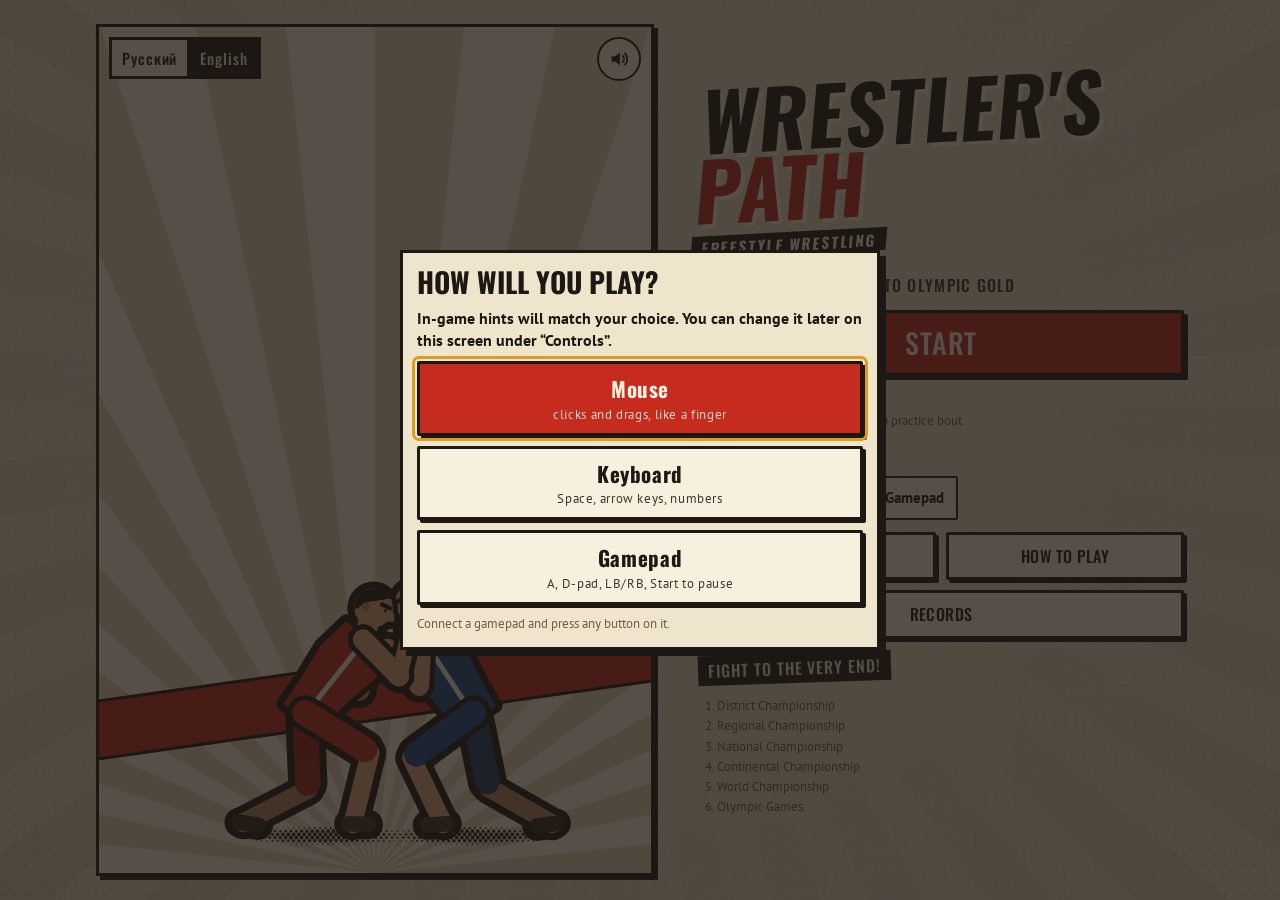
==== commit b69e8623: "Wrestler's Path 1.0.6: language names on the switch Co-Authored-By: Claude Opus 5.5 <noreply@anthrop" ====
--- a/index.html
+++ b/index.html
@@ -4,7 +4,7 @@
     <meta charset="UTF-8" />
     <meta name="viewport" content="width=device-width, initial-scale=1, maximum-scale=1, viewport-fit=cover" />
     <title>Путь борца</title>
-    <script type="module" crossorigin src="./assets/index-VCaCIxNk.js"></script>
+    <script type="module" crossorigin src="./assets/index-4GcMVUmK.js"></script>
     <link rel="stylesheet" crossorigin href="./assets/index-z3PVmbaZ.css">
   </head>
   <body>
